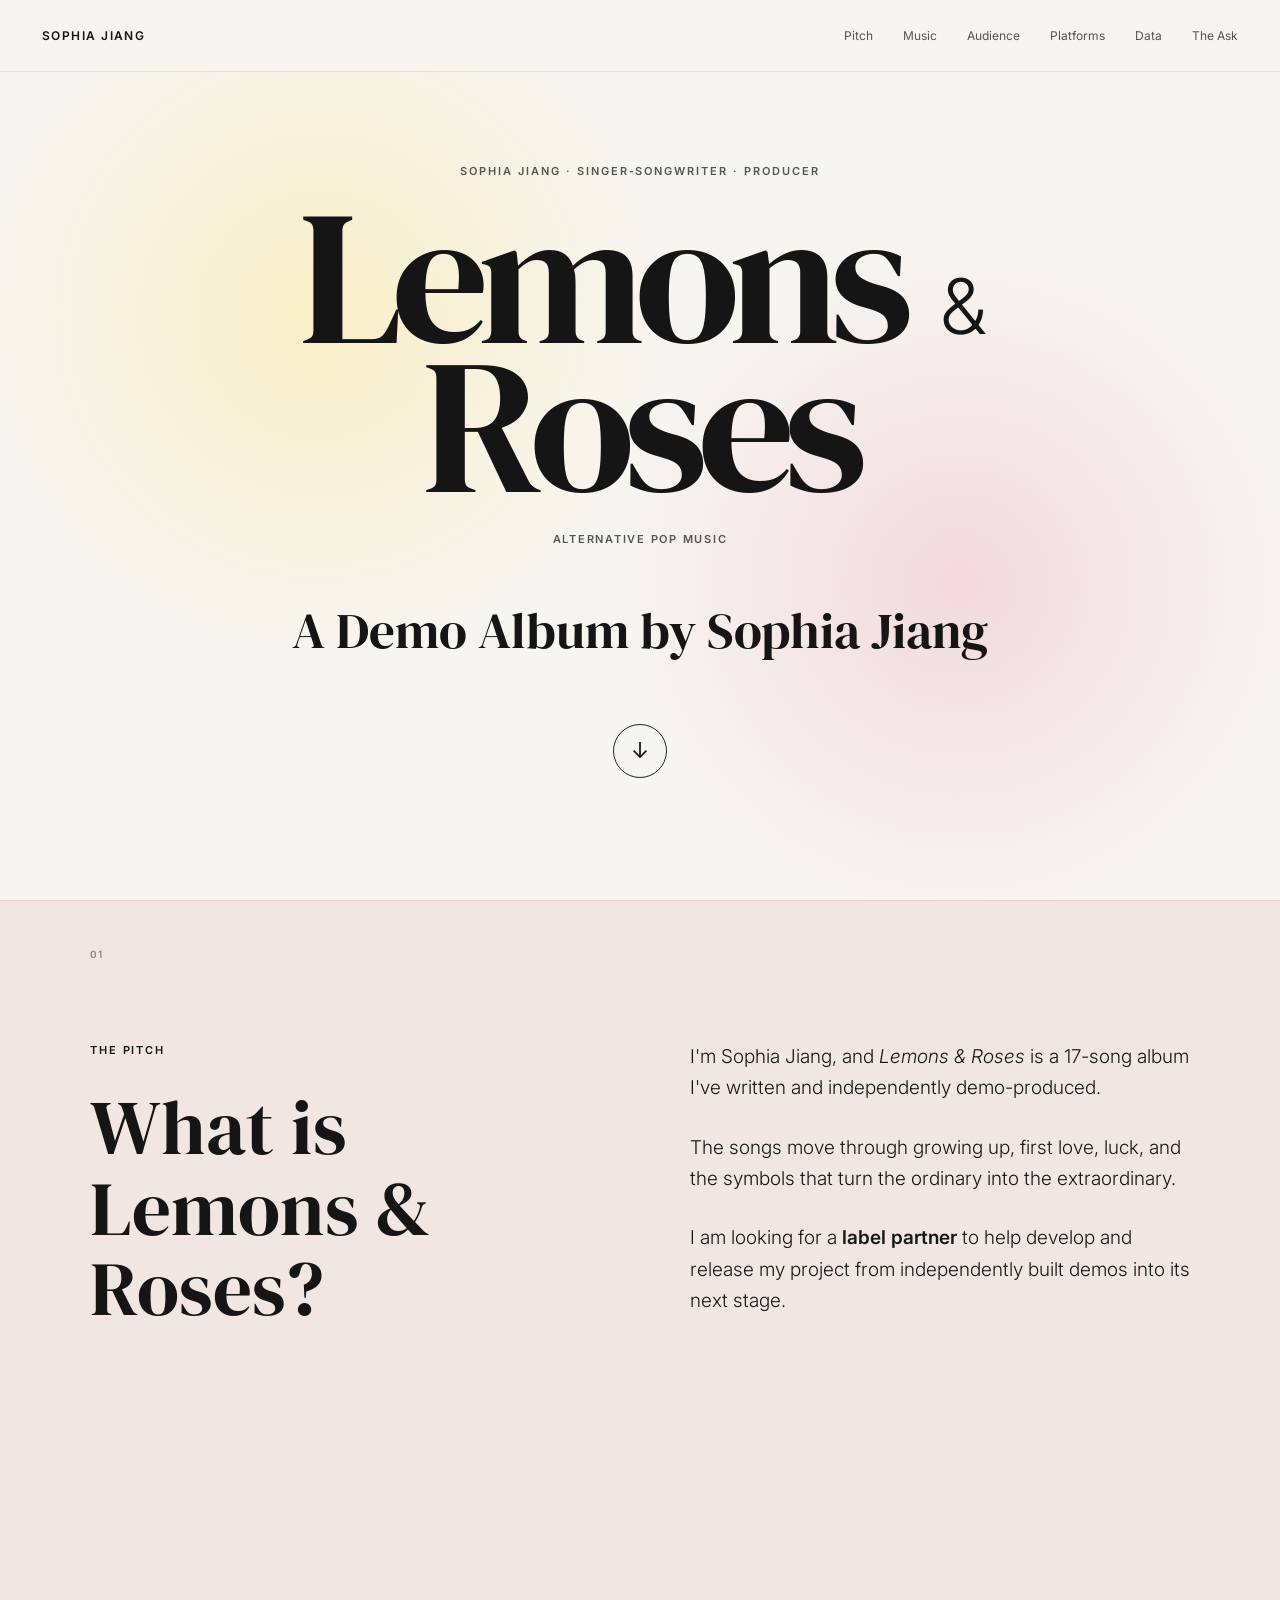
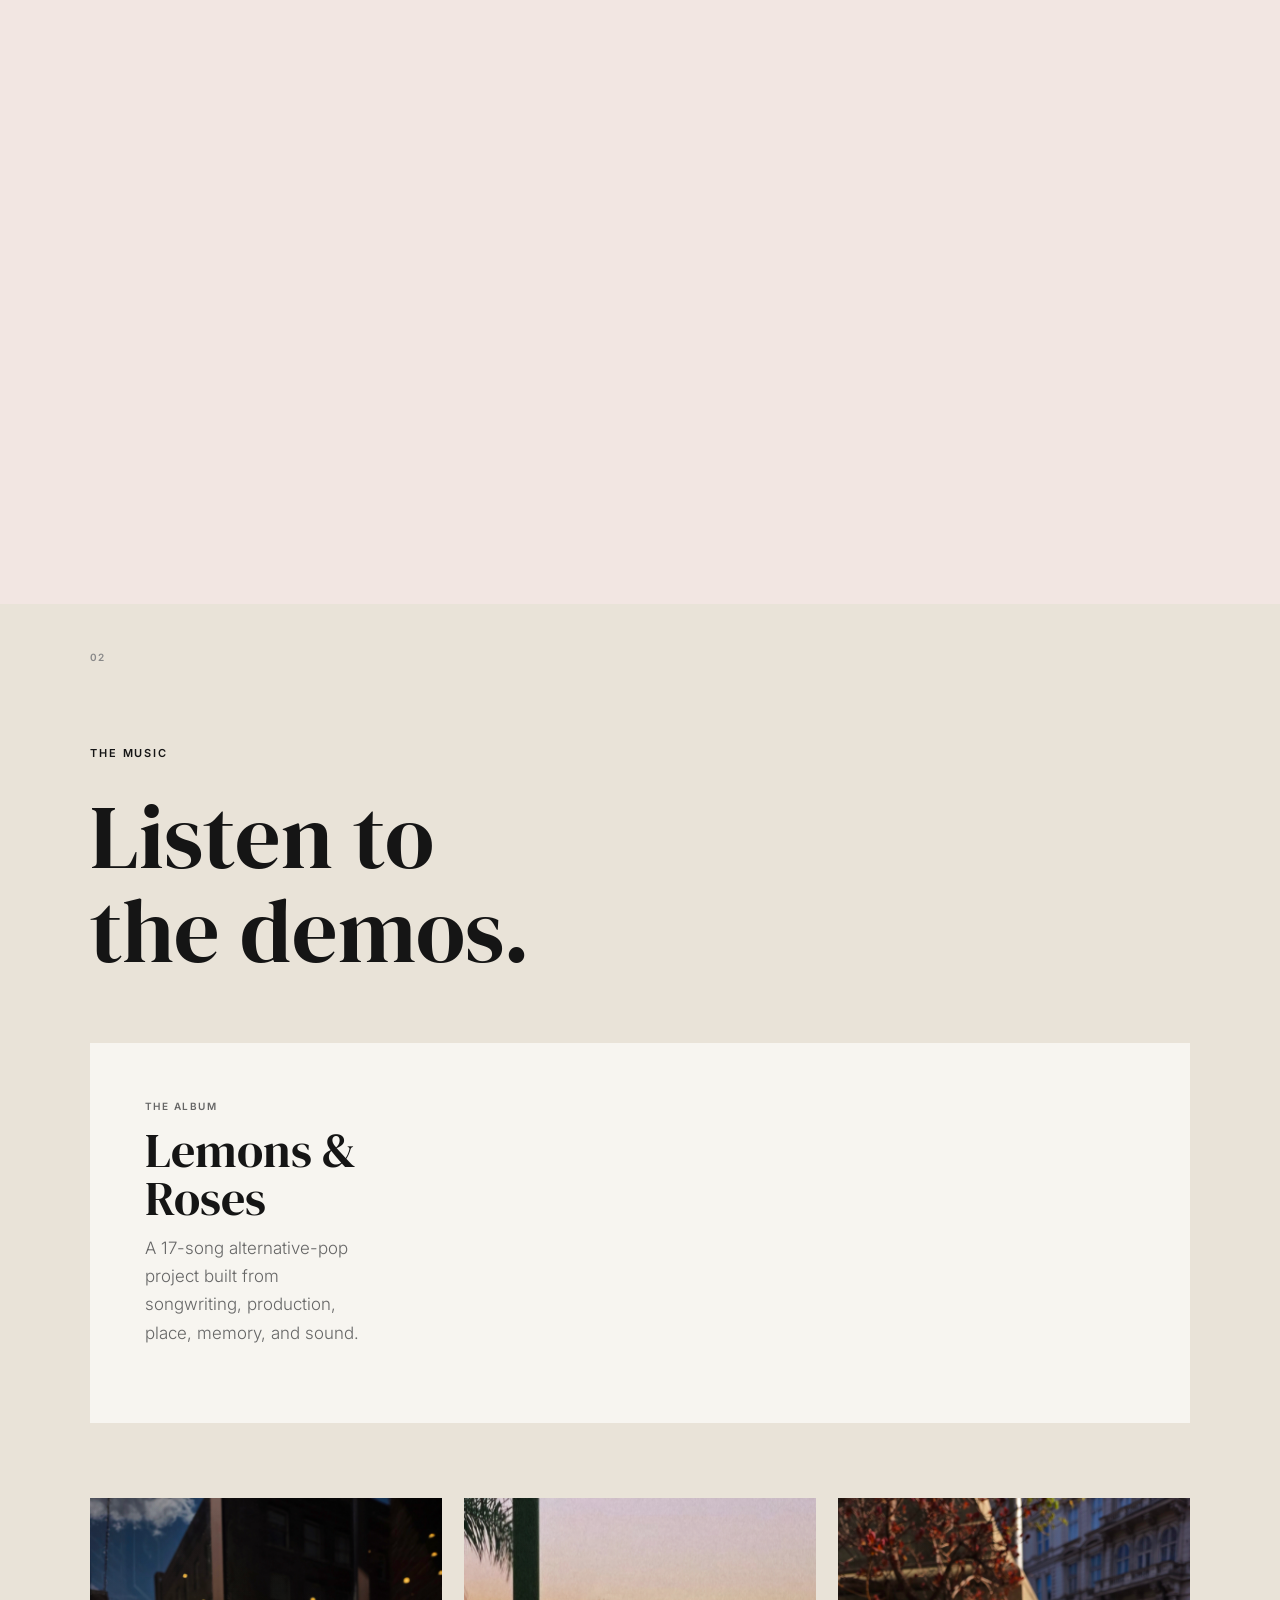
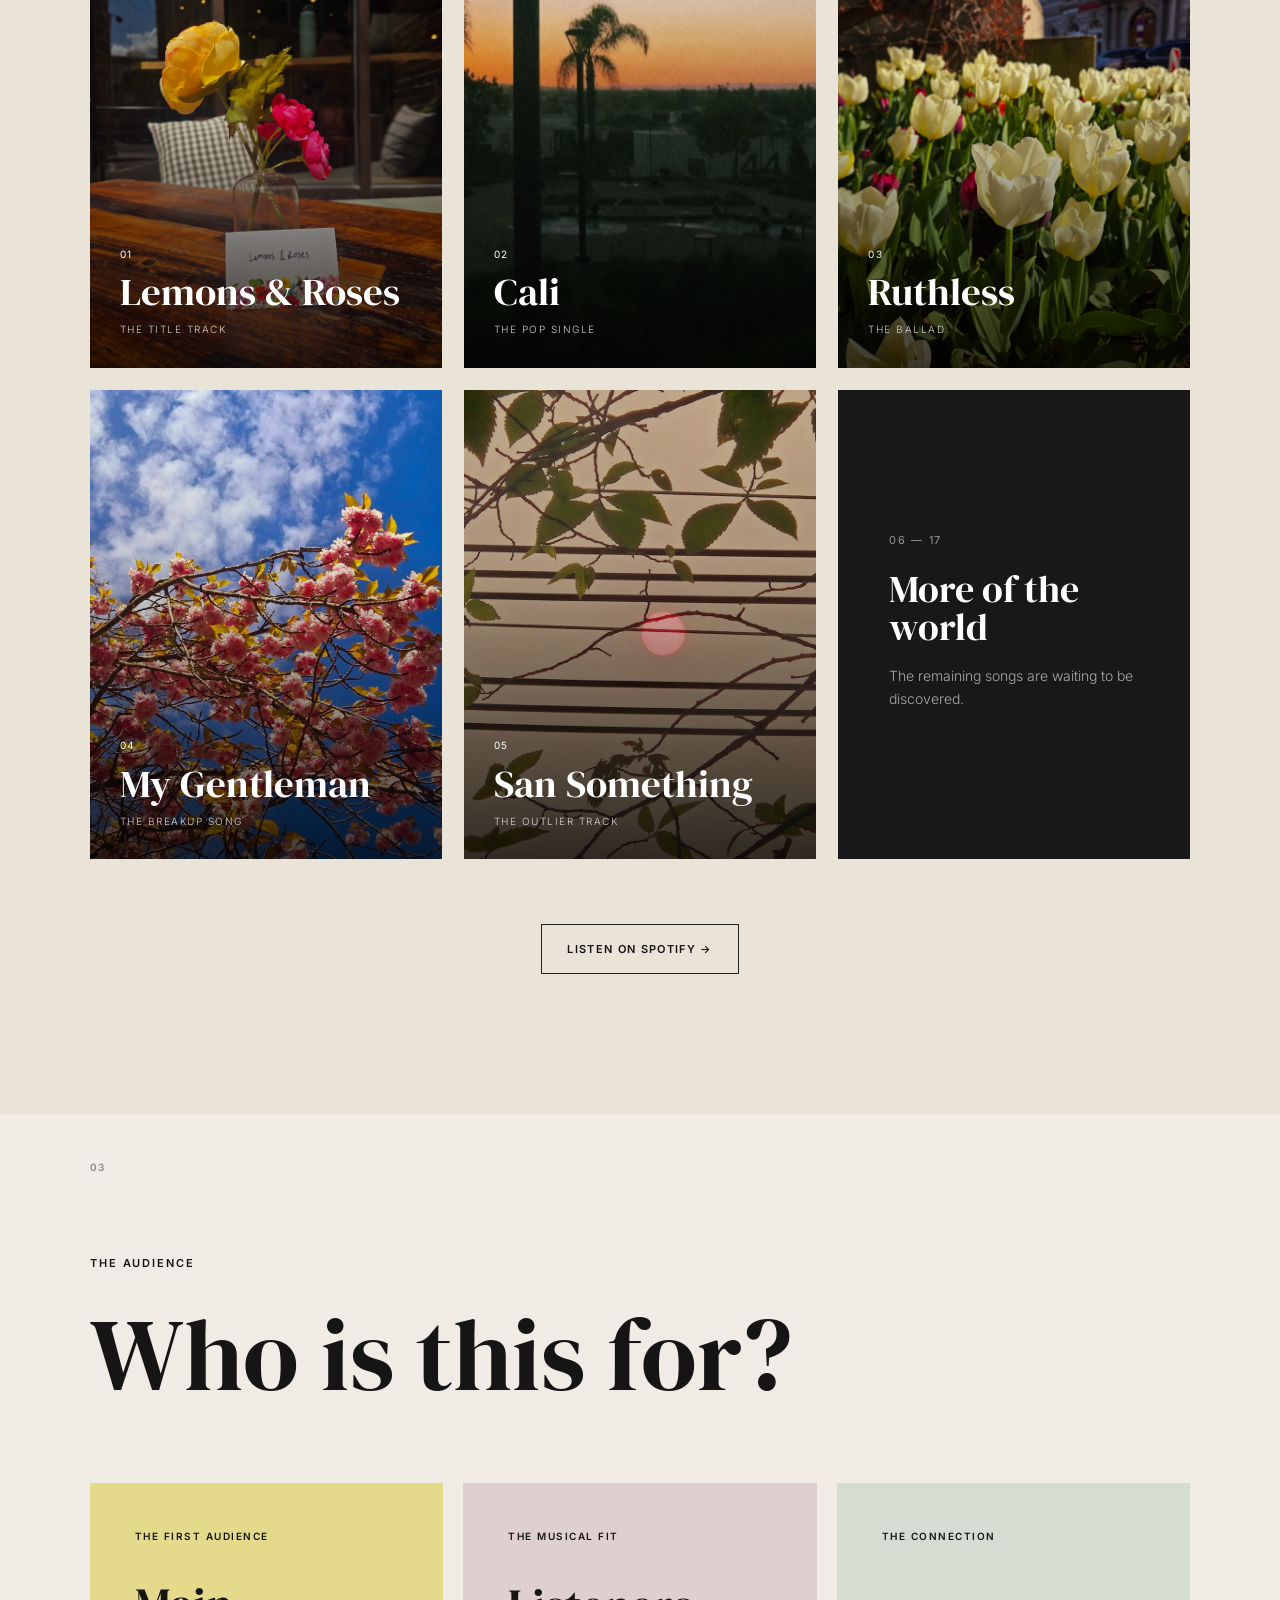
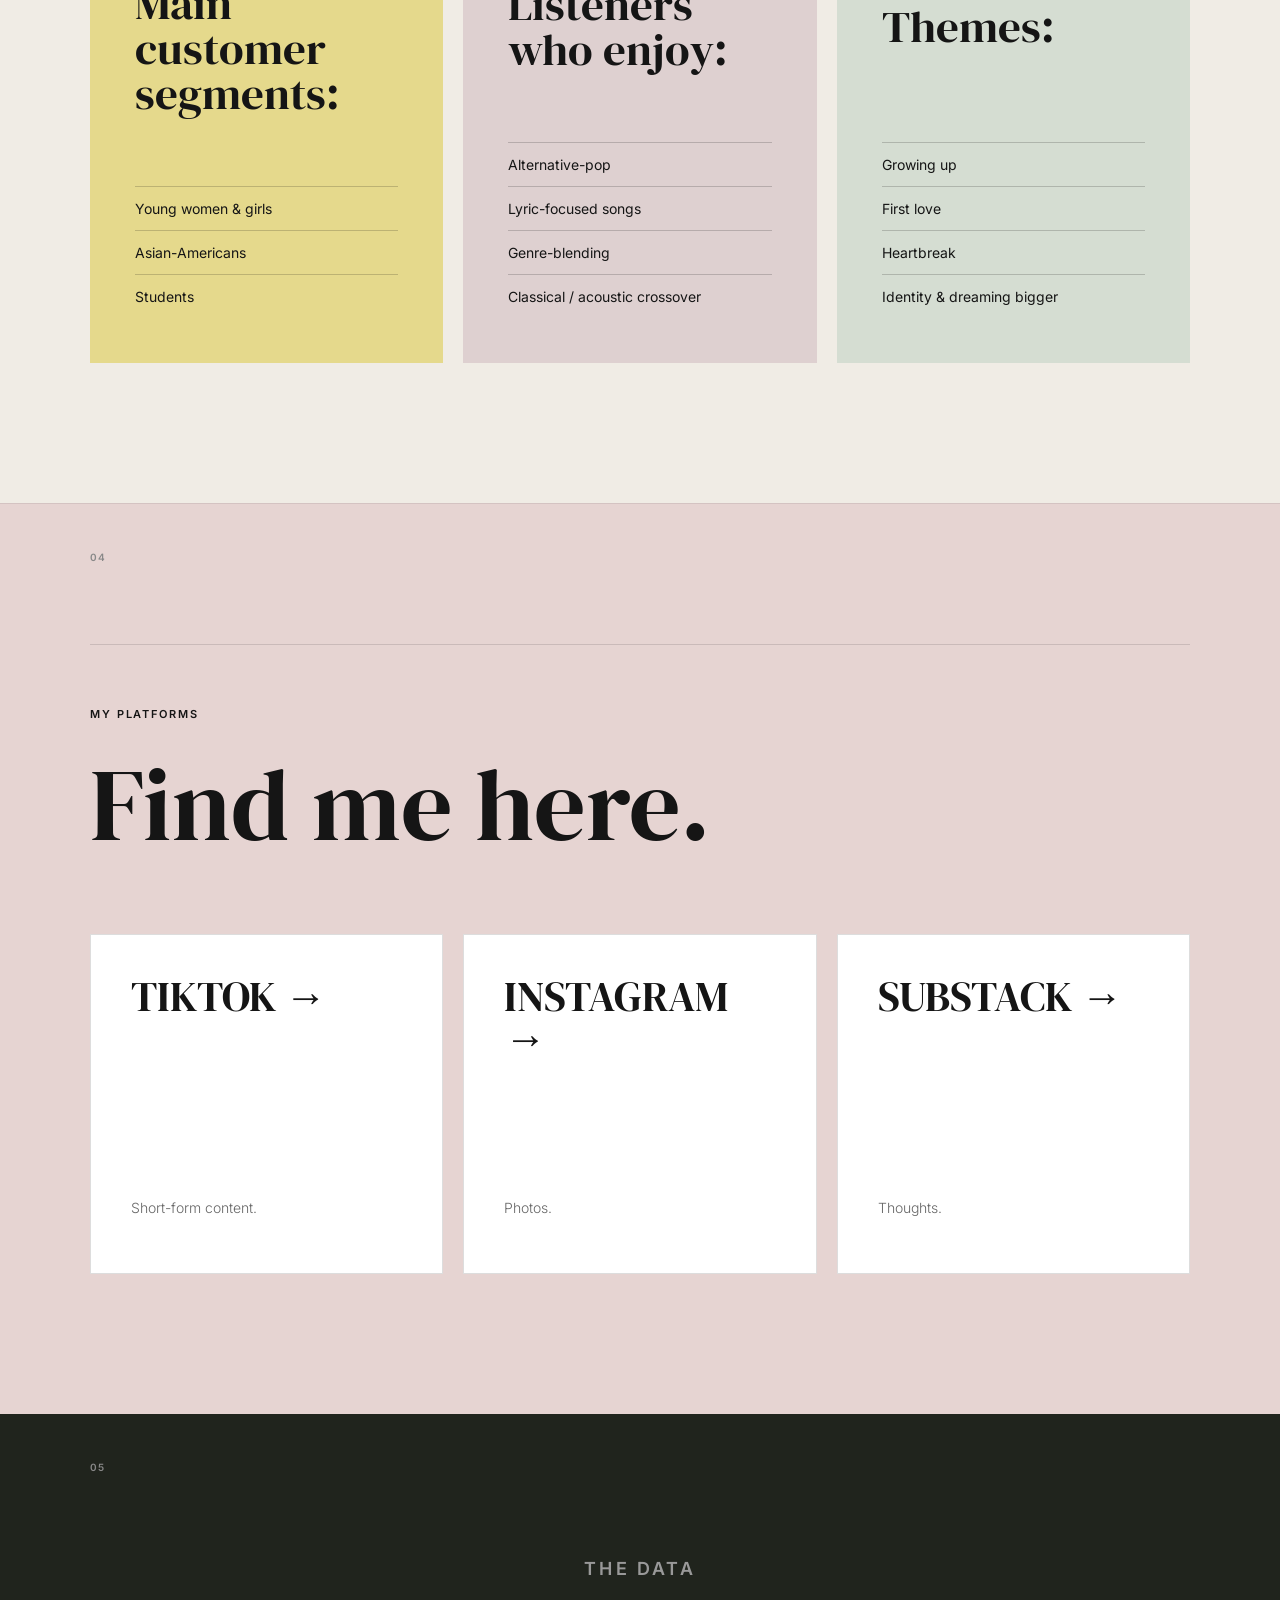
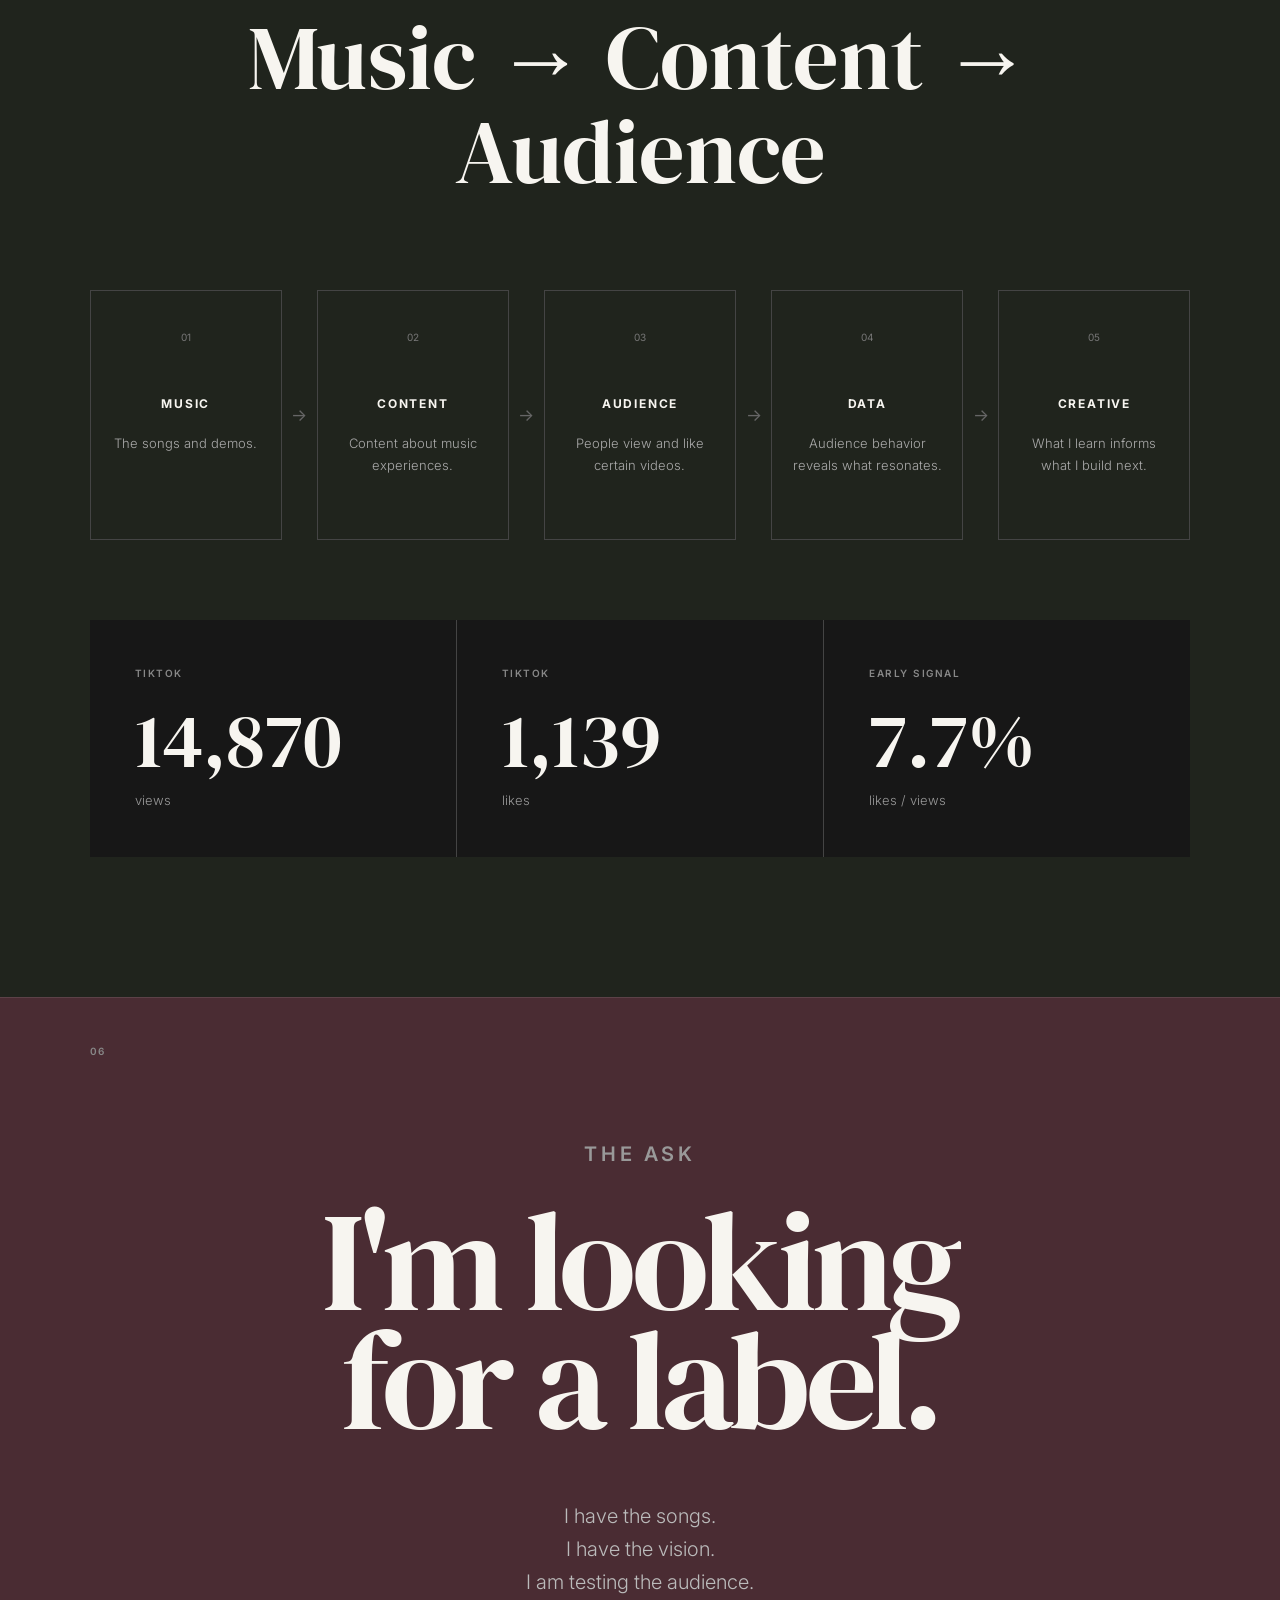
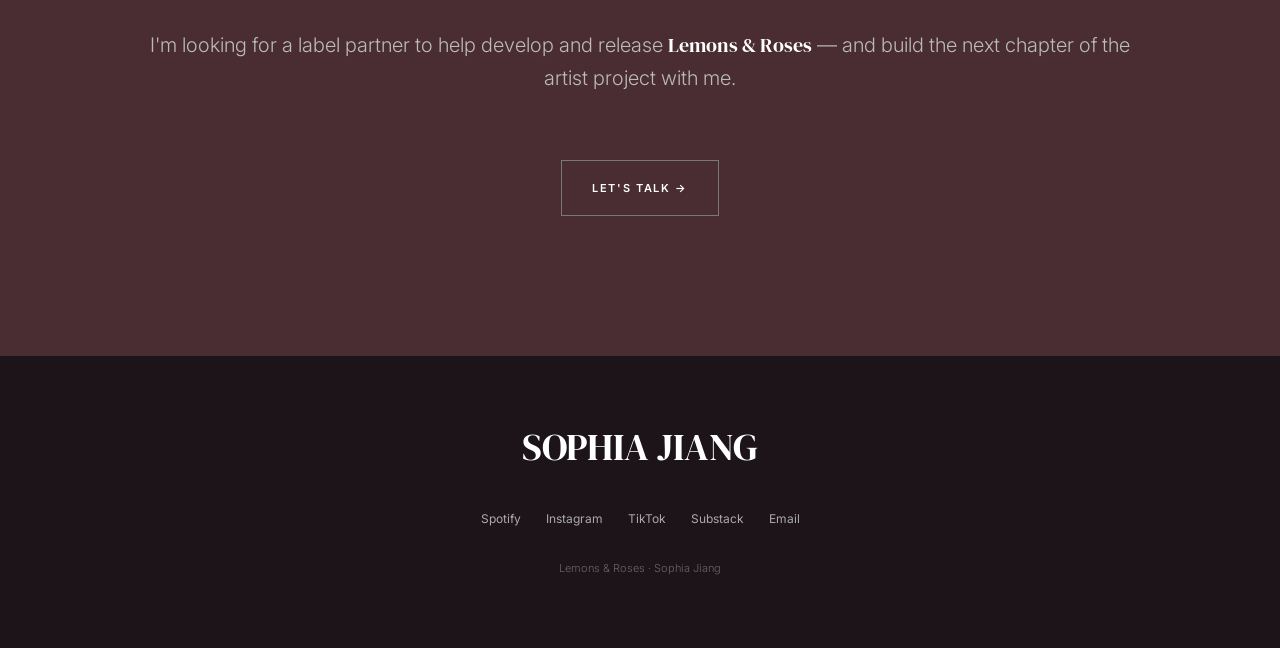
==== index.html @ eaee8425 "Update index.html" ====
<!DOCTYPE html> 
<html lang="en">

<head>

    <!-- Google tag (gtag.js) -->
    <script async src="https://www.googletagmanager.com/gtag/js?id=G-Z31W2Q1KDQ"></script>
    <script>
        window.dataLayer = window.dataLayer || [];
        function gtag(){dataLayer.push(arguments);}
        gtag('js', new Date());

        gtag('config', 'G-Z31W2Q1KDQ');
    </script>

    <meta charset="UTF-8">
    <meta name="viewport" content="width=device-width, initial-scale=1.0">

    <title>Sophia Jiang — Lemons & Roses</title>

    <meta name="description"
        content="Sophia Jiang is a singer-songwriter, producer, and musician building Lemons & Roses — a world of sound, story, and pop mythology.">

    <link rel="preconnect" href="https://fonts.googleapis.com">
    <link rel="preconnect" href="https://fonts.gstatic.com" crossorigin>

    <link href="https://fonts.googleapis.com/css2?family=DM+Serif+Display:ital@0;1&family=Inter:wght@300;400;500;600&display=swap"
        rel="stylesheet">

    <link rel="stylesheet" href="style.css">

</head>

<body>

<!-- =========================================================
     NAVIGATION
========================================================= -->

<nav class="nav">

    <a href="#top" class="nav-logo">
        SOPHIA JIANG
    </a>

    <div class="nav-links">

    <a href="#pitch">Pitch</a>
    <a href="#music">Music</a>
    <a href="#audience">Audience</a>
    <a href="#platforms">Platforms</a>
    <a href="#data">Data</a>
    <a href="#ask">The Ask</a>

    </div>

</nav>


<main id="top">


<!-- =========================================================
     HERO
========================================================= -->

<header class="hero" id="top">
    <div class="hero-content">

        <p class="eyebrow">
            SOPHIA JIANG · SINGER-SONGWRITER · PRODUCER
        </p>

        <h1>
            Lemons
            <span>&</span>
            Roses
        </h1>

        <p class="hero-genre">
            ALTERNATIVE POP MUSIC
        </p>

        <p class="hero-question">
            A Demo Album by Sophia Jiang
        </p>

        <a href="#pitch" class="hero-arrow" aria-label="Scroll to pitch">
            ↓
        </a>

    </div>
</header>


<!-- =========================================================
     PITCH
========================================================= -->

<section class="pitch section-light" id="pitch">

    <div class="section-number">01</div>

    <div class="pitch-grid">

        <div class="pitch-heading">

            <p class="eyebrow">THE PITCH</p>

            <h2>
                What is Lemons & Roses?
            </h2>

        </div>

        <div class="pitch-copy">

            <p>
                I'm Sophia Jiang, and <em>Lemons &amp; Roses</em> is a 17-song album I've
                written and independently demo-produced.
            </p>

            <p>
                The songs move through growing up, first love,
                luck, and the symbols that turn
                the ordinary into the extraordinary.
            </p>

            <p>
                I am looking for a <strong>label partner</strong>
                to help develop and release my project from independently
                built demos into its next stage.
            </p>

        </div>

    </div>

    <div class="video-container">

        <iframe
            src="https://www.youtube.com/embed/r6ajTL0fd9g"
            title="Lemons & Roses — Artist Pitch | Sophia Jiang"
            allowfullscreen>
        </iframe>

    </div>

</section>
<!-- =========================================================
     MUSIC
========================================================= -->

<section class="music-section" id="music">

    <div class="section-number">02</div>

<div class="section-header">
    <div>
        <p class="eyebrow">THE MUSIC</p>
        <h2>
            Listen to<br>
            the demos.
        </h2>
    </div>

</div>


    <!-- Spotify -->

    <div class="spotify-feature">

        <div class="spotify-heading">
    <p class="small-label">THE ALBUM</p>

    <h3>
        Lemons &amp;<br>
        Roses
    </h3>

    <p>
        A 17-song alternative-pop project built from
        songwriting, production, place, memory, and sound.
    </p>
</div>
        <iframe
            src="https://open.spotify.com/embed/artist/32SN13aFvNxRNreC6t4wWb"
            height="380"
            frameborder="0"
            allow="autoplay; clipboard-write; encrypted-media; fullscreen; picture-in-picture">
        </iframe>

    </div>


    <!-- Song Cards -->

<div class="song-gallery">

    <button class="song-card" type="button" data-song="lemons-and-roses">

        <img
            src="images/lemons-and-roses-cover-photo.jpg"
            alt="Lemons & Roses">

        <div class="song-card-info">

            <span>01</span>

            <h3>Lemons & Roses</h3>

            <p>THE TITLE TRACK</p>

        </div>

    </button>


    <button class="song-card" type="button" data-song="cali">

        <img
            src="images/cali-cover.jpg"
            alt="Cali">

        <div class="song-card-info">

            <span>02</span>

            <h3>Cali</h3>

            <p>THE POP SINGLE</p>

        </div>

    </button>


    <button class="song-card" type="button" data-song="ruthless">

        <img
            src="images/ruthless-cover.jpg"
            alt="Ruthless">

        <div class="song-card-info">

            <span>03</span>

            <h3>Ruthless</h3>

            <p>THE BALLAD</p>

        </div>

    </button>


    <button class="song-card" type="button" data-song="my-gentleman">

        <img
            src="images/my-gentleman-cover.jpg"
            alt="My Gentleman">

        <div class="song-card-info">

            <span>04</span>

            <h3>My Gentleman</h3>

            <p>THE BREAKUP SONG</p>

        </div>

    </button>


    <button class="song-card" type="button" data-song="san-something">

        <img
            src="images/san-something-cover.jpg"
            alt="San Something">

        <div class="song-card-info">

            <span>05</span>

            <h3>San Something</h3>

            <p>THE OUTLIER TRACK</p>

        </div>

    </button>


        <div class="song-card coming-soon-card">

            <div>

                <span>06 — 17</span>

                <h3>More of the world</h3>

                <p>
                    The remaining songs are waiting
                    to be discovered.
                </p>

            </div>

        </div>

    </div>


    <div class="center-button">

        <a
            href="https://open.spotify.com/artist/32SN13aFvNxRNreC6t4wWb"
            target="_blank"
            class="outline-button">

            LISTEN ON SPOTIFY →

        </a>

    </div>

</section>

<!-- =========================================================
     AUDIENCE
========================================================= -->

<section class="audience-section" id="audience">

    <div class="section-number">03</div>

    <div class="audience-header">

        <p class="eyebrow">THE AUDIENCE</p>

        <h2>
            Who is this for?
        </h2>

    </div>


    <div class="audience-grid">


        <div class="audience-block core">

            <span class="small-label">THE FIRST AUDIENCE</span>

            <h3>
                Main customer segments:
            </h3>

            <ul>
                <li>Young women &amp; girls</li>
                <li>Asian-Americans</li>
                <li>Students</li>
            </ul>

        </div>


        <div class="audience-block music">

            <span class="small-label">THE MUSICAL FIT</span>

            <h3>
                Listeners who enjoy:
            </h3>

            <ul>
                <li>Alternative-pop</li>
                <li>Lyric-focused songs</li>
                <li>Genre-blending</li>
                <li>Classical / acoustic crossover</li>
            </ul>

        </div>


        <div class="audience-block emotional">

            <span class="small-label">THE CONNECTION</span>

            <h3>
                Themes:
            </h3>

            <ul>
                <li>Growing up</li>
                <li>First love</li>
                <li>Heartbreak</li>
                <li>Identity &amp; dreaming bigger</li>
            </ul>

        </div>


    </section>


<!-- =========================================================
     PLATFORMS
========================================================= -->

<section class="social-section" id="platforms">

    <div class="section-number">04</div>

    <div class="social-header">

        <p class="eyebrow">MY PLATFORMS</p>

        <h2>Find me here.</h2>

    </div>


    <div class="social-grid">


        <a
            href="https://www.tiktok.com/@santasophia107"
            target="_blank"
            class="social-card">

            <h3>
                TIKTOK →
            </h3>

            <p>
               Short-form content.
            </p>

        </a>


        <a
            href="https://www.instagram.com/sophiajiang007/"
            target="_blank"
            class="social-card">

            <h3>
                INSTAGRAM →
            </h3>

            <p>
                Photos.
            </p>

        </a>


        <a
            href="https://substack.com/@sophiajiang7"
            target="_blank"
            class="social-card">

            <h3>
                SUBSTACK →
            </h3>

            <p>
                Thoughts.
            </p>

        </a>


    </div>

</section>


<!-- =========================================================
     GROWTH ENGINE
========================================================= -->

<section class="engine-section" id="data">

    <div class="section-number">05</div>

    <div class="engine-header">

        <p class="eyebrow">THE DATA</p>

        <h2>
            Music → Content → Audience
        </h2>

    </div>


    <div class="engine-flow">

        <div class="engine-step">
            <span>01</span>
            <h3>MUSIC</h3>
            <p>
                The songs and demos.
            </p>
        </div>

        <div class="engine-arrow">→</div>

        <div class="engine-step">
            <span>02</span>
            <h3>CONTENT</h3>
            <p>
                Content about music experiences.
            </p>
        </div>

        <div class="engine-arrow">→</div>

        <div class="engine-step">
            <span>03</span>
            <h3>AUDIENCE</h3>
            <p>
                People view and like certain videos.
            </p>
        </div>

        <div class="engine-arrow">→</div>

        <div class="engine-step">
            <span>04</span>
            <h3>DATA</h3>
            <p>
                Audience behavior reveals what resonates.
            </p>
        </div>

        <div class="engine-arrow">→</div>

        <div class="engine-step">
            <span>05</span>
            <h3>CREATIVE</h3>
            <p>
                What I learn informs what I build next.
            </p>
        </div>

    </div>


    <div class="traction-grid">

        <div class="traction-card">
            <span>TIKTOK</span>
            <strong>14,870</strong>
            <p>views</p>
        </div>

        <div class="traction-card">
            <span>TIKTOK</span>
            <strong>1,139</strong>
            <p>likes</p>
        </div>

        <div class="traction-card">
            <span>EARLY SIGNAL</span>
            <strong>7.7%</strong>
            <p>likes / views</p>
        </div>

    </div>

</section>


<!-- =========================================================
     PARTNERSHIP CTA
========================================================= -->

<section class="partner-section" id="ask">
    <div class="section-number">06</div>

    <div class="partner-content">

        <p class="eyebrow">
            THE ASK
        </p>

        <h2>
            I'm looking<br>
            for a label.
        </h2>

        <p>
            I have the songs.
            <br>
            I have the vision.
            <br>
            I am testing the audience.
        </p>

        <p>
            I'm looking for a label partner to help
            develop and release <em>Lemons &amp; Roses</em> —
            and build the next chapter of the artist project with me.
        </p>

        <a
            href="mailto:sophiajiangmusic@gmail.com?subject=Lemons%20%26%20Roses%20%E2%80%94%20Let's%20Talk"
            class="partner-button">

            LET'S TALK →

        </a>

    </div>

</section>

<!-- =========================================================
     FOOTER
========================================================= -->

<footer>

    <div class="footer-name">
        SOPHIA JIANG
    </div>

    <div class="footer-links">

        <a
            href="https://open.spotify.com/artist/32SN13aFvNxRNreC6t4wWb"
            target="_blank">
            Spotify
        </a>

        <a
            href="https://www.instagram.com/sophiajiang007/"
            target="_blank">
            Instagram
        </a>

        <a
            href="https://www.tiktok.com/@santasophia107"
            target="_blank">
            TikTok
        </a>

        <a
            href="https://substack.com/@sophiajiang7"
            target="_blank">
            Substack
        </a>

        <a
            href="mailto:sophiajiangmusic@gmail.com">
            Email
        </a>

    </div>

    <p class="footer-copy">
        Lemons & Roses · Sophia Jiang
    </p>

</footer>
<!-- Song Profile Modal -->

<div id="song-modal" class="song-modal" aria-hidden="true">

    <div class="song-modal-backdrop"></div>

    <div
        class="song-modal-panel"
        role="dialog"
        aria-modal="true"
        aria-labelledby="song-modal-title"
    >

        <button
            class="song-modal-close"
            type="button"
            aria-label="Close song profile"
        >
            ×
        </button>


        <div class="song-modal-inner">

            <!-- Header -->

            <div class="song-modal-header">

    <button
        class="song-modal-back"
        type="button"
    >
        ← BACK TO ALBUM
    </button>

    <button
        class="song-modal-home"
        type="button"
    >
        LEMONS &amp; ROSES
    </button>

</div>


            <!-- Song Title -->

            <div class="song-modal-title-section">

                <h1
                    id="song-modal-title"
                    class="song-modal-title"
                ></h1>

            </div>


            <!-- Hero -->

            <section class="song-modal-hero">

                <div>

                    <img
                        class="song-modal-cover"
                        src=""
                        alt=""
                    >

                </div>


                <div class="song-modal-meta">

                    <div class="song-modal-meta-item">

                        <span>GENRE</span>

                        <p class="song-modal-genre"></p>

                    </div>


                    <div class="song-modal-meta-item">

                        <span>WRITTEN</span>

                        <p class="song-modal-written"></p>

                    </div>


                    <div class="song-modal-meta-item">

                        <span>VIBE</span>

                        <p class="song-modal-vibe"></p>

                    </div>

                </div>

            </section>


            <!-- Listen -->

            <section class="song-modal-section">

                <div class="song-modal-section-heading">

                    <span>01</span>

                    <h3>Listen</h3>

                </div>


                <div class="song-modal-spotify">

                    <iframe
                        src="about:blank"
                        title="Spotify player"
                        allow="autoplay; clipboard-write; encrypted-media; fullscreen; picture-in-picture"
                        loading="lazy"
                    ></iframe>

                </div>

            </section>


            <!-- Lyrics -->

            <section class="song-modal-section">

                <div class="song-modal-section-heading">

                    <span>02</span>

                    <h3>Lyrics</h3>

                </div>


                <div class="song-modal-lyrics"></div>

            </section>


            <!-- Song Profile -->

            <section class="song-modal-section">

                <div class="song-modal-section-heading">

                    <span>03</span>

                    <h3>The Profile</h3>

                </div>


                <div class="song-modal-profile-grid">

                    <div class="song-modal-facts">

                        <div class="song-fact">

                            <span>WRITTEN</span>

                            <p class="song-fact-written"></p>

                        </div>


                        <div class="song-fact">

                            <span>GENRE</span>

                            <p class="song-fact-genre"></p>

                        </div>


                        <div class="song-fact">

                            <span>VIBE</span>

                            <p class="song-fact-vibe"></p>

                        </div>


                        <div class="song-fact">

                            <span>FAVORITE LINE</span>

                            <p class="song-fact-line"></p>

                        </div>

                    </div>


                    <div class="song-modal-daw">

                        <img
                            src=""
                            alt=""
                        >

                    </div>

                </div>

            </section>


            <!-- Making Of -->

            <section class="song-modal-section">

                <div class="song-modal-section-heading">

                    <span>04</span>

                    <h3>The Making Of</h3>

                </div>


                <div class="song-modal-story"></div>

            </section>


            <!-- End -->

            <div class="song-modal-next">
    <span class="song-modal-next-label">DIVE INTO THE NEXT</span>
    <button class="song-modal-next-button" type="button">
        <span class="song-modal-next-title"></span>
        <span class="song-modal-next-arrow">→</span>
    </button>
    <span class="song-modal-next-track"></span>
</div>

<div class="song-modal-end">
    <span>END OF SONG PROFILE</span>
    <span>×</span>
</div>

        </div>

    </div>

</div>


<script>

    const songs = {

    "ruthless": {

    track: "03 / 17",
    next: "my-gentleman",

    title: "Ruthless",

    cover: "images/ruthless-cover.jpg",

    genre: "Ballad",

    written: "March 16, 2025",

    vibe: "String quartet",

    favoriteLine: "It's abusive // Hidden under every smile // Is a world resigned // To a burning desire",

    daw: "images/ruthless-daw.png",

    spotify: "https://open.spotify.com/embed/track/0VJgO23IfwAiyLm0pyLmu4?utm_source=generator",

    lyrics: `I'll be your belle
If you'll be my beau
So whatever you invented
I'll let you invent it

Is that you?
Sitting under lemon trees
At 17
Heaven ain't
Heavenly
When it hasn't got you

Are you truly
Living in a real life scene
Or a still life dream
Intentionally
Like you wanted me too

You'll be my Jack
And I'll be your Rose 
And whatever your darkness is
I’ll let your darkest in

Is that you?
Who's
Sitting on the floor with the news 
In the corner of the room
At quarter of 2
Seeing all of me through 

It's elusive
Thought I saw a shadow of you
In the morning I knew of a
Criminal truth
And the horror of youth

Is it useless?
No philosopher of our
Generation or beyond
Could ever lay bare all their thoughts 

Is it useless?
No library of life
Nor all of them combined
Could ever compare to that mind

This love is ruthless
This love is ruthless

Oh whatever you call it
I'll let you call it

And whatever you wanted
I'll let you want it

Is that you?
Sitting in the back of my mind
In the middle of the night
Taking over my life
Beginning from the inside

It’s abusive
Hidden under every smile
Is a world resigned
To a burning desire
I'm reading every sign

Your love is ruthless
Your love is ruthless`,

    background: [

        `I was inspired to write this song when I was walking around my hometown mall. I remember seeing these rose and lemon patterns on the side of a JC Penney and immediately thinking about how the two symbols kept appearing together in my life. I also thought about Beauty and the Beast, and the idea of love being beautiful and dangerous at the same time. The line “Is that you? Sitting under lemon trees at 17 // Heaven ain’t heavenly // If it hasn’t got you” came to me first. I sat down at the piano and started building the song around it.`,

        `The song became an exploration of the different stages of falling for someone. I deliberately avoided repeating lines except for “Is that you?”, “Is it useless?”, and “This love is ruthless.” I wanted each section to feel like another layer of understanding. The bridge came to me around 4 AM while I was sitting at a basement keyboard. I remember going outside afterward and running around and sitting on park swings. By the time I came back, I had finished the lyrics.`,

        `I recorded most of the demo in a school practice room, using the room itself and the sounds around me as part of the process. Later in Vienna, I re-recorded the vocals and background vocals. My friend William played cello on the track, which helped bring the string-quartet feeling I was looking for. Once everything was recorded, I mixed the demo and sent it to Sunny to master.`
    ]

},    

    "my-gentleman": {

    track: "04 / 17",
    next: "san-something",

    title: "My Gentleman",

    cover: "images/my-gentleman-cover.jpg",

    genre: "Indie-Pop",

    written: "May 24, 2025",

    vibe: "Sad after a breakup",

    favoriteLine: "My Gentleman wouldn't look down on me // My Gentleman, he'd think I'm something that's worth it",

    daw: "images/my-gentleman-daw.jpg",

    spotify: "https://open.spotify.com/embed/track/0Iezv7ejyN9fE101MIJ5yF?utm_source=generator",

    lyrics: `You couldn't seem to find a minute
And you never seemed to like my vision
But I couldn't ever find
Any reason why
You didn't 

But my gentleman wouldn’t do that to me
My gentleman, he'd never think about leaving
And he wouldn't change like the seasons
Every week

And yeah my gentleman, he'd be dreaming of me
My gentleman, he’d always give me a reason
And he'd always give me his weekends
Wouldn't he?

Then you couldn't seem to mind your business
But what if you really took the time to listen
But I know that
You would never try
And I'd be living life
In wishes

But my gentleman wouldn’t do that to me
My gentleman, he'd never hurt me on purpose
And he wouldn't think I deserve it
What he means

And no my gentleman wouldn't look down on me
My gentleman, he’d think I'm something that's worth it
And he'd wanna dive through the surface 
Of the sea

So there you are 
A “gentleman” of great renown
Who uses all his power
Just to bring me down
And they all think you're right
But I don't know how
You could say that out loud
But you're saying it now

So there you are again 
Are you sorry yet?
Your words are worth a million don't you ever forget
And if you weren’t against me
Then I know you’d regret
What you did in the end
But you did it again

My gentleman wouldn't do that to me
My gentleman, he'd never break his own
promise
And he wouldn't make all those comments
You said it then

And no my gentleman wouldn't let go of me
My gentleman, he'll say I'm all that he wanted
And he'll say it like he was honest
Of a man

But I know you’d never do that
You wouldn't
You wouldn't
Like a man
No you couldn't
Be 
My everything
Like he’ll be to me
You couldn't be`,

    background: [

        `I wrote this song at a point when my self-esteem was pretty low. I wanted to write about heartbreak, but I also wanted the song to hold onto the idea that I deserved something better. I sat down at the piano after class and essentially spilled my feelings into the song.`,

        `Producing it later was surprisingly difficult because I kept finding the song embarrassing and cringey. Eventually, I forced myself to make the demo anyway. I used a drum loop and worked in practice rooms, improvising a microphone stand and experimenting with vocals and harmonies. I went through a lot of presets trying to find the right sound. I wanted a warm tone from the horn and flute sounds, while mallets, guitar, synth piano, and synth choir strings gave it a more orchestral feeling. I differentiated the background vocals in the choruses and used whisper-speaking toward the end. I also made my own reverb and delay presets and experimented with auto-pan, tremolo, and vibrato.`,

        `While I was waiting outside Musikverein in Vienna, I recorded the clock at St. Charles's Church. I ended up using it as the intro to the song. The footsteps represent running out of time, and I chopped the clock recording into percussion for the bridge. I reversed the recording for the outro, letting the song fade back into the sound it began with.`
    ]

},

    "san-something": {

    track: "05 / 17",
    next: "lemons-and-roses",

    title: "San Something",

    cover: "images/san-something-cover.jpg",

    genre: "Pop-Rock",

    written: "April 29, 2025",

    vibe: "Hot summer's day",

    favoriteLine: "Santa Sophia will never ever go back",

    daw: "images/san-something-daw.png",

    spotify: "https://open.spotify.com/embed/track/3r0jsVM2d4FUV5H6syMmr8?utm_source=generator",

    lyrics: `Say what you say babe 
The saints of the old days
Knew what they were doing when they saw your face

Say what you say babe
You've got it made in shade of the angel city where I pray

And I can't breathe
When he's in front of me
And I can't sleep
When he's lying next to me

He's telling me the history of the
History of San Something
I wasn't really listening
‘Cause I could hear the band thumping
Inside of the heart in me (yuh)

He's telling me the history
Oh
He's telling me the history

He's telling me the history of the 
History of San Something
The history of San Something

Say what you say babe 
The paintings of the old ways
Telling you the reason
Why I go insane 

But you could be a suitor if you wanna see me cuter and you got me going crazy when you
Say my name

And I can't see
When he's nodding to the beat (oh oh)
And I can't be (telling him about this)
When he's talking in his sleep

He's telling me the history of the
History of San Something
I wasn't really listening
‘Cause I could hear the band thumping
Inside of the heart in me (yuh)

He's telling me the history
Oh
He's telling me the history

He's telling me the history of the 
History of San Something
The history of San Something

Le encantó
You're the boy I like
Santa whatever could never ever do it like mine

Le dio risa
All the time
Santa whatever could never ever move it like mine

Stay put
Baby I’m sat
Santa whatever could never ever ever do it like that

Facts 
A fast 107 on the dash
Santa Sophia will never ever go back

He's telling me the history
Ohhhh
He's telling me the history 

He's telling me the history of the
History of San Something
I wasn't really listening
‘Cause I could hear the band thumping
Inside of the heart in me

He's telling me the history
Oh
He's telling me the history

He's telling me the history of the 
History of San Something
The history of San Something
His history of San Something
He's telling me
The history of San Something`,

    background: [

        `The idea for this song came from noticing how many cities in California, Texas, Spain, and elsewhere begin with “San.” San and Santa mean Saint in Spanish, so I started imagining all of these San and Santa cities as characters in a ridiculous party reality-TV drama. The mood is basically talking to someone attractive while not actually listening to anything they're saying because your mind is running at 107 miles per hour. At one point, someone was literally explaining the history of San [city] to me while I was imagining this song. I wrote “he's telling me the history of the history of San Something,” followed by “I wasn't really listening” and “band thumping inside of the heart in me.” Then I went to the practice rooms to work out the chords.`,

        `A few weeks later, the verses and bridge came to me while I was zoning out during orchestra rehearsal. I started using whatever words were around me for rhymes, including sheet music and socks. I also wanted a little Spanish influence, which is where “Le encantó” and “Le dio risa” came from. Those phrases were actually inspired by the message reactions on my Samsung phone. I eventually got scolded for not paying attention, wrote during the break, and raced to the piano to figure out the melody.`,

        `For the production, I was exhausted and honestly a little lazy, so I made much of it from bed with my MIDI keyboard. I picked sounds, experimented with an arpeggiator on the synth, and found dirty guitar-like sounds that fit the attitude of the song. I wanted a Latin influence in the rhythm, so I used congas and panned them into different patterns. The whole thing sits around 107 BPM, matching the energy of the song and the “107 on the dash” line.`
    ]

},

    "lemons-and-roses": {
    track: "01 / 17",
    next: "cali",

    title: "Lemons & Roses",

    cover: "images/lemons-and-roses-cover-photo.jpg",

    genre: "Ambient",

    written: "April 1, 2025",

    vibe: "Poem in the margins of your diary",

    favoriteLine: "But clementine lotuses don't exist // And you know I couldn’t find it // Anything else to rhyme with // Lemons and roses",

    daw: "images/lemons-and-roses-daw.png",

    spotify: "https://open.spotify.com/embed/track/6sJ6VtCAN7jbwqlxRq06W2?utm_source=generator",

    lyrics: `Lemon is my favorite flavor
Roses are my favorite flower
You could do me a favor
On this day, at this very hour

You should know our love is made of lemons and roses
I would hope your touch is like a clementine lotus
But clementine lotuses don't exist
And you know I couldn’t find it
Anything else to rhyme with
Lemons and roses

(“Lemon tree, very pretty
And the lemon flower is sweet
But the fruit of the poor lemon
Is impossible to eat”)

Seven is my favorite number
Yellow is my favorite color
Falling into my slumber
You are my favorite cover

You should know our love is made of lemons and roses
I believe in honesty and four leaf clovers
But I'd trade yellow for green and you see that
Seven is so unlucky
But you know you can trust me
On the lemons and roses`,

    background: [
        `I first came up with the symbolism of lemons and roses in my hometown JC Penney, where I started drafting Ruthless. But I didn’t consider having it be the name of the album or having it be the title track until later when I was sitting in my dorm’s common room, thinking, what should the name of the whole thing be? I kept trying to come up with unique names that might encompass what I was going for when suddenly I thought, “hey, why not just name it Lemons & Roses?” It was so obvious that it was hidden in plain sight. Then, I took out my phone and started to write a poem, just saying the first thing that came to my mind: “lemon is my favorite flavor, roses are my favorite flower. You could do me a favor on this day at this very hour.” It had such a ring to it and I kept repeating it like a mantra.`,
        
        `Later, I went to the piano and I was on a zoom session but my camera was off and I was doing my own thing, when I came up with this piano loop. I recorded it and sang over it with the poem I wrote and everything started to fall into place. I started to get really clever with the wording and wanted to think outside the box with it, kind of like how a child is a little bit sneaky but otherwise innocent. I was taking a class in the Spring called Sonic Arts, where my professor, Bethany, taught everyone how to listen carefully to audio. The assignment was to make a track only out of audio that we recorded, so I picked this one. I included a bird sound, pennies from my coin jar, my fork on the cup for a bright percussive sound, a line from “Lemon Tree” by Peter, Paul, and Mary (one of my favorite groups), and more. I was really just going for a pretty sound in the time constraint that I had.` 

    ]

},
        
    "cali": {

        track: "02 / 17",
        next: "ruthless",

        title: "Cali",

        cover: "images/cali-cover.jpg",

        genre: "Pop",

        written: "February 14, 2025",

        vibe: "Driving down the highway at sunset",

        favoriteLine: "I'll take your California name",

        daw: "images/cali-daw.png",

        spotify: "https://open.spotify.com/embed/track/14m9VfKQh3mEElySDSW53L?utm_source=generator",

        lyrics: `Hey
What’s your name?
I wanna know you for the rest of my days

Wait
Won't you stay?
I wanna go where you were born and were raised

I love my West Coast boy from the bay
I love my West Coast boy from LA
I wanna trace the edge of Cali with his California name

And if you love me baby won't you say
That you'll fly me out to Soho in a day
I wanna swim in the pacific and drown in your golden gaze

I want you to take me to Cali Cali babe
Won't you take me out to Cali Cali babe
Oh you're my Cali Cali babe
I'll take your California name

Oh Hey
I wanna play your game
‘Cause it's so cinematic
Hollywood camera face

Oh Hey
Dream away boy

Oh baby
Don't blame me
I know it sounds crazy
With the way I'm behaving
But I wanna just say

I love my West Coast boy from the bay
I love my West Coast boy from LA
I wanna trace the edge of Cali with his California name

And if you want me baby won't you say
That we’ll hit it up in Tahoe in a day
I wanna warm the city and ride on the ocean wave

I want you to take me to Cali Cali babe
Won't you take me out to Cali Cali babe
Oh you're my Cali Cali babe
I'll take your California name

Drown in the hazy wild
The roses were red
The violets were blue
And it seemed like a vision of you

Down bad in that dark room
You had me high
High as the moon
And it seemed you always knew

I love my West Coast boy from the bay
I love my West Coast boy from LA
I wanna trace the edge of Cali with his California name

And I hope you know it anyway
That I'd follow you to SoCal any day
Won't you take me dancing out in your Golden State

I want you to take me to Cali Cali babe
Won't you take me out to Cali Cali babe
Oh you're my Cali Cali babe
I want your California name

Take me to Cali babe
Oh take me to Cali babe
'Cause you're my Cali babe
It's your California name`,

        background: [

            `I wrote this on a snowy night after an online Gospel Choir rehearsal. My microphone was muted, so I was able to come up with melodies while everyone else was singing. It was very cold and I was feeling a bit blue so naturally, I was thinking about when I would feel the joy of warmer weather again. I wrote a fun hook earlier in class that day and connected the words and melody during the rehearsal. Then, I ran to the piano that night and started writing the chorus. Then came the bridge, and finally, the verses. I wanted the song to begin as if I was meeting someone for the first time, and “hey, what’s your name?” was the first thing that came to mind. The next morning, I tweaked some lines and the song was done. I was looking for a typical catchy pop vibe with a hint of nostalgia, like something you could play on the radio while cruising down the highway during a summer sunset. That’s why I went for a normal pop structure with lots of repetition. But of course, making sure to have some lyrical and mood nuances between the verses and the prechoruses.`,

            `A year later, when I had all the words written for the other songs, I started to produce demos in Ableton. I had practice with software through my classes but it was trial by fire when it came to making my own project. I made everything in my dorm room with a mini MIDI keyboard, a condenser mic, a small Scarlet interface, and mixing headphones—all equipment that I borrowed from my school. I spent a night clicking through all the presets and highlighting sounds that I thought were most fit for what I was looking for. Once I did that, I pretty much started with the first thing I knew how to do, which was play the chords in MIDI, then record my vocals. Then the basic drum pattern came to me when I played it all back, and I recorded it in. I wanted it to have a sense of movement as if the beat was running from side to side, so I panned it left to right with the automation. For my next sound, I chose a pluck guitar and changed the stiffness setting to add texture. Next, and probably my favorite part, was adding background vocals. I wanted them to be a lower under-hum that would lift up the lead vocal. Finally, my mixing professor, Sunny, who also kindly masters my demos for me, suggested I add another element, like a bass-line. This didn’t come intuitively to me and I was crunched for time so I explored another bright guitar and used EQ to cut out certain frequencies and bring out others in order to get some radiant sounds. This was also a good way to differentiate the sounds of the same guitar preset between different sections of the song. Once everything was recorded, I mixed it, which basically meant I had it on loop and kept adjusting the gain to even out the levels, as well as adding effects.`,

            `P.S. shout out to Leilani, the sweetest girl in the world, for taking this pic and letting me use it! Love you Lei.`

        ]

    }

};

const modal = document.getElementById("song-modal");
const modalPanel = modal.querySelector(".song-modal-panel");
const closeButton = modal.querySelector(".song-modal-close");
const backButton = modal.querySelector(".song-modal-back");
const homeButton = modal.querySelector(".song-modal-home");
const nextButton = modal.querySelector(".song-modal-next-button");
    
let previousScrollY = 0;
let previousFocus = null;


function openSong(songId, trigger) {

    const song = songs[songId];

    if (!song) {
        console.warn(`No song data found for "${songId}"`);
        return;
    }

    previousScrollY = window.scrollY;
    previousFocus = trigger;


    // Header
    modal.querySelector(".song-modal-title").textContent = song.title;

    const nextSong = songs[song.next];

if (nextSong) {
    modal.querySelector(".song-modal-next-title").textContent = nextSong.title;
    modal.querySelector(".song-modal-next-track").textContent = nextSong.track;
    nextButton.style.display = "flex";
} else {
    nextButton.style.display = "none";
}

    // Cover
    const cover = modal.querySelector(".song-modal-cover");

    cover.src = song.cover;
    cover.alt = `${song.title} cover art`;


    // Metadata
    modal.querySelector(".song-modal-genre").textContent = song.genre;

    modal.querySelector(".song-modal-written").textContent = song.written;

    modal.querySelector(".song-modal-vibe").textContent = song.vibe;


    // Spotify
    modal.querySelector(".song-modal-spotify iframe").src = song.spotify;


    // Lyrics
    modal.querySelector(".song-modal-lyrics").textContent = song.lyrics;


    // Profile facts
    modal.querySelector(".song-fact-written").textContent = song.written;

    modal.querySelector(".song-fact-genre").textContent = song.genre;

    modal.querySelector(".song-fact-vibe").textContent = song.vibe;

    modal.querySelector(".song-fact-line").textContent =
        `"${song.favoriteLine}"`;


    // DAW image
    const daw = modal.querySelector(".song-modal-daw img");

    daw.src = song.daw;
    daw.alt = `${song.title} Ableton session`;


    // Background story
    const story = modal.querySelector(".song-modal-story");

    story.innerHTML = "";

    song.background.forEach(paragraph => {

        const p = document.createElement("p");

        p.textContent = paragraph;

        story.appendChild(p);

    });


    // Start modal at the top
    modalPanel.scrollTop = 0;


    // Open
    modal.classList.add("is-open");

    modal.setAttribute("aria-hidden", "false");

    document.body.classList.add("song-modal-open");


    // Put keyboard focus on close button
    closeButton.focus();

}


function closeSong() {

    modal.classList.remove("is-open");

    modal.setAttribute("aria-hidden", "true");

    document.body.classList.remove("song-modal-open");


    // Stop Spotify when closing
    modal.querySelector(".song-modal-spotify iframe").src = "about:blank";


    // Return to exactly where we were
    window.scrollTo(0, previousScrollY);


    // Return focus to the song card
    if (previousFocus) {
        previousFocus.focus();
    }

}


// Open song when card is clicked
document.querySelectorAll(".song-card[data-song]").forEach(card => {

    card.addEventListener("click", () => {

        openSong(card.dataset.song, card);

    });

});


// Close button
closeButton.addEventListener("click", closeSong);

backButton.addEventListener("click", closeSong);
homeButton.addEventListener("click", closeSong);
nextButton.addEventListener("click", () => {
    const currentSong = Object.keys(songs).find(
        songId => songs[songId].title === modal.querySelector(".song-modal-title").textContent
    );

    const nextSongId = songs[currentSong]?.next;

    if (nextSongId) {
        openSong(nextSongId, nextButton);
    }
});

// Click outside the content
modal.querySelector(".song-modal-backdrop")
    .addEventListener("click", closeSong);


// Escape key
document.addEventListener("keydown", event => {

    if (
        event.key === "Escape" &&
        modal.classList.contains("is-open")
    ) {

        closeSong();

    }

});
</script>


</body>
</html>
---- style.css ----
/* =========================================================
   LEMONS & ROSES
   Sophia Jiang
========================================================= */


/* =========================================================
   RESET
========================================================= */

* {
    box-sizing: border-box;
}

html {
    scroll-behavior: smooth;
}

body {
    margin: 0;
    padding: 0;

    background: #f7f5f0;
    color: #151515;

    font-family: "Inter", sans-serif;

    font-size: 17px;
    line-height: 1.65;

    overflow-x: hidden;
}

a {
    color: inherit;
}

img {
    max-width: 100%;
    display: block;
}


/* =========================================================
   TYPOGRAPHY
========================================================= */

h1,
h2,
h3,
p {
    margin-top: 0;
}

h1,
h2 {
    font-family: "DM Serif Display", serif;
    font-weight: 400;
}

h1 {
    margin-bottom: 0;
}

h2 {
    line-height: 1.05;
}

p {
    font-weight: 300;
}

.eyebrow {
    font-size: 11px;
    font-weight: 600;
    letter-spacing: .18em;
    text-transform: uppercase;

    margin-bottom: 28px;
}

.small-label {
    display: block;

    font-size: 10px;
    font-weight: 600;
    letter-spacing: .15em;
    text-transform: uppercase;

    margin-bottom: 12px;
}


/* =========================================================
   NAVIGATION
========================================================= */

.nav {

    position: fixed;

    top: 0;
    left: 0;
    right: 0;

    z-index: 1000;

    height: 72px;

    padding: 0 42px;

    display: flex;

    justify-content: space-between;
    align-items: center;

    background: rgba(247,245,240,.92);

    backdrop-filter: blur(14px);

    border-bottom: 1px solid rgba(0,0,0,.08);
}

.nav-logo {

    font-size: 12px;

    font-weight: 600;

    letter-spacing: .12em;

    text-decoration: none;
}

.nav-links {

    display: flex;

    gap: 30px;
}

.nav-links a {

    font-size: 12px;

    text-decoration: none;

    color: #555;

    transition: color .2s ease;
}

.nav-links a:hover {

    color: #000;
}


/* =========================================================
   HERO
========================================================= */

.hero {

    min-height: 100vh;

    display: flex;

    justify-content: center;
    align-items: center;

    text-align: center;

    padding: 120px 30px 80px;

    background:

        radial-gradient(
            circle at 25% 35%,
            rgba(255,222,91,.28),
            transparent 30%
        ),

        radial-gradient(
            circle at 75% 65%,
            rgba(225,93,130,.18),
            transparent 30%
        ),

        #f7f5f0;
}

.hero-content {

    max-width: 1000px;

    animation: heroFade 1.2s ease both;
}

.hero .eyebrow {

    color: #555;

    margin-bottom: 20px;
}

.hero h1 {

    font-size: clamp(90px, 15vw, 220px);

    letter-spacing: -.055em;

    line-height: .78;

    margin-bottom: 70px;
}

.hero h1 span {

    font-family: "Inter", sans-serif;

    font-size: .4em;

    font-weight: 300;

    display: inline-block;

    transform: translateY(-.12em);

    margin: 0 .08em;
}

.hero-question {

    font-family: "DM Serif Display", serif;

    font-size: clamp(28px, 4vw, 52px);

    line-height: 1.08;

    margin-bottom: 65px;
}
.hero-genre {
    margin: -40px auto 55px;

    font-size: 11px;
    font-weight: 600;
    letter-spacing: .16em;

    color: #555;
}
.hero-arrow {

    display: inline-flex;

    width: 54px;
    height: 54px;

    align-items: center;
    justify-content: center;

    border: 1px solid #222;

    border-radius: 50%;

    text-decoration: none;

    font-size: 22px;

    transition:
        transform .25s ease,
        background .25s ease,
        color .25s ease;
}

.hero-arrow:hover {

    transform: translateY(5px);

    background: #111;

    color: white;
}


/* =========================================================
   SECTIONS
========================================================= */

section {

    position: relative;

    padding: 140px 7vw;
}

section[id],
.social-header[id] {

    scroll-margin-top: 90px;
}

.section-number {

    position: absolute;

    top: 45px;
    left: 7vw;

    font-size: 10px;

    font-weight: 600;

    letter-spacing: .15em;

    color: #888;
}


/* =========================================================
   MISSION
========================================================= */

.section-dark {

    background: #181818;

    color: #f7f5f0;
}

.mission {

    min-height: 90vh;

    display: flex;

    align-items: center;
}

.mission-content {

    max-width: 1050px;

    margin: auto;
}

.mission .eyebrow {

    color: #aaa;
}

.mission h2 {

    font-size: clamp(48px, 7vw, 105px);

    letter-spacing: -.03em;

    max-width: 1100px;

    margin-bottom: 65px;
}

.signature {

    font-family: "DM Serif Display", serif;

    font-size: 24px;

    line-height: 1.3;

    color: #ccc;
}

.signature strong {

    color: #fff;

    font-weight: 400;
}


/* =========================================================
   PITCH
========================================================= */

.pitch {

    background: #f2e6e2;
    border-top: 1px solid rgba(0,0,0,.08);
}

.pitch-grid {

    max-width: 1200px;

    margin: 0 auto 100px;

    display: grid;

    grid-template-columns: 1fr 1fr;

    gap: 100px;
}

.pitch-heading h2 {

    font-size: clamp(55px, 6vw, 90px);

    margin-bottom: 0;
}

.pitch-copy {

    max-width: 620px;
}

.pitch-copy p {

    font-size: 19px;

    margin-bottom: 28px;
}

.pitch-copy strong {

    font-weight: 600;
}


/* =========================================================
   VIDEO
========================================================= */

.video-container {

    max-width: 1200px;

    margin: 0 auto;
}

.video-placeholder {

    aspect-ratio: 16 / 9;

    background: #e5e0d7;

    display: flex;

    flex-direction: column;

    align-items: center;

    justify-content: center;

    text-align: center;

    border: 1px solid rgba(0,0,0,.08);
}

.play-circle {

    width: 82px;
    height: 82px;

    border-radius: 50%;

    display: flex;

    align-items: center;
    justify-content: center;

    background: #111;

    color: white;

    padding-left: 4px;

    margin-bottom: 25px;

    font-size: 20px;
}

.video-placeholder p {

    font-size: 12px;

    letter-spacing: .15em;

    font-weight: 600;

    margin-bottom: 8px;
}

.video-placeholder span {

    font-size: 13px;

    color: #777;
}


/* =========================================================
   MUSIC
========================================================= */

.music-section {

    background: #e9e3d8;
}

.section-header {

    max-width: 1200px;

    margin: 0 auto 65px;

    display: flex;

    justify-content: space-between;

    align-items: end;

    gap: 40px;
}

.section-header h2 {

    font-size: clamp(60px, 7vw, 105px);

    margin-bottom: 0;
}

.section-intro {

    max-width: 260px;

    font-size: 16px;

    color: #555;
}


/* =========================================================
   SPOTIFY
========================================================= */

.spotify-feature {

    max-width: 1200px;

    margin: 0 auto 75px;

    display: grid;

    grid-template-columns: .6fr 1.4fr;

    background: #f7f5f0;
}

.spotify-heading {

    padding: 55px;
}

.spotify-heading h3 {

    font-family: "DM Serif Display", serif;

    font-size: 48px;

    font-weight: 400;

    line-height: 1;

    margin-bottom: 12px;
}

.spotify-heading p {

    color: #666;
}

.spotify-feature iframe {

    display: block;

    width: 100%;

    min-height: 380px;

    border-radius: 0;
}


/* =========================================================
   SONG GALLERY
========================================================= */

.song-gallery {

    max-width: 1200px;

    margin: 0 auto;

    display: grid;

    grid-template-columns: repeat(3, 1fr);

    gap: 22px;
}

.song-card {

    position: relative;

    min-height: 420px;

    overflow: hidden;

    text-decoration: none;

    background: #111;
}

.song-card img {

    width: 100%;
    height: 100%;

    min-height: 420px;

    object-fit: cover;

    transition: transform .7s ease;
}

.song-card:hover img {

    transform: scale(1.06);
}

.song-card-info {

    position: absolute;

    inset: 0;

    display: flex;

    flex-direction: column;

    justify-content: flex-end;

    padding: 30px;

    color: white;

    background:
        linear-gradient(
            to top,
            rgba(0,0,0,.75),
            rgba(0,0,0,.08) 65%,
            transparent
        );
}

.song-card-info span {

    font-size: 10px;

    letter-spacing: .15em;

    margin-bottom: 10px;
}

.song-card-info h3 {

    font-family: "DM Serif Display", serif;

    font-size: 39px;

    font-weight: 400;

    line-height: 1;

    margin-bottom: 10px;
}

.song-card-info p {

    font-size: 10px;

    letter-spacing: .15em;

    margin: 0;

    color: rgba(255,255,255,.8);
}


/* =========================================================
   COMING SOON
========================================================= */

.coming-soon-card {

    min-height: 420px;

    padding: 40px;

    display: flex;

    align-items: center;

    justify-content: center;

    text-align: center;

    background: #181818;

    color: white;
}

.coming-soon-card div {

    max-width: 250px;
}

.coming-soon-card span {

    font-size: 11px;

    letter-spacing: .15em;

    color: #999;
}

.coming-soon-card h3 {

    font-family: "DM Serif Display", serif;

    font-size: 38px;

    font-weight: 400;

    line-height: 1;

    margin: 18px 0;
}

.coming-soon-card p {

    color: #aaa;

    font-size: 14px;
}

.center-button {

    text-align: center;

    margin-top: 65px;
}

.outline-button {

    display: inline-block;

    padding: 15px 25px;

    border: 1px solid #222;

    text-decoration: none;

    font-size: 11px;

    font-weight: 600;

    letter-spacing: .12em;

    transition:
        background .2s ease,
        color .2s ease;
}

.outline-button:hover {

    background: #111;

    color: white;
}


/* =========================================================
   WORLD
========================================================= */

.world-section {

    background: #f7f5f0;
}

.world-intro {

    max-width: 1000px;

    margin: 0 auto 100px;

    text-align: center;
}

.world-intro h2 {

    font-size: clamp(65px, 8vw, 125px);

    margin-bottom: 25px;
}

.world-intro > p:last-child {

    font-family: "DM Serif Display", serif;

    font-size: 28px;

    color: #666;
}

.symbols {

    max-width: 1200px;

    margin: auto;

    display: grid;

    grid-template-columns: repeat(3, 1fr);

    gap: 1px;

    background: #ccc;

    border: 1px solid #ccc;
}

.symbol {

    background: #f7f5f0;

    padding: 55px 40px;

    min-height: 300px;
}

.symbol-icon {

    font-size: 55px;

    margin-bottom: 25px;
}

.symbol h3 {

    font-size: 12px;

    letter-spacing: .15em;

    font-weight: 600;

    margin-bottom: 15px;
}

.symbol p {

    font-size: 15px;

    color: #666;

    max-width: 280px;
}

.world-statement {

    max-width: 850px;

    margin: 120px auto 0;

    text-align: center;
}

.world-statement p {

    font-family: "DM Serif Display", serif;

    font-size: clamp(32px, 4vw, 55px);

    line-height: 1.15;
}


/* =========================================================
   ARTIST
========================================================= */

.artist-section {

    background: #ddd4c6;
}

.artist-grid {

    max-width: 1200px;

    margin: auto;

    display: grid;

    grid-template-columns: 1fr 1fr;

    gap: 100px;

    margin-bottom: 100px;
}

.artist-title h2 {

    font-size: clamp(70px, 8vw, 125px);

    margin-bottom: 20px;
}

.artist-subtitle {

    font-size: 13px;

    letter-spacing: .08em;

    text-transform: uppercase;
}

.artist-copy {

    max-width: 550px;

    padding-top: 60px;
}

.artist-copy p {

    font-size: 19px;

    margin-bottom: 30px;
}

.artist-pillars {

    max-width: 1200px;

    margin: auto;

    display: grid;

    grid-template-columns: repeat(4, 1fr);

    border-top: 1px solid rgba(0,0,0,.2);
}

.pillar {

    padding: 35px 25px;

    border-right: 1px solid rgba(0,0,0,.2);
}

.pillar:last-child {

    border-right: none;
}

.pillar span {

    font-size: 10px;

    color: #777;
}

.pillar h3 {

    font-size: 12px;

    letter-spacing: .13em;

    margin: 30px 0 15px;
}

.pillar p {

    font-size: 13px;

    color: #555;
}


/* =========================================================
   AUDIENCE
========================================================= */

.audience-section {

    background: #f0ece5;
}

.audience-header {

    max-width: 1200px;

    margin: 0 auto 75px;
}

.audience-header h2 {

    font-size: clamp(70px, 8vw, 125px);

    margin-bottom: 0;
}

.audience-grid {

    max-width: 1200px;

    margin: auto;

    display: grid;

    grid-template-columns: repeat(3, 1fr);

    gap: 20px;
}

.audience-block {

    min-height: 480px;

    padding: 45px;

    display: flex;

    flex-direction: column;

    justify-content: space-between;
}

.audience-block.core {

    background: #e5d98c;
}

.audience-block.music {

    background: #ded0d0;
}

.audience-block.emotional {

    background: #d5ddd2;
}

.audience-block > span {

    font-size: 10px;

    letter-spacing: .15em;

    font-weight: 600;
}

.audience-block h3 {

    font-family: "DM Serif Display", serif;

    font-size: 45px;

    font-weight: 400;

    line-height: 1;

    max-width: 320px;
}

.audience-block ul {

    padding: 0;

    margin: 0;

    list-style: none;
}

.audience-block li {

    border-top: 1px solid rgba(0,0,0,.18);

    padding: 10px 0;

    font-size: 14px;
}


/* =========================================================
   ENGINE
========================================================= */

.engine-section {

    background: #20241d;

    color: #f7f5f0;

    text-align: center;
}

.engine-header {

    max-width: 850px;

    margin: 0 auto 90px;
}

.engine-header .eyebrow {

    color: #999;
}

.engine-header h2 {

    font-size: clamp(60px, 7vw, 105px);

    margin-bottom: 30px;
}

.engine-header p {

    color: #aaa;

    font-size: 18px;
}

.engine-flow {

    max-width: 1200px;

    margin: auto;

    display: flex;

    align-items: stretch;
}

.engine-step {

    flex: 1;

    padding: 30px 20px;

    border: 1px solid #444;

    min-height: 250px;
}

.engine-step span {

    font-size: 10px;

    color: #777;
}

.engine-step h3 {

    font-size: 12px;

    letter-spacing: .15em;

    margin: 45px 0 20px;
}

.engine-step p {

    font-size: 13px;

    color: #aaa;
}

.engine-arrow {

    display: flex;

    align-items: center;

    justify-content: center;

    width: 35px;

    color: #666;
}

/* ---------------------------------------------------------
   TRACTION
   --------------------------------------------------------- */

.traction-grid {

    max-width: 1200px;

    margin: 80px auto 0;

    display: grid;

    grid-template-columns: repeat(3, 1fr);

    gap: 1px;

    background: #444;
}

.traction-card {

    padding: 45px;

    background: #171717;

    text-align: left;
}

.traction-card span {

    display: block;

    font-size: 10px;

    font-weight: 600;

    letter-spacing: .15em;

    color: #888;

    margin-bottom: 25px;
}

.traction-card strong {

    display: block;

    font-family: "DM Serif Display", serif;

    font-size: clamp(48px, 6vw, 80px);

    font-weight: 400;

    line-height: .9;
}

.traction-card p {

    margin-top: 15px;

    margin-bottom: 0;

    color: #999;

    font-size: 13px;
}

/* =========================================================
   BUSINESS
========================================================= */

.business-section {

    background: #ebe7df;
}

.business-header {

    max-width: 1000px;

    margin: 0 auto 80px;

    text-align: center;
}

.business-header h2 {

    font-size: clamp(65px, 8vw, 115px);

    margin-bottom: 30px;
}

.business-header > p:last-child {

    max-width: 600px;

    margin: auto;

    color: #666;

    font-size: 17px;
}

.business-grid {

    max-width: 1200px;

    margin: auto;

    display: grid;

    grid-template-columns: repeat(2, 1fr);

    gap: 1px;

    background: #aaa;
}

.business-card {

    background: #ebe7df;

    padding: 55px;

    min-height: 280px;
}

.business-card > span {

    font-size: 10px;

    font-weight: 600;

    letter-spacing: .15em;

    color: #777;
}

.business-card h3 {

    font-family: "DM Serif Display", serif;

    font-size: 42px;

    font-weight: 400;

    margin: 35px 0 20px;

    line-height: 1;
}

.business-card p {

    max-width: 450px;

    font-size: 15px;

    color: #555;
}


/* =========================================================
   SOCIAL
========================================================= */

.social-section {

    background: #e6d4d2;

    border-top: 1px solid rgba(0,0,0,.08);
}

.social-header {

    max-width: 1200px;

    margin: 0 auto 75px;

    padding-top: 60px;

    border-top: 1px solid rgba(0,0,0,.12);

}

.social-header h2 {

    font-size: clamp(65px, 8vw, 115px);

    margin-bottom: 30px;
}

.social-header > p:last-child {

    color: #666;

    font-size: 18px;
}

.social-grid {

    max-width: 1200px;

    margin: auto;

    display: grid;

    grid-template-columns: repeat(3, 1fr);

    gap: 20px;
}

.social-card {

    min-height: 340px;

    padding: 40px;

    display: flex;

    flex-direction: column;

    justify-content: space-between;

    background: white;

    border: 1px solid #ddd;

    text-decoration: none;

    transition:
        transform .25s ease,
        background .25s ease;
}

.social-card:hover {

    transform: translateY(-6px);

    background: #eeeae2;
}

.social-card > span {

    font-size: 10px;

    letter-spacing: .15em;

    font-weight: 600;
}

.social-card h3 {

    font-family: "DM Serif Display", serif;

    font-size: 42px;

    font-weight: 400;

    line-height: 1;
}

.social-card p {

    color: #666;

    font-size: 14px;
}

/* =========================================================
   PARTNER
========================================================= */

.partner-section {

    min-height: 90vh;

    display: flex;

    align-items: center;

    justify-content: center;

    text-align: center;

    background: #4a2c33;

    color: #f7f5f0;
   
    border-top: 1px solid rgba(255,255,255,.1);
}

.partner-content {

    max-width: 1000px;
}

.partner-content .eyebrow {

    color: #999;
}

.partner-content h2 {

    font-size: clamp(80px, 11vw, 160px);

    line-height: .85;

    letter-spacing: -.04em;

    margin-bottom: 60px;
}

.partner-content p {

    font-size: 20px;

    color: #bbb;

    margin-bottom: 30px;
}

.partner-button {

    display: inline-block;

    margin-top: 35px;

    padding: 18px 30px;

    border: 1px solid #777;

    color: white;

    text-decoration: none;

    font-size: 11px;

    letter-spacing: .15em;

    font-weight: 600;

    transition:
        background .25s ease,
        color .25s ease;
}

.partner-button:hover {

    background: white;

    color: #111;
}


/* =========================================================
   FOOTER
========================================================= */

footer {

    padding: 60px 7vw;

    background: #1c1418;

    color: white;

    text-align: center;
}

.footer-name {

    font-family: "DM Serif Display", serif;

    font-size: 38px;

    margin-bottom: 30px;
}

.footer-links {

    display: flex;

    justify-content: center;

    flex-wrap: wrap;

    gap: 25px;

    margin-bottom: 30px;
}

.footer-links a {

    font-size: 12px;

    color: #aaa;

    text-decoration: none;
}

.footer-links a:hover {

    color: white;
}

.footer-copy {

    font-size: 11px;

    color: #666;
}


/* =========================================================
   ANIMATION
========================================================= */

@keyframes heroFade {

    from {

        opacity: 0;

        transform: translateY(20px);

    }

    to {

        opacity: 1;

        transform: translateY(0);

    }

}


/* =========================================================
   TABLET
========================================================= */

@media (max-width: 900px) {

    .nav {

        padding: 0 25px;
    }

    .nav-links {

        gap: 15px;
    }

    .pitch-grid,
    .artist-grid {

        grid-template-columns: 1fr;

        gap: 50px;
    }

    .artist-copy {

        padding-top: 0;
    }

    .symbols {

        grid-template-columns: repeat(2, 1fr);
    }

    .artist-pillars {

        grid-template-columns: repeat(2, 1fr);
    }

    .pillar:nth-child(2) {

        border-right: none;
    }

    .audience-grid,
    .social-grid {

        grid-template-columns: 1fr;
    }

    .audience-block {

        min-height: 400px;
    }

    .engine-flow {

        flex-direction: column;
    }

    .engine-step {

        min-height: auto;

        padding: 40px;
    }

    .engine-arrow {

        width: 100%;

        height: 30px;

        transform: rotate(90deg);
    }

}

/* ---------------------------------------------------------
   MODAL NAVIGATION
   --------------------------------------------------------- */

.song-modal-back,
.song-modal-home {
    border: 0;
    padding: 0;
    background: none;
    color: #151515;
    font-family: Inter, sans-serif;
    font-size: 10px;
    font-weight: 600;
    letter-spacing: 0.15em;
    cursor: pointer;
    transition: opacity 0.25s ease, transform 0.25s ease;
}

.song-modal-back {
    opacity: 0.6;
}

.song-modal-back:hover {
    opacity: 0.35;
    transform: translateX(-7px);
}

.song-modal-home:hover {
    opacity: 0.35;
    transform: translateX(7px);
}

.song-modal-home {
    text-decoration: none;
}
/* =========================================================
   MOBILE
========================================================= */

@media (max-width: 600px) {

    body {

        font-size: 16px;
    }

    .nav {

        height: 62px;

        padding: 0 18px;
    }

    .nav-links a {

        display: none;
    }

    section {

        padding: 110px 22px;
    }

    .section-number {

        top: 30px;

        left: 22px;
    }

    .hero {

        padding: 100px 20px 60px;
    }

    .hero h1 {

        font-size: 21vw;

        line-height: .82;

        margin-bottom: 50px;
    }

    .hero-question {

        font-size: 31px;
    }

    .mission {

        min-height: 75vh;
    }

    .mission h2 {

        font-size: 47px;
    }

    .pitch-copy p {

        font-size: 17px;
    }

    .spotify-feature {

        grid-template-columns: 1fr;
    }

    .spotify-heading {

        padding: 35px;
    }

    .spotify-heading h3 {

        font-size: 38px;
    }

    .song-gallery {

        grid-template-columns: 1fr;

        gap: 18px;
    }

    .song-card,
    .song-card img,
    .coming-soon-card {

        min-height: 380px;
    }

    .symbols {

        grid-template-columns: 1fr;
    }

    .symbol {

        min-height: auto;
    }

    .artist-pillars {

        grid-template-columns: 1fr;
    }

    .pillar {

        border-right: none;

        border-bottom: 1px solid rgba(0,0,0,.2);
    }

    .pillar:last-child {

        border-bottom: none;
    }

    .audience-block {

        min-height: 350px;

        padding: 32px;
    }

    .audience-block h3 {

        font-size: 38px;
    }

    .business-grid {

        grid-template-columns: 1fr;
    }

    .business-card {

        padding: 35px;
    }

    .social-card {

        min-height: 280px;
    }

    .future-map {

        flex-direction: column;
    }

    .future-map span {

        transform: rotate(90deg);
    }

    .partner-content h2 {

        font-size: 22vw;
    }

    .footer-links {

        gap: 18px;
    }

}

/* =========================================================
   SONG PROFILE MODAL
   ========================================================= */

body.song-modal-open {
    overflow: hidden;
}


/* Make song cards behave properly as buttons */

.song-card {
    border: 0;
    padding: 0;
    width: 100%;
    text-align: left;
    font: inherit;
    cursor: pointer;
}


/* ---------------------------------------------------------
   MODAL CONTAINER
   --------------------------------------------------------- */

.song-modal {
    position: fixed;
    inset: 0;
    z-index: 2000;

    background: #f7f5f0;

    opacity: 0;
    visibility: hidden;
    pointer-events: none;

    transition:
        opacity 0.35s ease,
        visibility 0.35s ease;
}

.song-modal.is-open {
    opacity: 1;
    visibility: visible;
    pointer-events: auto;
}


/* ---------------------------------------------------------
   SCROLLING PANEL
   --------------------------------------------------------- */

.song-modal-panel {
    position: relative;

    width: 100%;
    height: 100%;

    overflow-y: auto;
    overscroll-behavior: contain;

    scroll-behavior: smooth;
}


/* ---------------------------------------------------------
   BACKDROP
   --------------------------------------------------------- */

.song-modal-backdrop {
    position: fixed;
    inset: 0;

    background: #f7f5f0;
}


/* ---------------------------------------------------------
   CLOSE BUTTON
   --------------------------------------------------------- */

.song-modal-close {
    position: fixed;

    top: 24px;
    right: 32px;

    z-index: 20;

    width: 50px;
    height: 50px;

    border: 1px solid rgba(21, 21, 21, 0.25);
    border-radius: 50%;

    background: rgba(247, 245, 240, 0.92);
    color: #151515;

    font-family: Inter, sans-serif;
    font-size: 30px;
    font-weight: 300;
    line-height: 1;

    cursor: pointer;

    transition:
        background 0.25s ease,
        color 0.25s ease,
        transform 0.25s ease;
}

.song-modal-close:hover {
    background: #151515;
    color: #f7f5f0;
    transform: rotate(90deg);
}


/* ---------------------------------------------------------
   MAIN CONTENT
   --------------------------------------------------------- */

.song-modal-inner {
    position: relative;

    max-width: 1250px;
    margin: 0 auto;

    padding: 40px 7vw 90px;
}


/* ---------------------------------------------------------
   HEADER
   --------------------------------------------------------- */

.song-modal-header {
    display: flex;
    justify-content: space-between;
    align-items: center;

    padding-bottom: 25px;

    border-bottom: 1px solid rgba(21, 21, 21, 0.18);

    font-size: 10px;
    font-weight: 600;
    letter-spacing: 0.15em;
}

.song-modal-track {
    opacity: 0.55;
}


/* ---------------------------------------------------------
   SONG TITLE
   --------------------------------------------------------- */

.song-modal-title-section {
    padding: 45px 0 55px;
}

.song-modal-title {
    margin: 0;

    max-width: 1100px;

    font-family: "DM Serif Display", serif;
    font-size: clamp(72px, 12vw, 175px);
    font-weight: 400;
    line-height: 0.84;
    letter-spacing: -0.045em;
}


/* ---------------------------------------------------------
   HERO
   --------------------------------------------------------- */

.song-modal-hero {
    display: grid;

    grid-template-columns:
        minmax(0, 1.2fr)
        minmax(280px, 0.8fr);

    gap: 55px;

    align-items: end;
}


/* Cover */

.song-modal-cover {
    display: block;

    width: 100%;
    aspect-ratio: 1 / 1;

    object-fit: cover;
}


/* Metadata */

.song-modal-meta {
    display: flex;
    flex-direction: column;

    gap: 28px;

    padding-bottom: 5px;
}

.song-modal-meta-item span,
.song-fact span {
    display: block;

    margin-bottom: 10px;

    font-size: 10px;
    font-weight: 600;
    letter-spacing: 0.15em;
}

.song-modal-meta-item p {
    margin: 0;

    font-family: "DM Serif Display", serif;
    font-size: clamp(27px, 3vw, 42px);
    line-height: 1.05;
}


/* ---------------------------------------------------------
   SECTIONS
   --------------------------------------------------------- */

.song-modal-section {
    margin-top: 75px;

    padding-top: 32px;

    border-top: 1px solid rgba(21, 21, 21, 0.18);
}

.song-modal-section-heading {
    display: flex;
    align-items: baseline;

    gap: 22px;

    margin-bottom: 30px;
}

.song-modal-section-heading > span {
    font-size: 10px;
    font-weight: 600;
    letter-spacing: 0.15em;

    opacity: 0.55;
}

.song-modal-section-heading h3 {
    margin: 0;

    font-family: "DM Serif Display", serif;
    font-size: clamp(38px, 5vw, 64px);
    font-weight: 400;

    line-height: 1;
}


/* ---------------------------------------------------------
   SPOTIFY
   --------------------------------------------------------- */

.song-modal-spotify iframe {
    display: block;

    width: 100%;
    min-height: 352px;

    border: 0;
    border-radius: 12px;
}


/* ---------------------------------------------------------
   LYRICS
   --------------------------------------------------------- */

.song-modal-lyrics {
    max-width: 900px;

    white-space: pre-line;

    font-family: "DM Serif Display", serif;
    font-size: clamp(21px, 2.1vw, 31px);

    line-height: 1.55;
}


/* ---------------------------------------------------------
   PROFILE
   --------------------------------------------------------- */

.song-modal-profile-grid {
    display: grid;

    grid-template-columns: 1fr 1fr;

    gap: 40px;
}


/* Facts */

.song-modal-facts {
    display: flex;
    flex-direction: column;
    justify-content: space-between;

    padding: 48px;

    background: #ebe7df;
}

.song-fact {
    padding-bottom: 30px;
    margin-bottom: 30px;

    border-bottom: 1px solid rgba(21, 21, 21, 0.16);
}

.song-fact:last-child {
    padding-bottom: 0;
    margin-bottom: 0;

    border-bottom: 0;
}

.song-fact p {
    margin: 0;

    font-family: "DM Serif Display", serif;
    font-size: 25px;

    line-height: 1.2;
}


/* DAW */

.song-modal-daw {
    overflow: hidden;
}

.song-modal-daw img {
    display: block;

    width: 100%;

    border: 1px solid rgba(21, 21, 21, 0.12);
}


/* ---------------------------------------------------------
   MAKING OF
   --------------------------------------------------------- */

.song-modal-story {
    max-width: 900px;
}

.song-modal-story p {
    margin: 0 0 38px;

    font-size: 18px;
    line-height: 1.8;
}

.song-modal-story p:last-child {
    margin-bottom: 0;
}


/* ---------------------------------------------------------
   NEXT SONG
   --------------------------------------------------------- */

.song-modal-next {
    margin-top: 110px;
    padding: 55px 0 0;
    border-top: 1px solid rgba(21, 21, 21, 0.18);
}

.song-modal-next-label {
    display: block;
    margin-bottom: 22px;

    font-size: 10px;
    font-weight: 600;
    letter-spacing: 0.15em;
    opacity: 0.55;
}

.song-modal-next-button {
    display: flex;
    align-items: baseline;
    justify-content: space-between;

    width: 100%;
    padding: 0;

    border: 0;
    background: none;

    color: #151515;

    font-family: "DM Serif Display", serif;
    font-size: clamp(60px, 10vw, 140px);
    font-weight: 400;
    line-height: 0.9;
    letter-spacing: -0.04em;

    text-align: left;
    cursor: pointer;
}

.song-modal-next-title {
    transition: transform 0.35s ease;
}

.song-modal-next-arrow {
    font-family: Inter, sans-serif;
    font-size: clamp(35px, 5vw, 70px);
    font-weight: 300;

    transition: transform 0.35s ease;
}

.song-modal-next-button:hover .song-modal-next-title {
    transform: translateX(18px);
}

.song-modal-next-button:hover .song-modal-next-arrow {
    transform: translateX(12px);
}

.song-modal-next-track {
    display: block;

    margin-top: 22px;

    font-size: 10px;
    font-weight: 600;
    letter-spacing: 0.15em;
    opacity: 0.55;
}


/* ---------------------------------------------------------
   END
   --------------------------------------------------------- */

.song-modal-end {
    display: flex;
    flex-direction: column;
    align-items: center;

    gap: 25px;

    padding-top: 55px;

    font-size: 10px;
    font-weight: 600;
    letter-spacing: 0.15em;
}

.song-modal-end span:last-child {
    font-size: 24px;
    font-weight: 300;
}

/* =========================================================
   MOBILE
   ========================================================= */

@media (max-width: 800px) {

    .song-modal-inner {
        padding: 35px 6vw 90px;
    }

    .song-modal-close {
        top: 16px;
        right: 16px;

        width: 44px;
        height: 44px;

        font-size: 26px;
    }

    .song-modal-header {
        padding-right: 60px;
    }

    .song-modal-title-section {
        padding: 55px 0 60px;
    }

    .song-modal-title {
        font-size: clamp(58px, 17vw, 100px);
        line-height: 0.88;
    }

    .song-modal-hero {
        grid-template-columns: 1fr;
        gap: 45px;
    }

    .song-modal-meta {
        gap: 28px;
    }

    .song-modal-meta-item p {
        font-size: 32px;
    }

    .song-modal-section {
        margin-top: 80px;
        padding-top: 32px;
    }

    .song-modal-section-heading {
        gap: 14px;
        margin-bottom: 30px;
    }

    .song-modal-section-heading h3 {
        font-size: 42px;
    }

    .song-modal-spotify iframe {
        min-height: 352px;
    }

    .song-modal-profile-grid {
        grid-template-columns: 1fr;
        gap: 25px;
    }

    .song-modal-facts {
        padding: 32px;
    }

    .song-modal-story p {
        font-size: 17px;
        line-height: 1.7;
    }

    .song-modal-end {
        padding-top: 75px;
    }
         .song-modal-next {
        margin-top: 90px;
        padding-top: 40px;
    }

    .song-modal-next-button {
        font-size: 18vw;
    }

    .song-modal-next-arrow {
        font-size: 40px;
    }
}   


/* ---------------------------------------------------------
   SMALL PHONES
   --------------------------------------------------------- */

@media (max-width: 500px) {

    .song-modal-inner {
        padding-left: 5vw;
        padding-right: 5vw;
    }

    .song-modal-title {
        font-size: 17vw;
    }

    .song-modal-lyrics {
        font-size: 21px;
    }

    .song-modal-facts {
        padding: 25px;
    }
}
.video-container iframe {
    width: 100%;
    aspect-ratio: 16 / 9;
    border: none;
    display: block;
}
.artist-subtitle {
    margin-bottom: 30px;
}

.artist-copy {
    padding-top: 0;
}
.partner-content p em {

    color: #fff;

    font-family: "DM Serif Display", serif;

    font-style: normal;
}
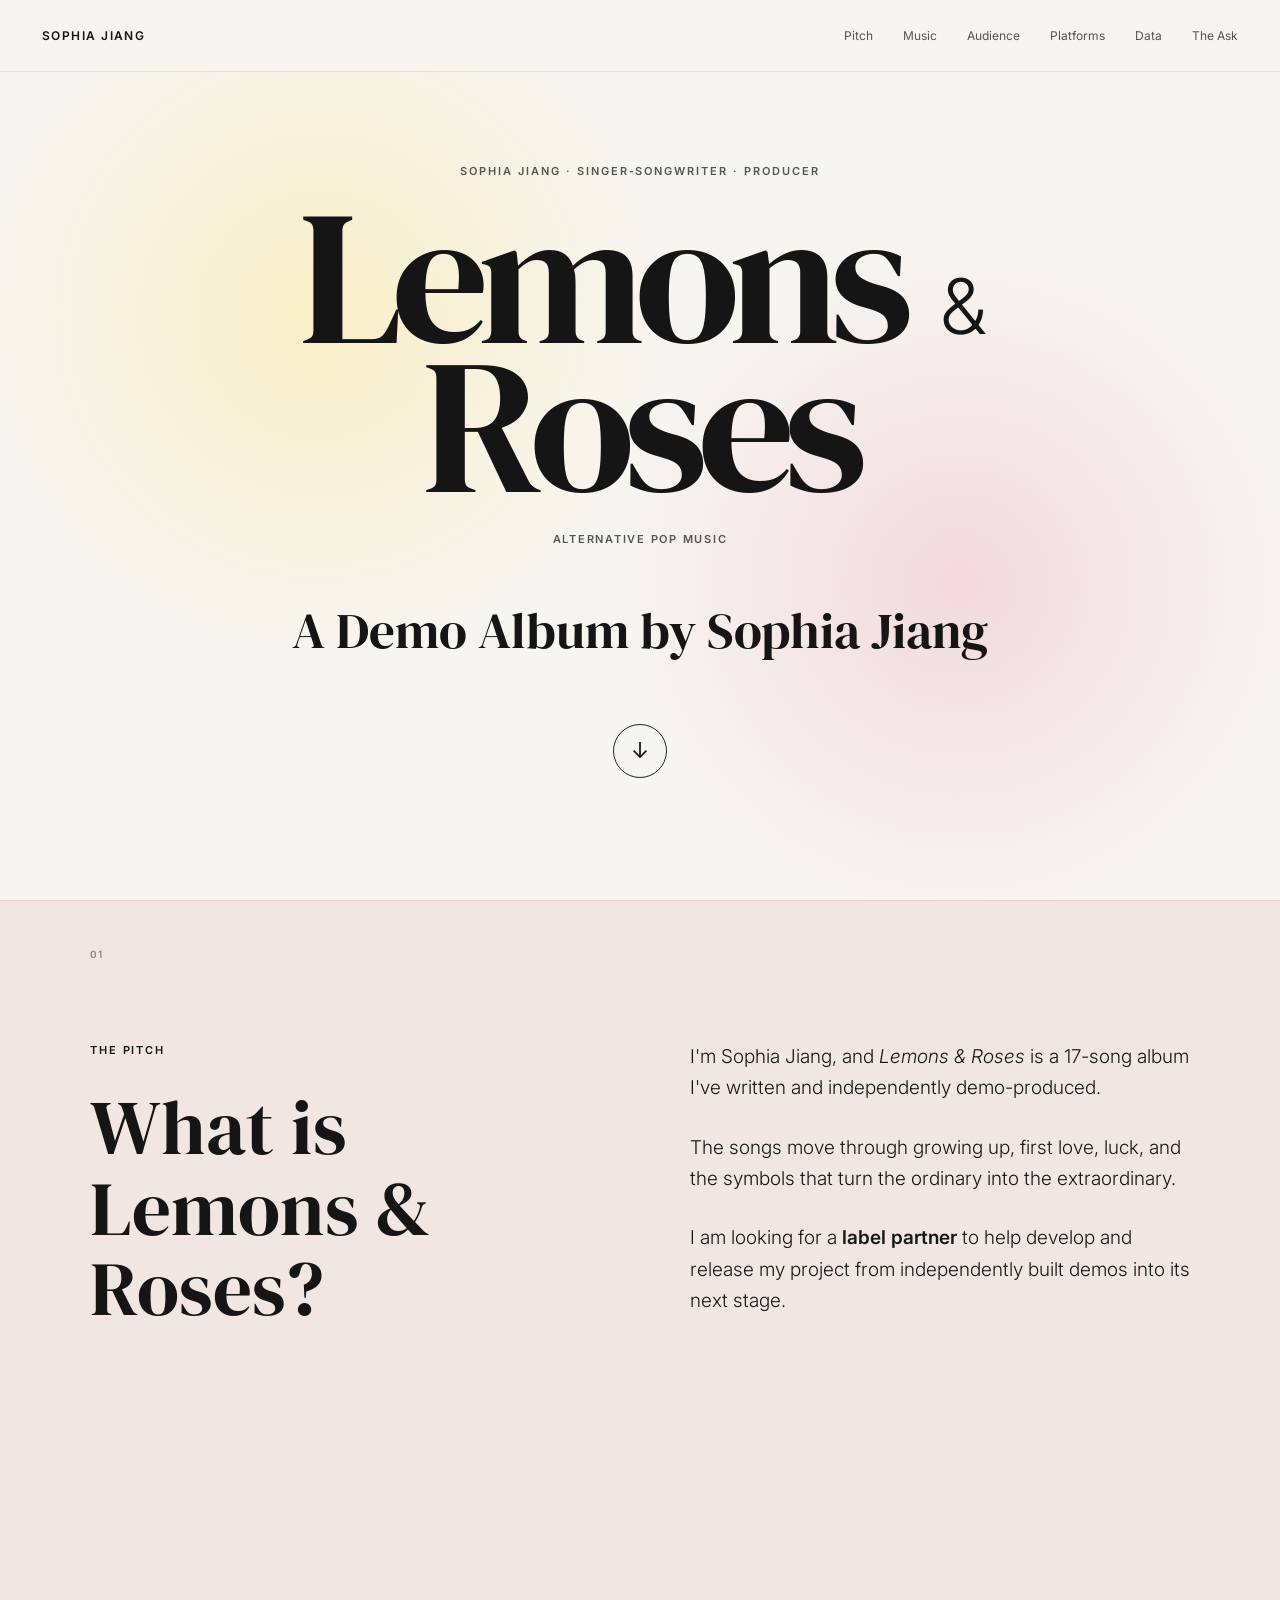
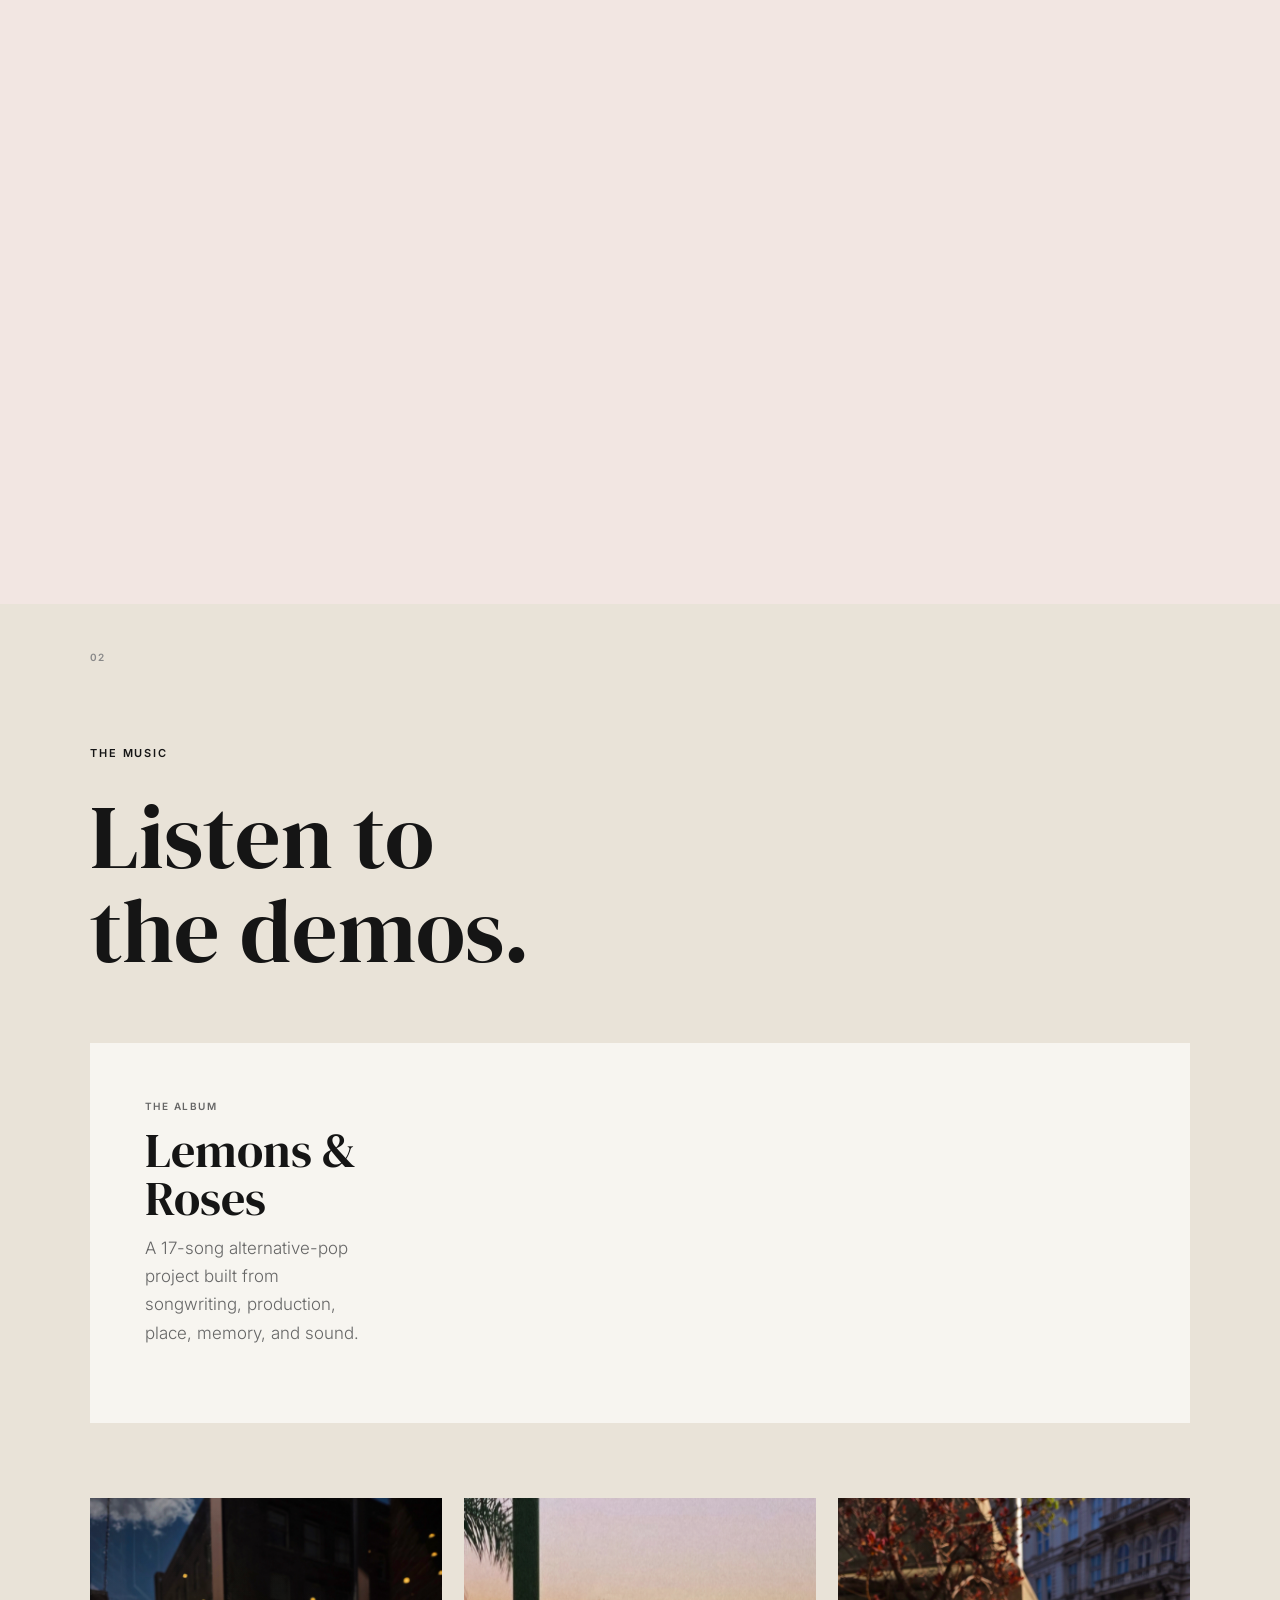
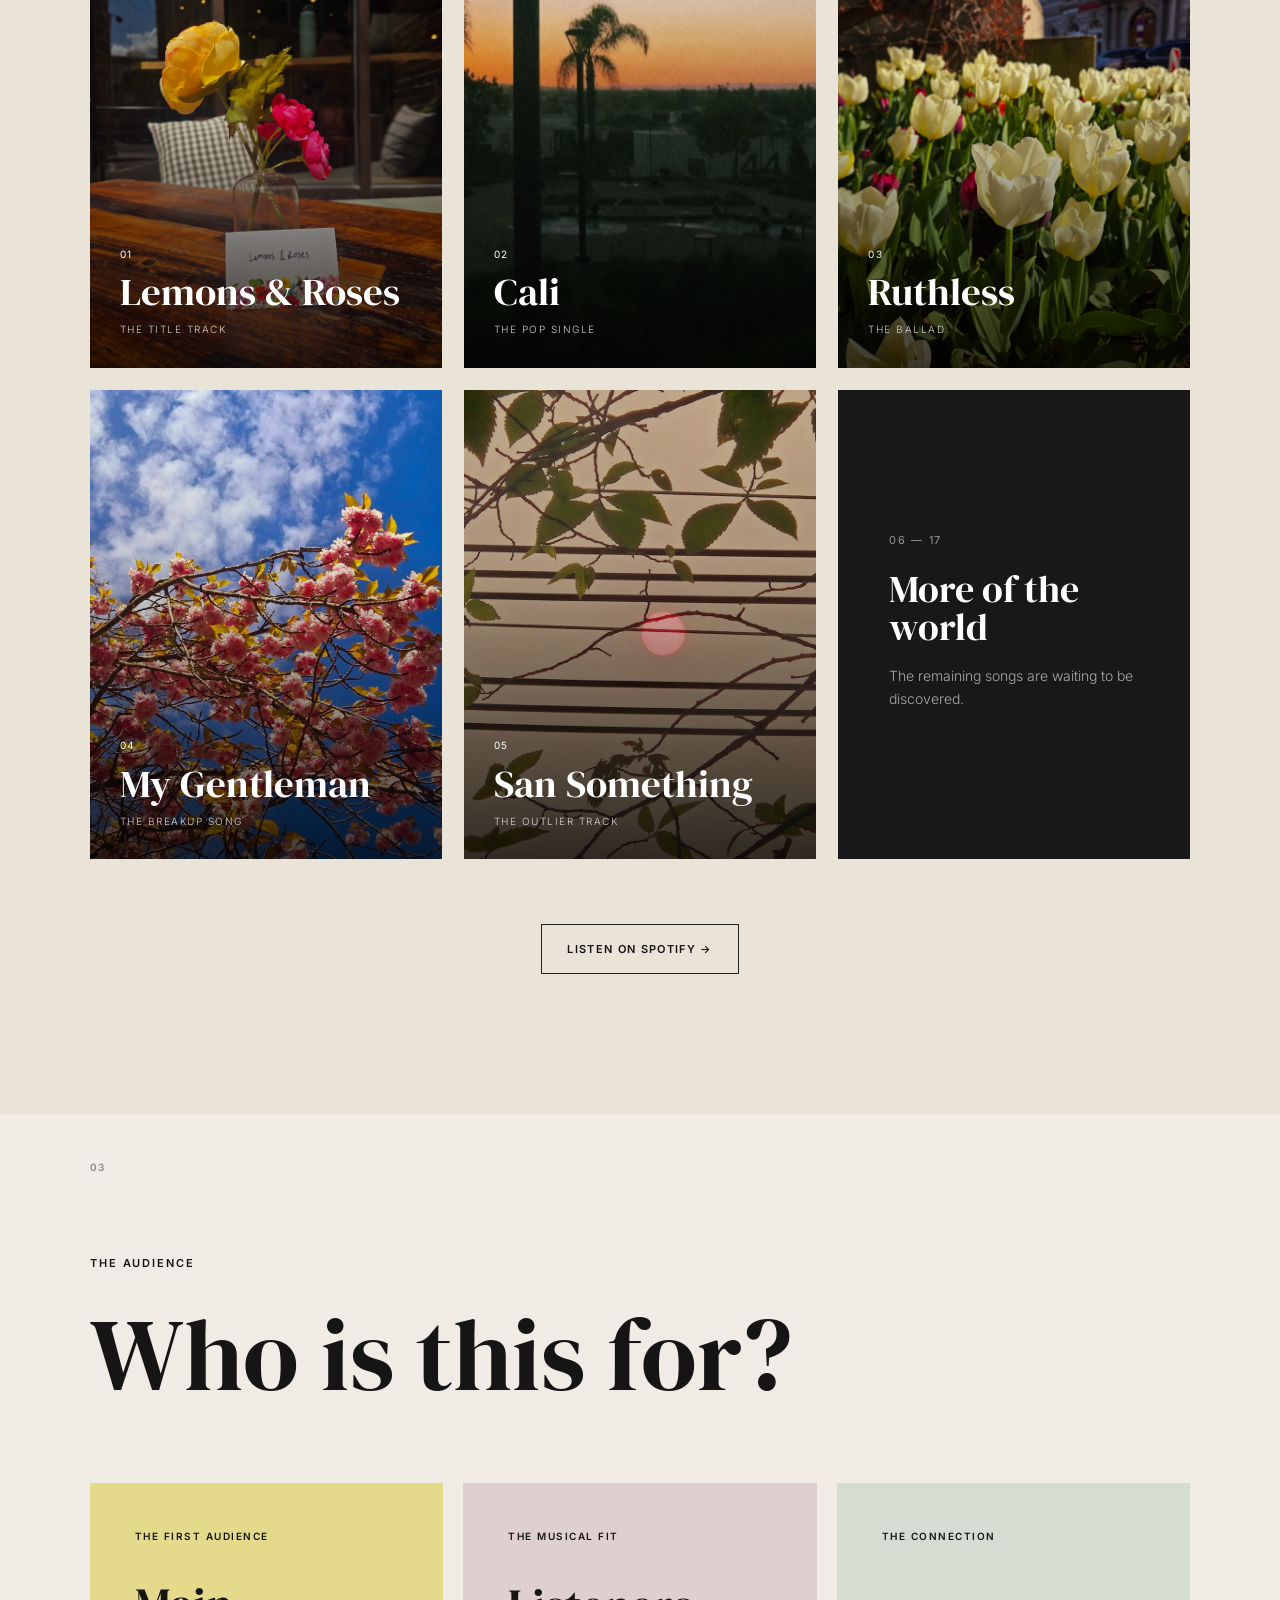
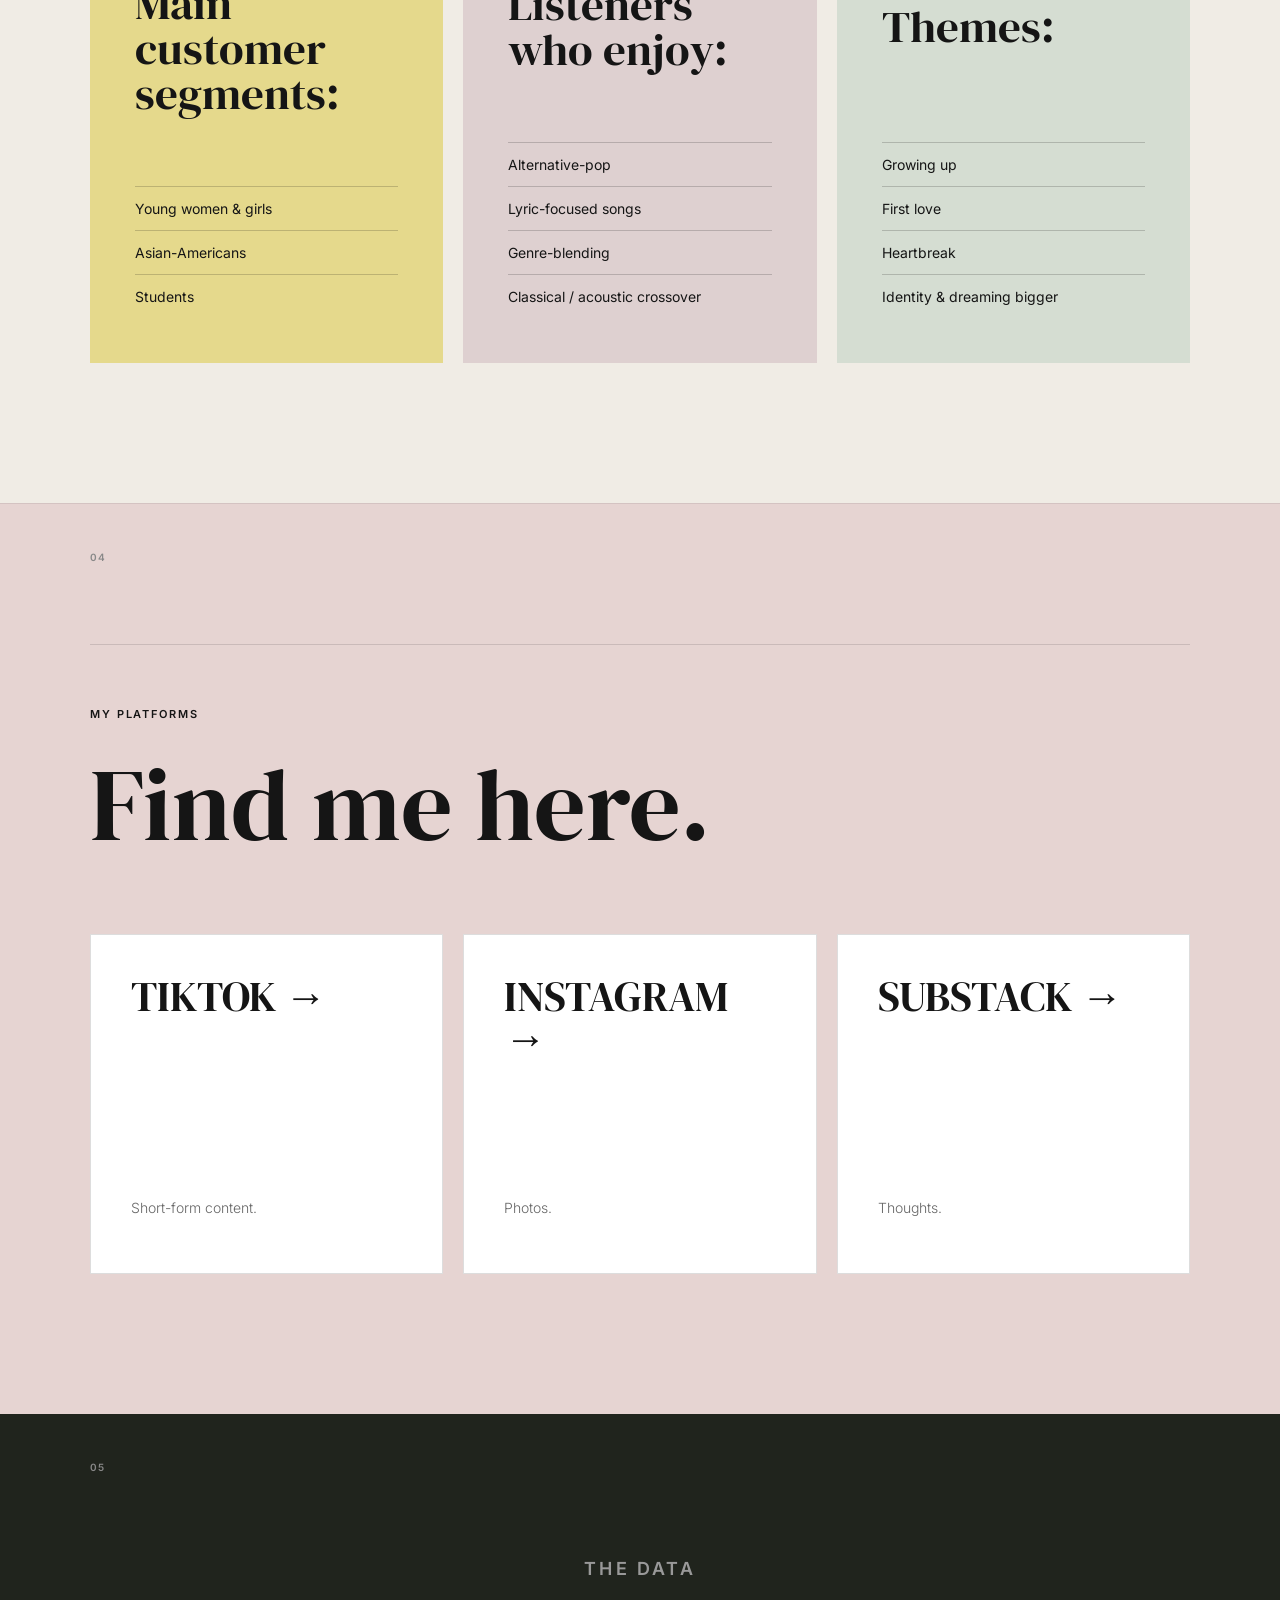
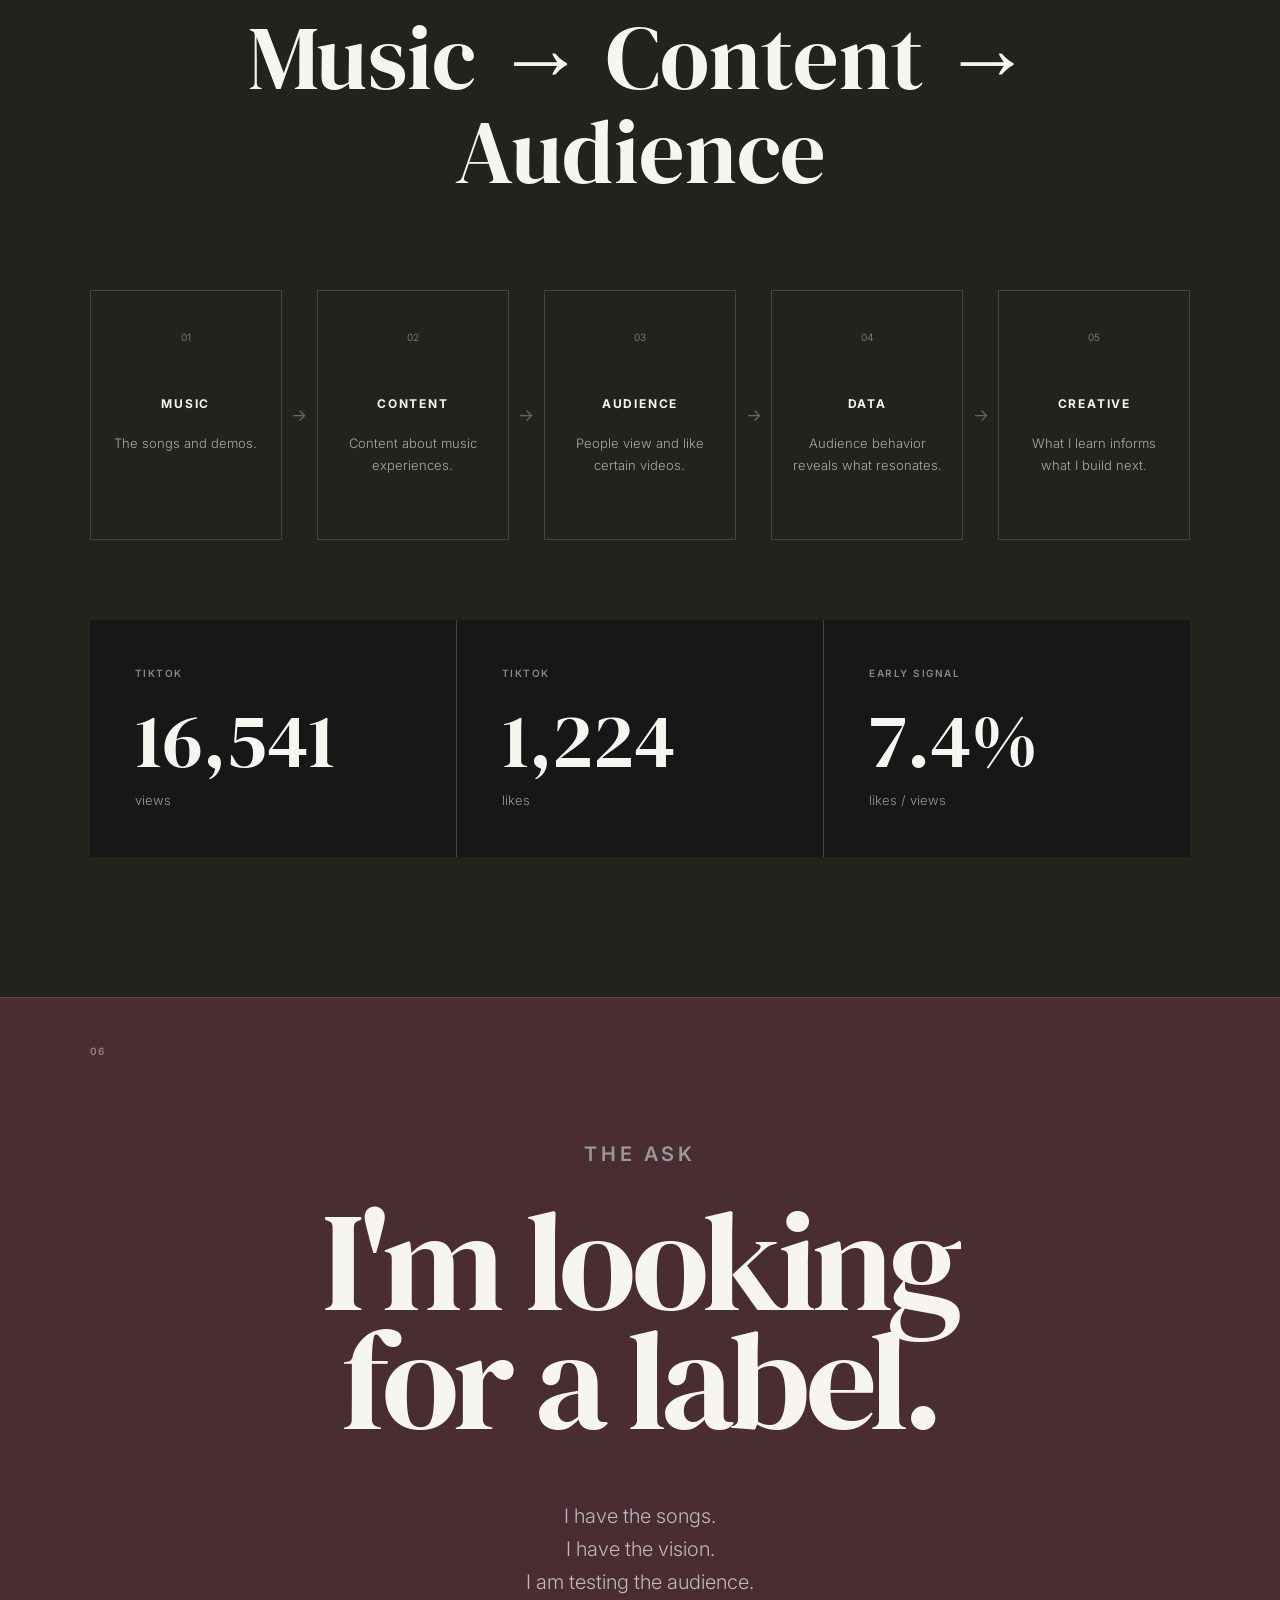
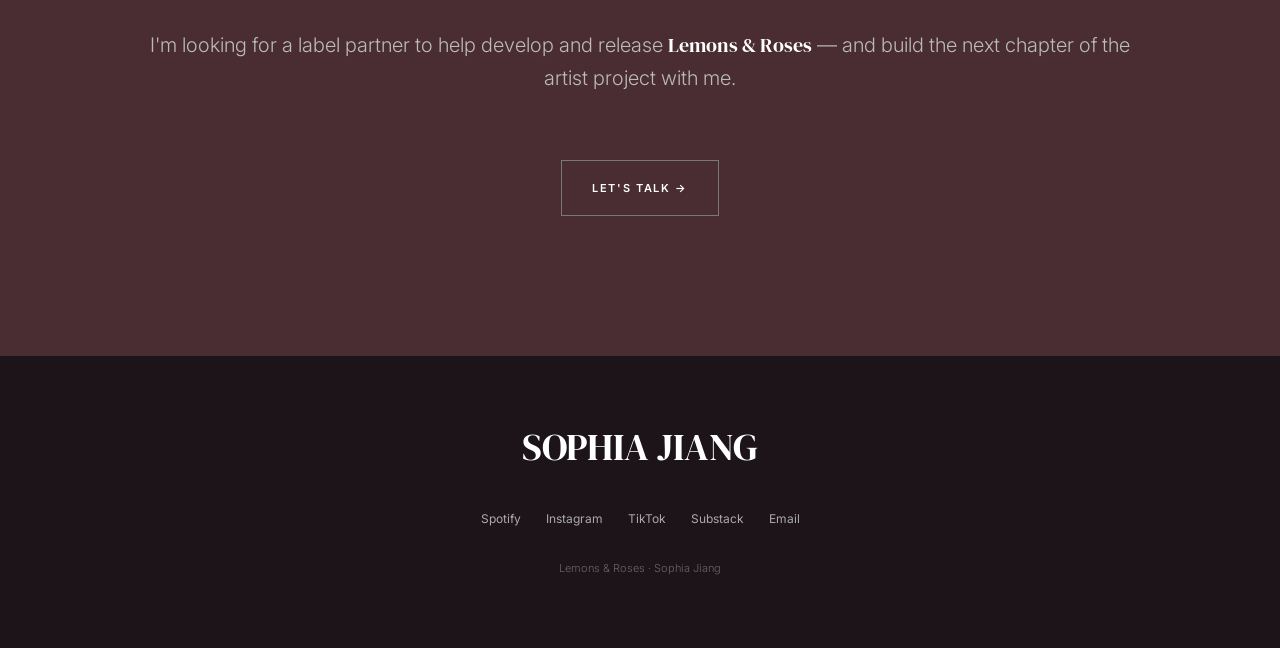
==== commit c2f92416: "Update index.html" ====
--- a/index.html
+++ b/index.html
@@ -555,19 +555,19 @@
 
         <div class="traction-card">
             <span>TIKTOK</span>
-            <strong>14,870</strong>
+            <strong>16,541</strong>
             <p>views</p>
         </div>
 
         <div class="traction-card">
             <span>TIKTOK</span>
-            <strong>1,139</strong>
+            <strong>1,224</strong>
             <p>likes</p>
         </div>
 
         <div class="traction-card">
             <span>EARLY SIGNAL</span>
-            <strong>7.7%</strong>
+            <strong>7.4%</strong>
             <p>likes / views</p>
         </div>
 
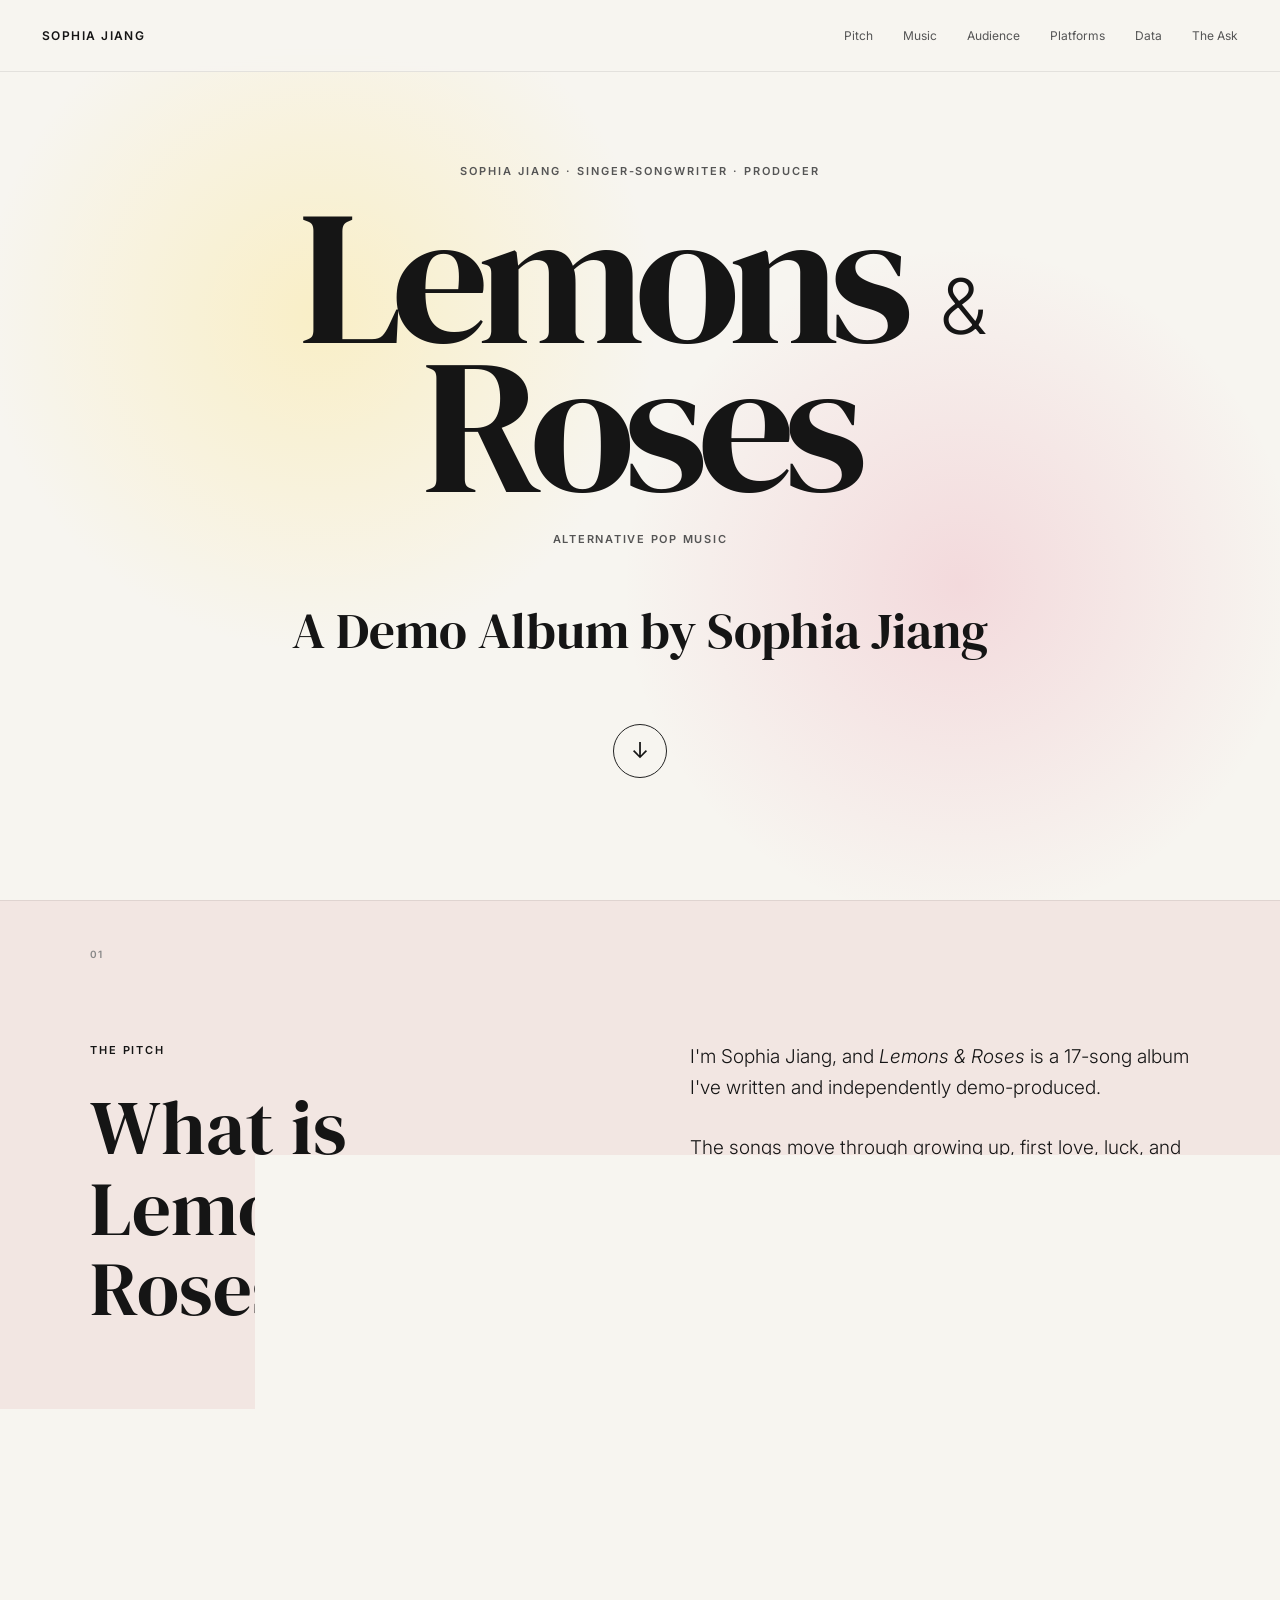
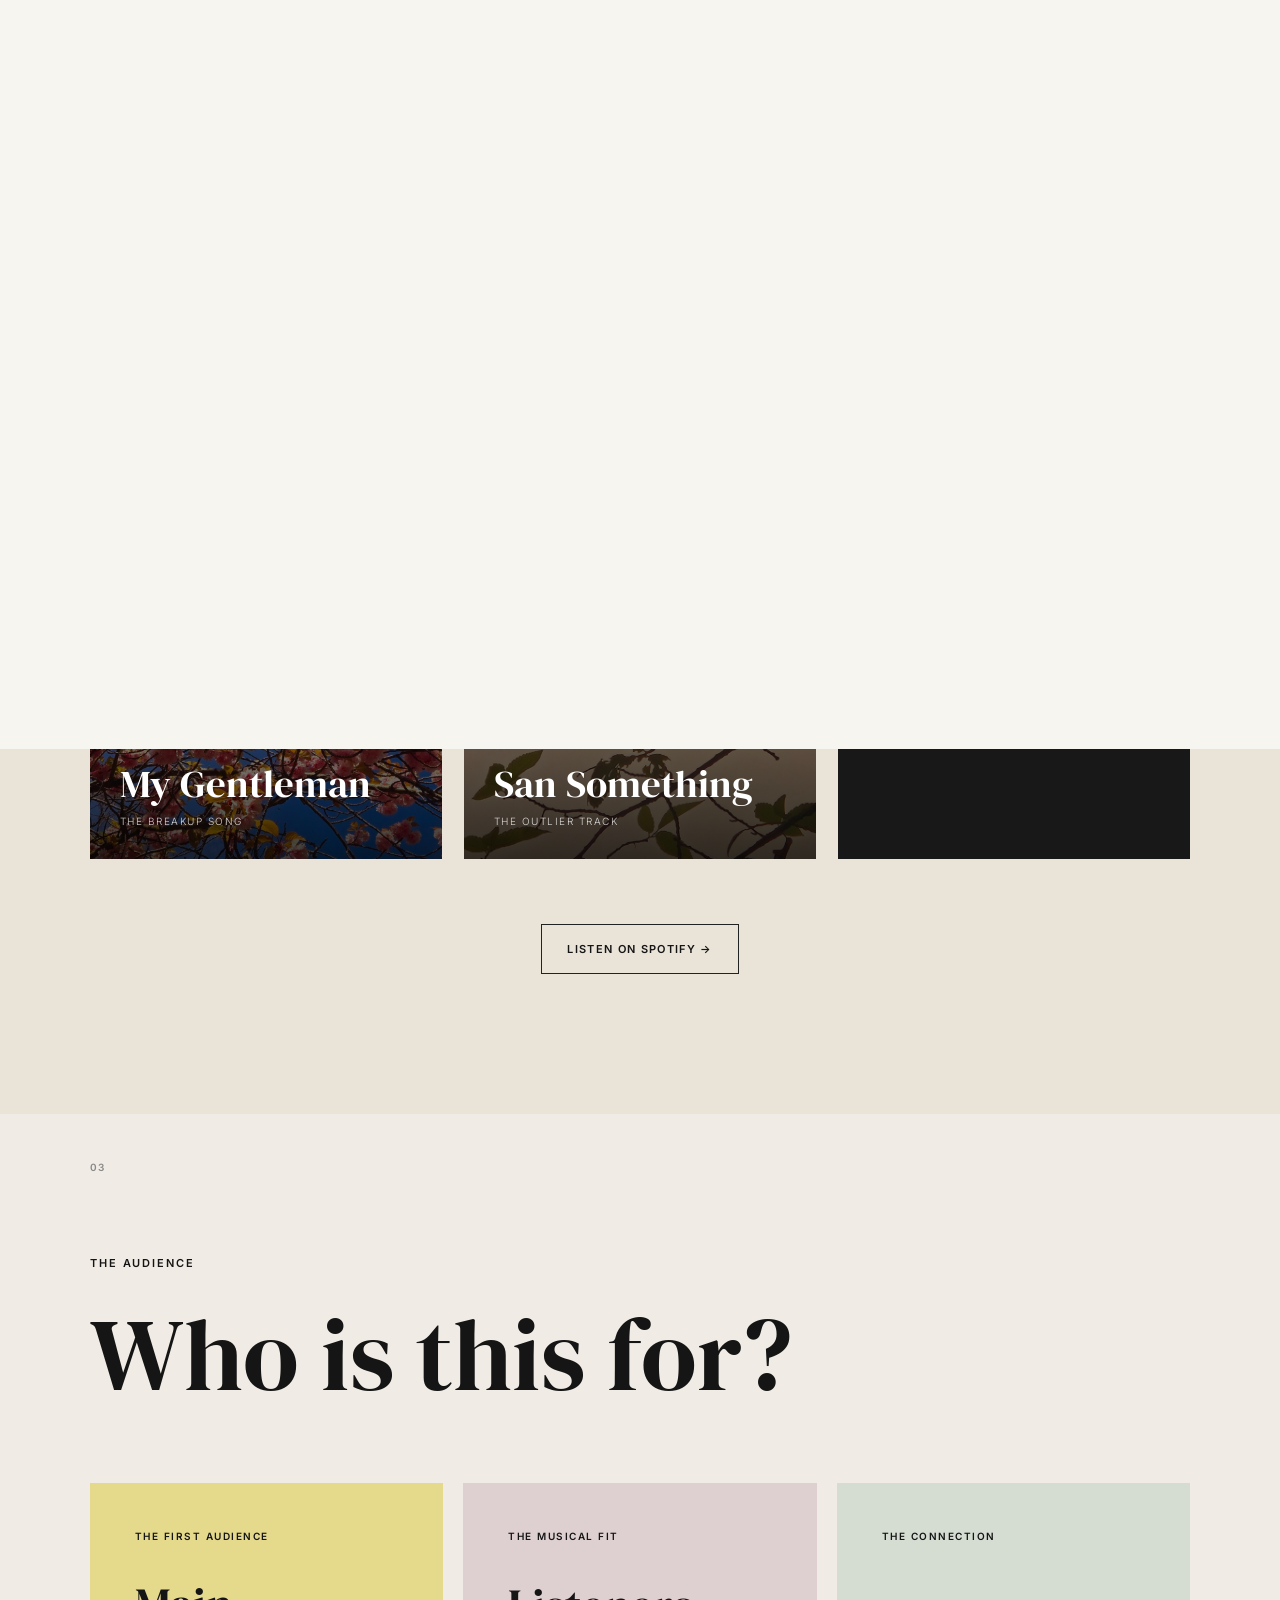
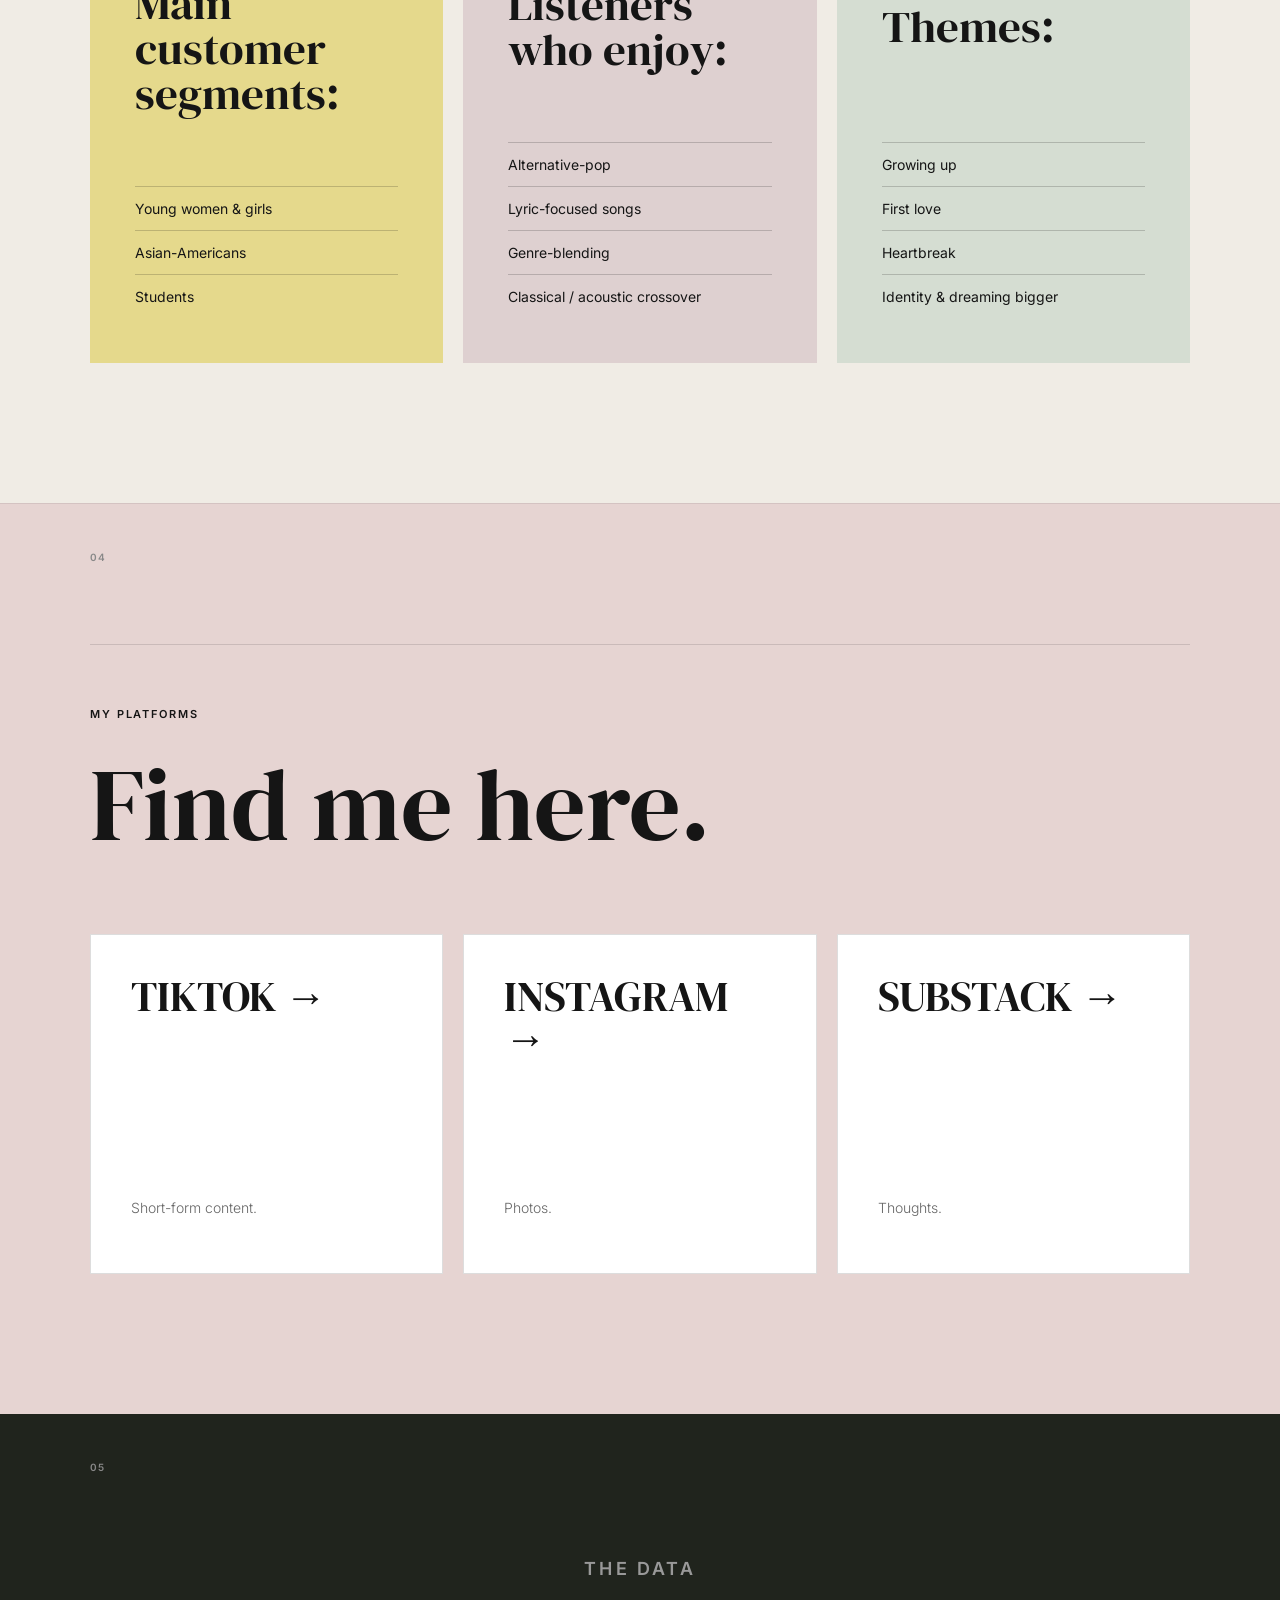
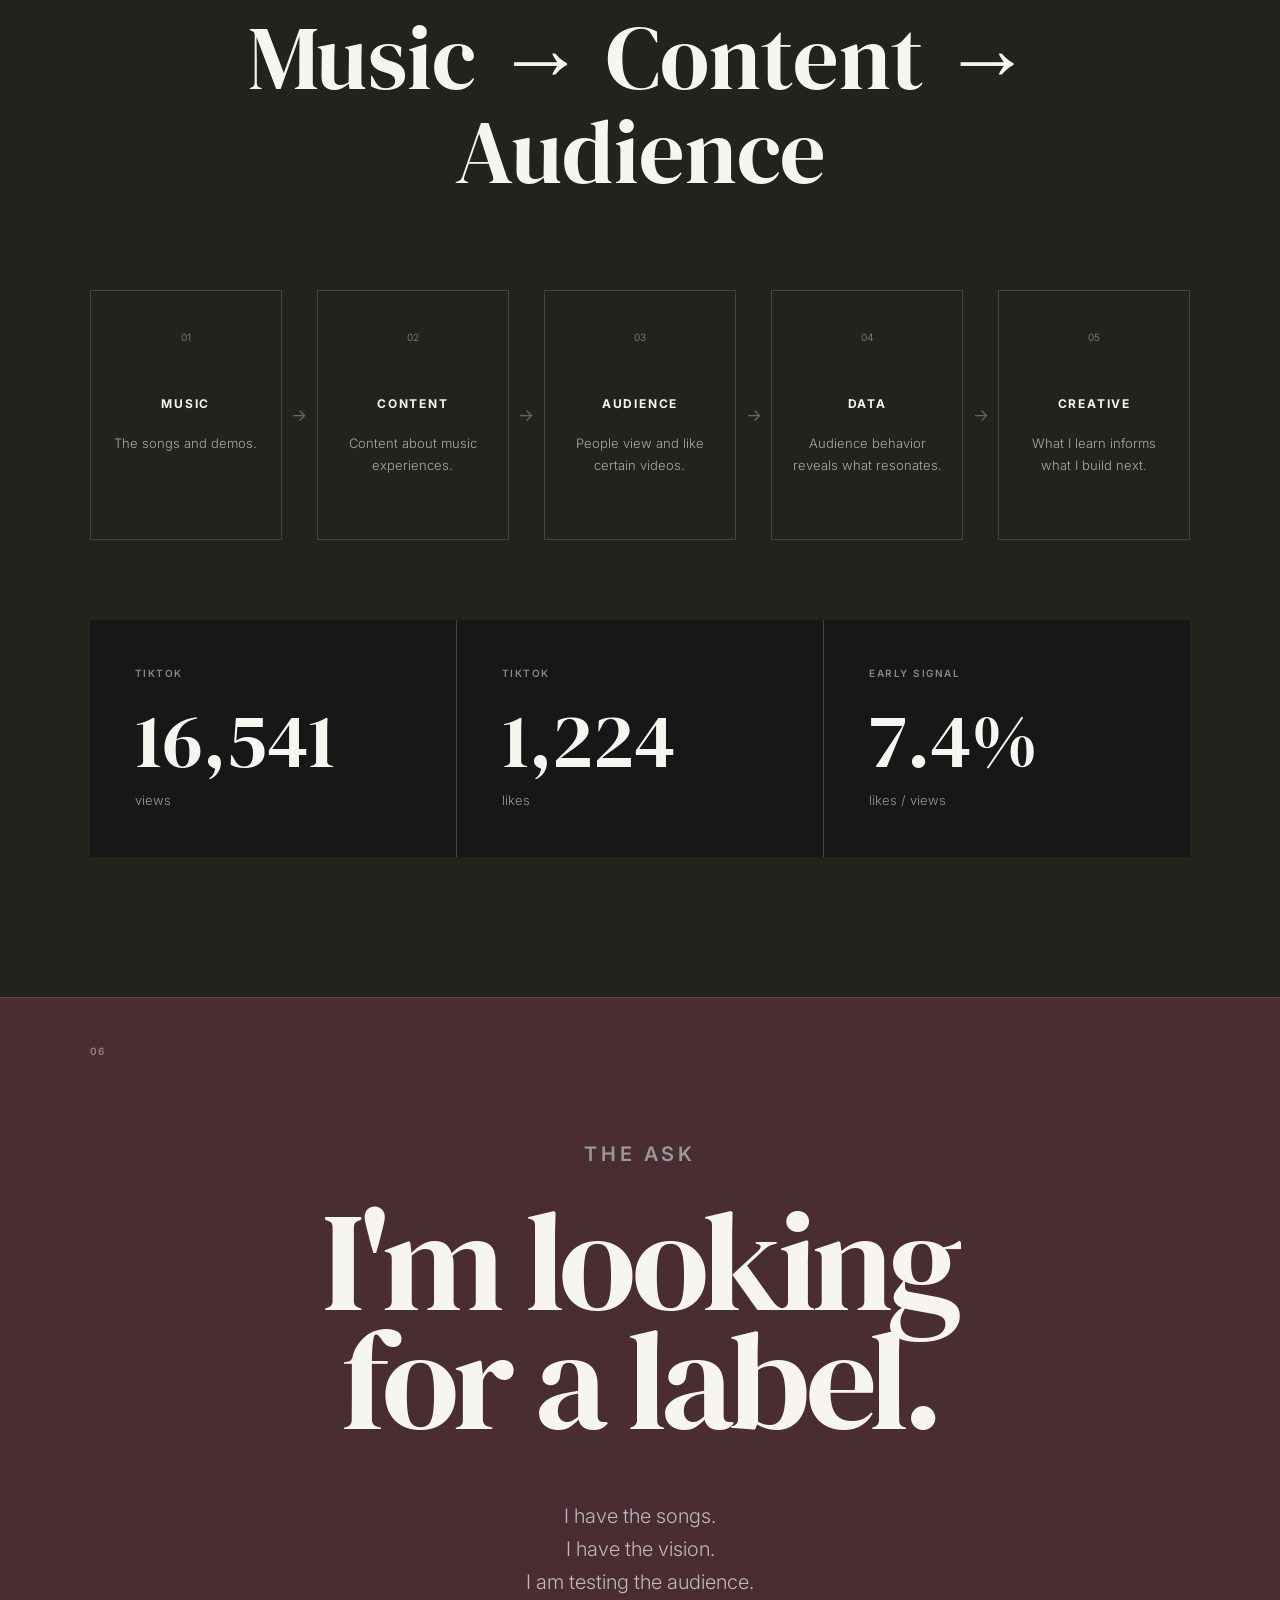
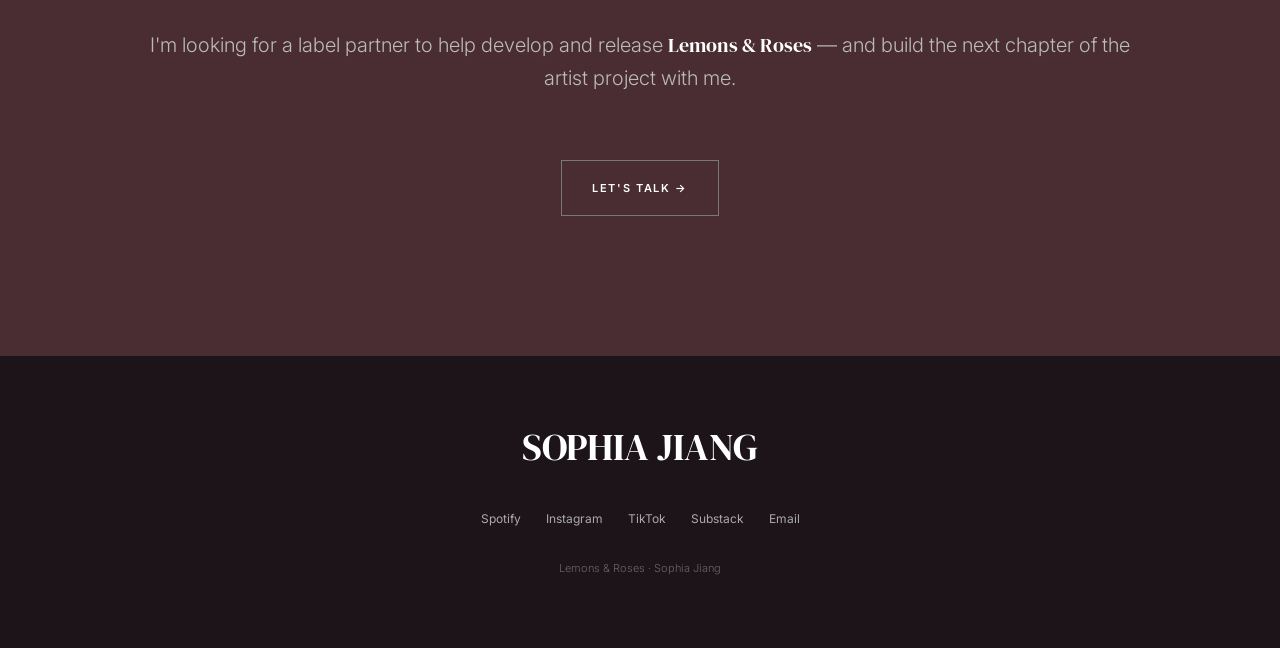
==== commit 6287cecc: "Update index.html" ====
--- a/index.html
+++ b/index.html
@@ -16,7 +16,7 @@
     <meta charset="UTF-8">
     <meta name="viewport" content="width=device-width, initial-scale=1.0">
 
-    <title>Sophia Jiang — Lemons & Roses</title>
+    <title>Sophia Jiang — Songwriter, Producer & Musician | Lemons & Roses</title>
 
     <meta name="description"
         content="Sophia Jiang is a singer-songwriter, producer, and musician building Lemons & Roses — a world of sound, story, and pop mythology.">
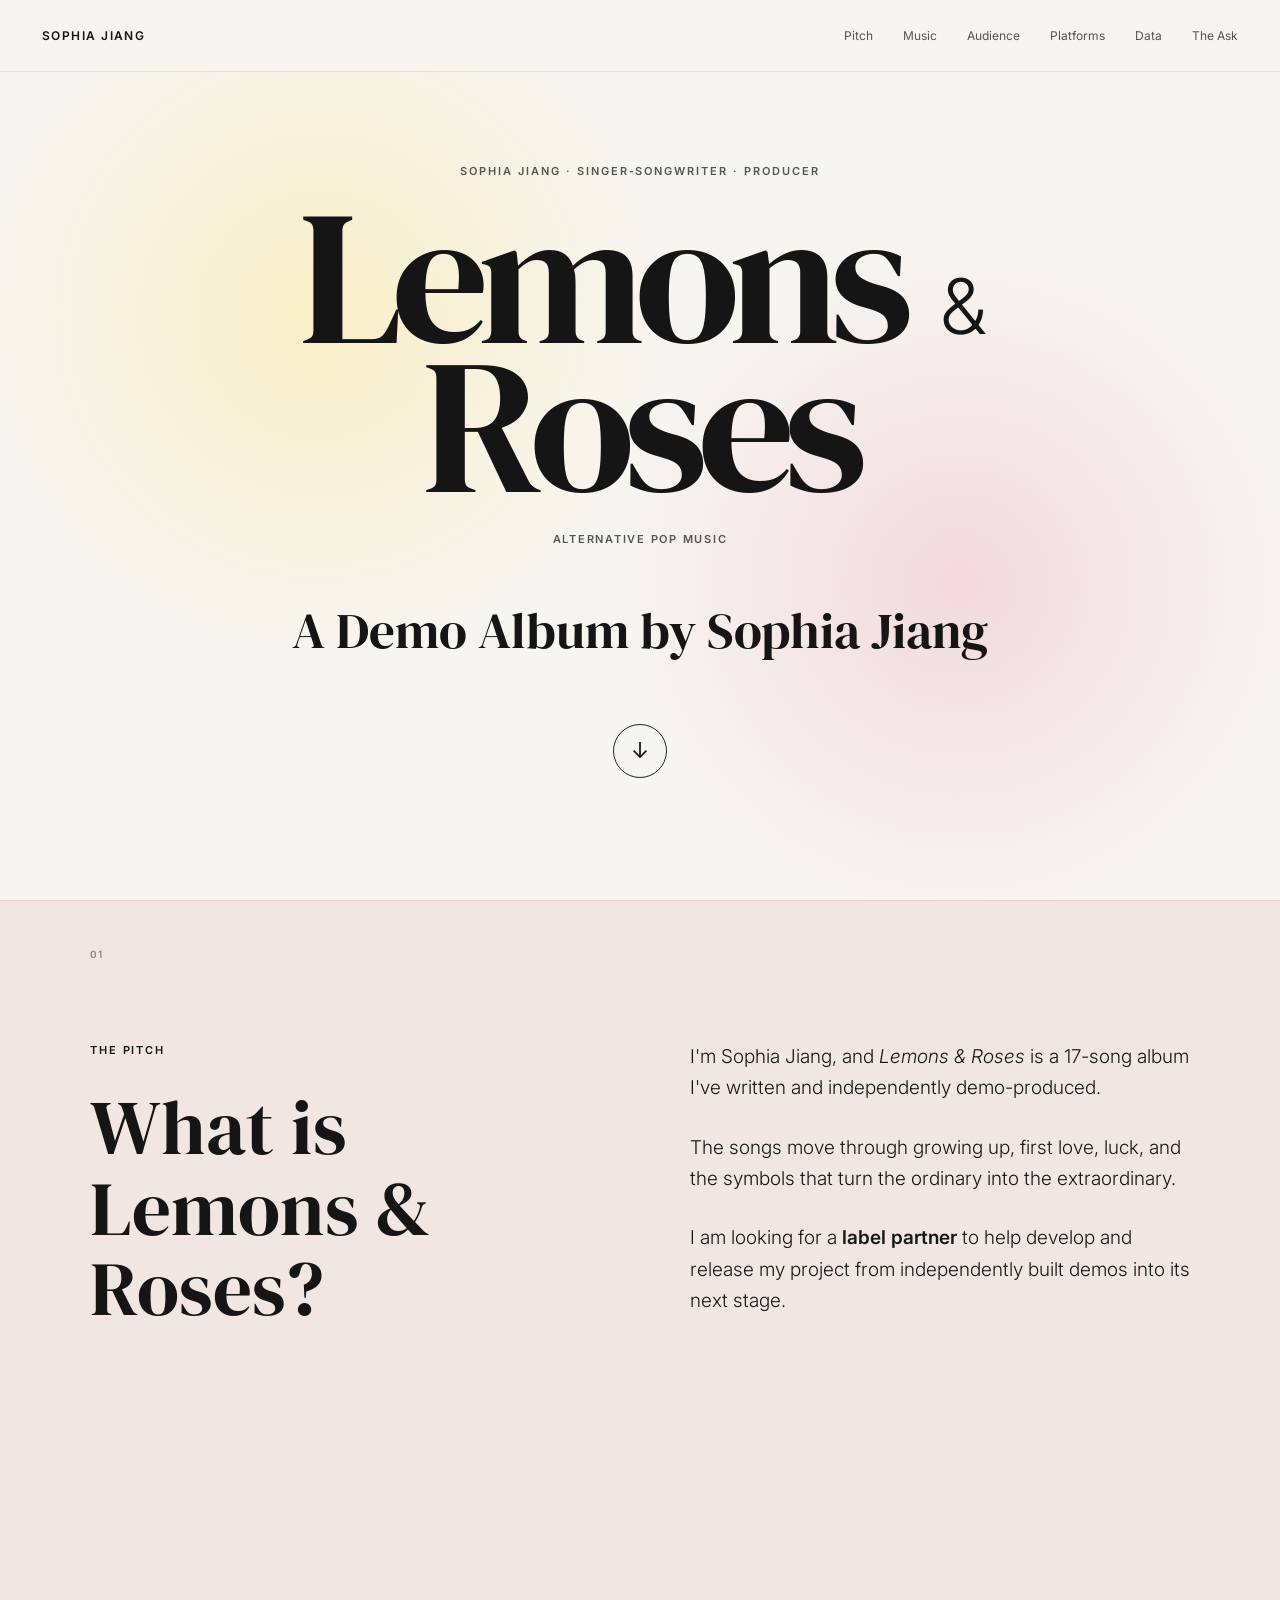
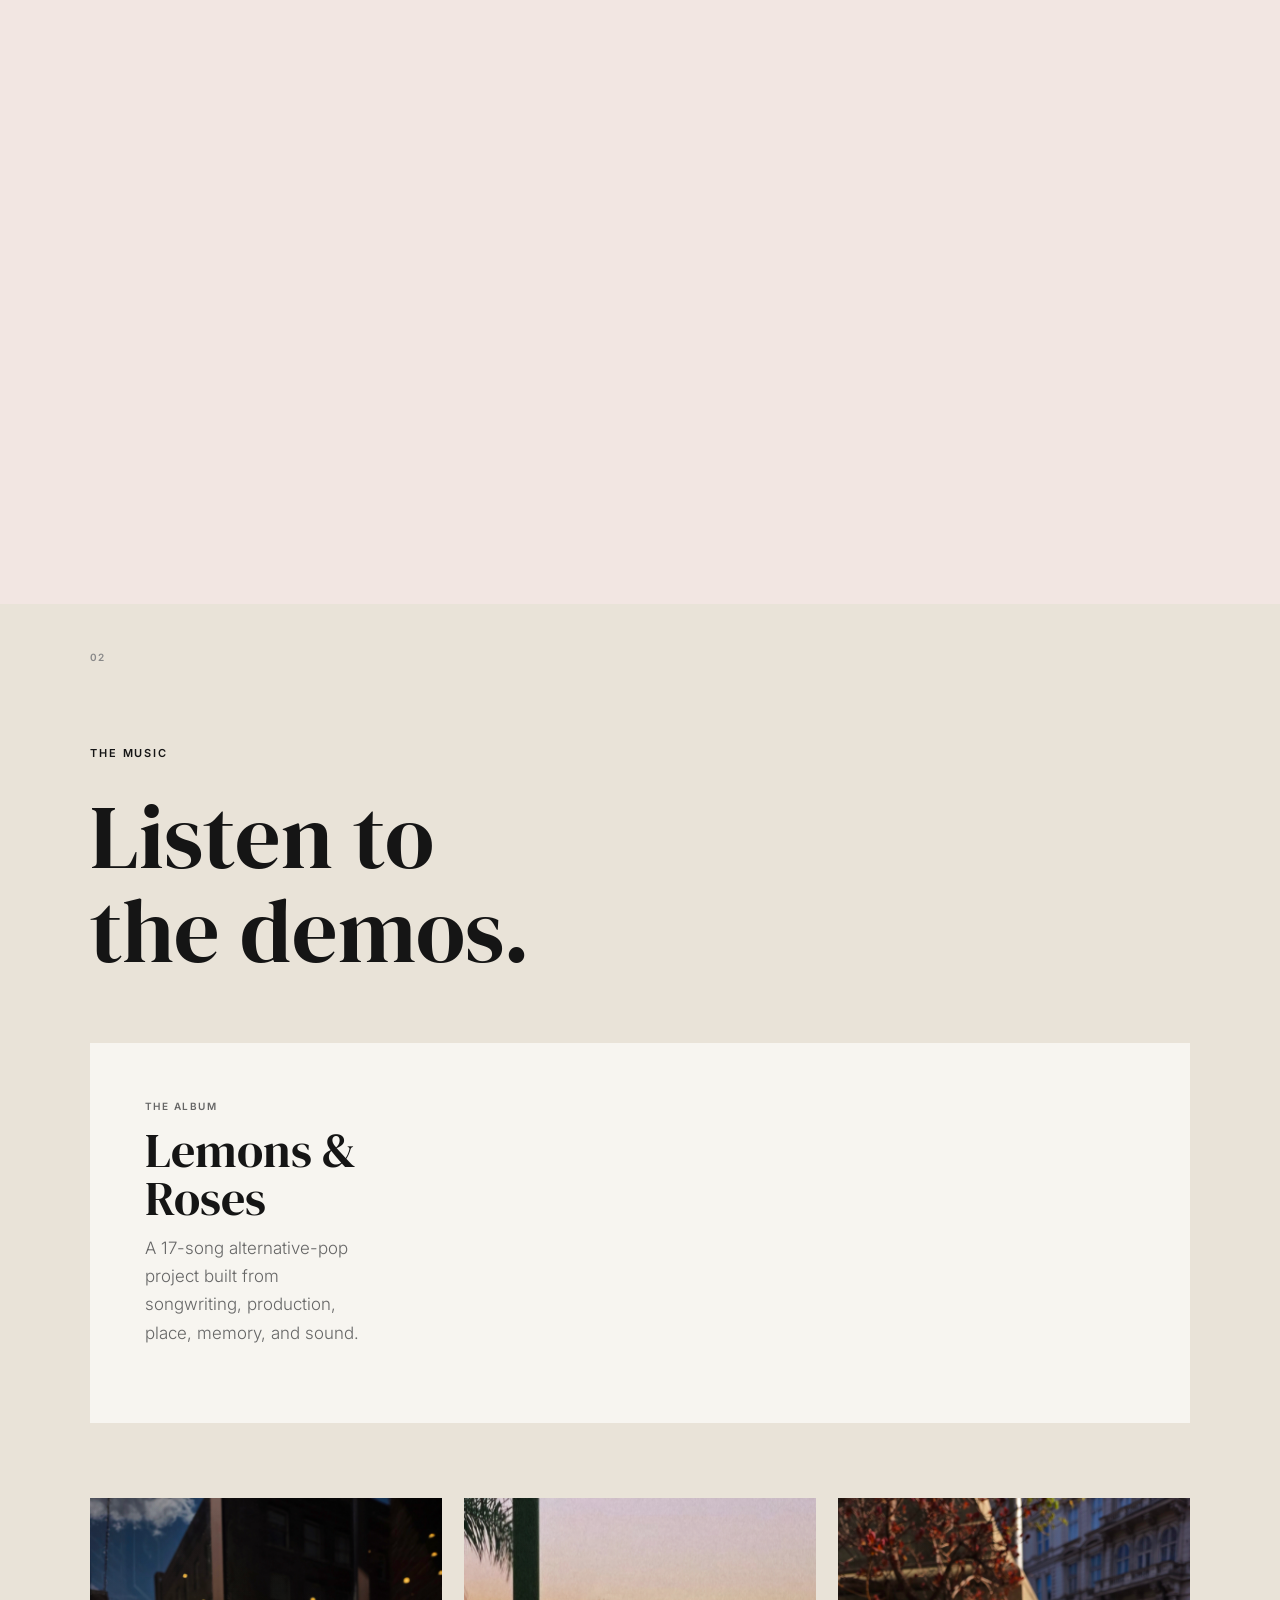
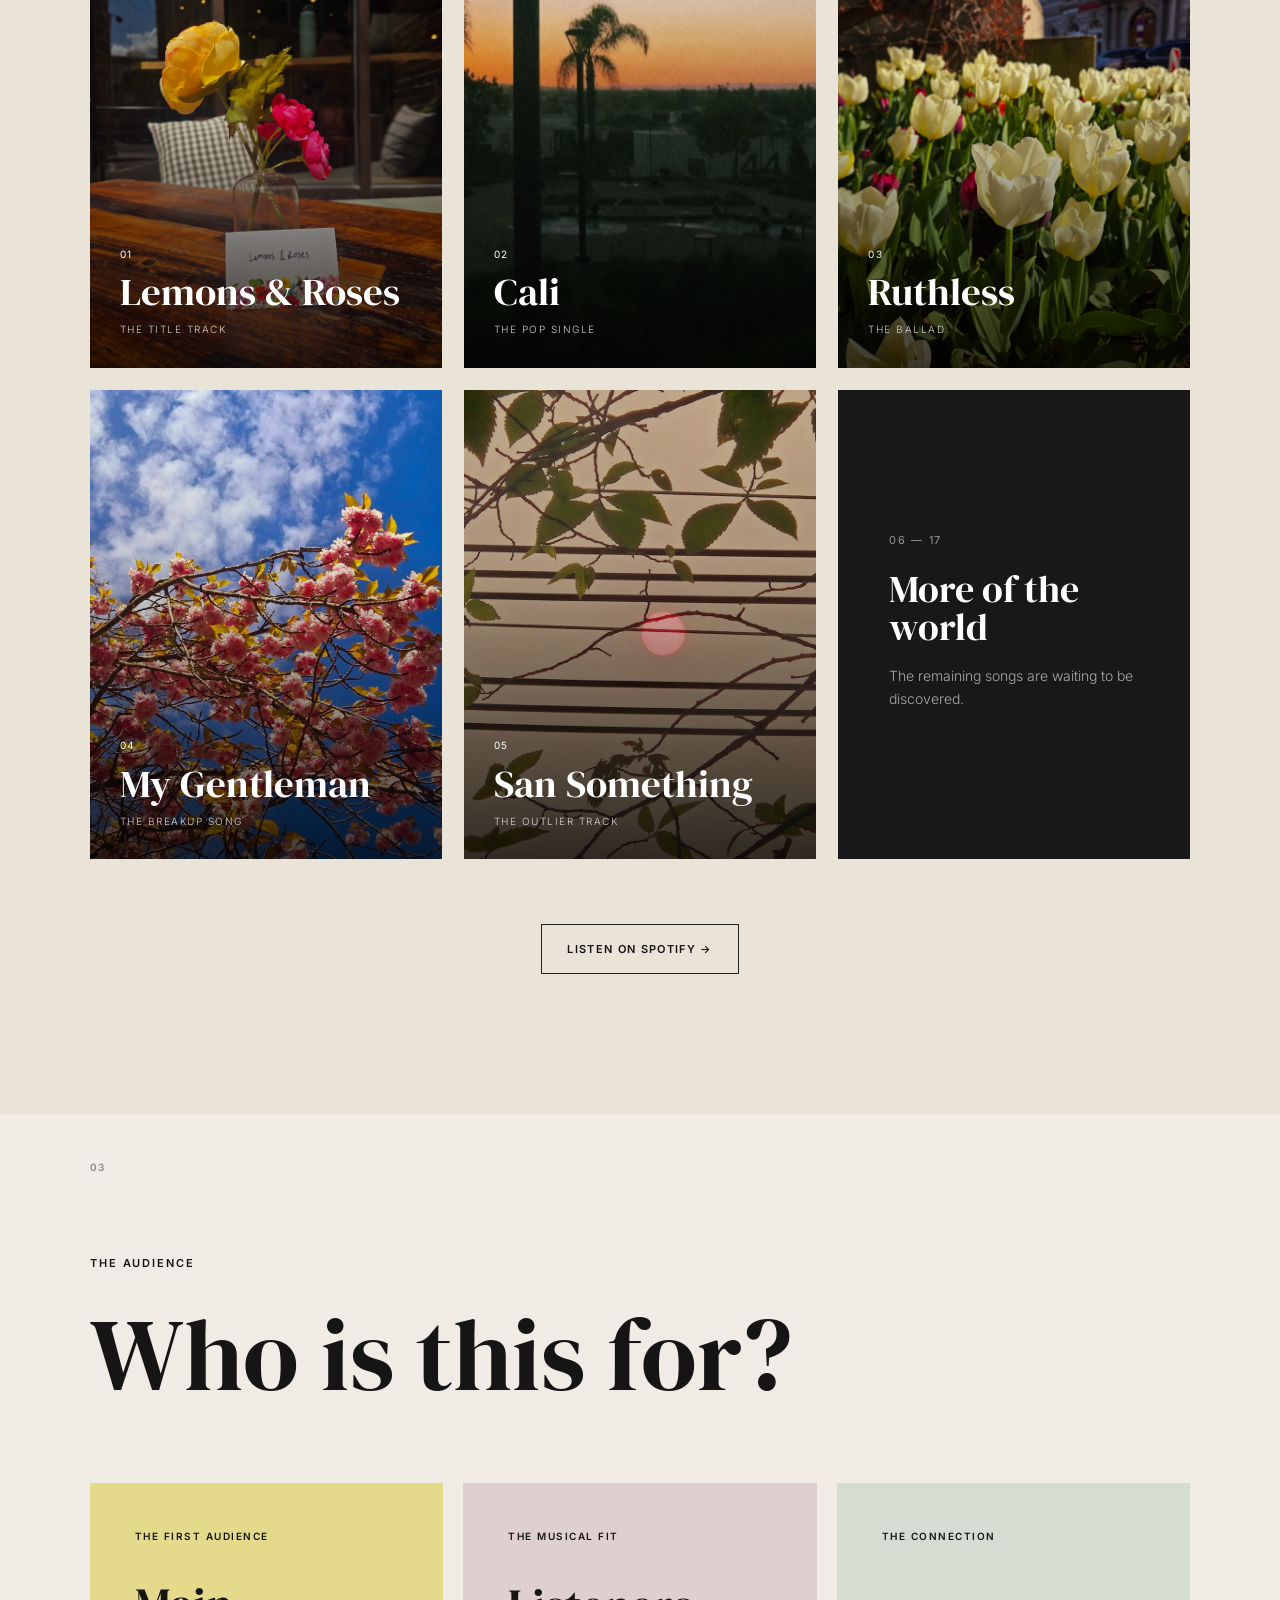
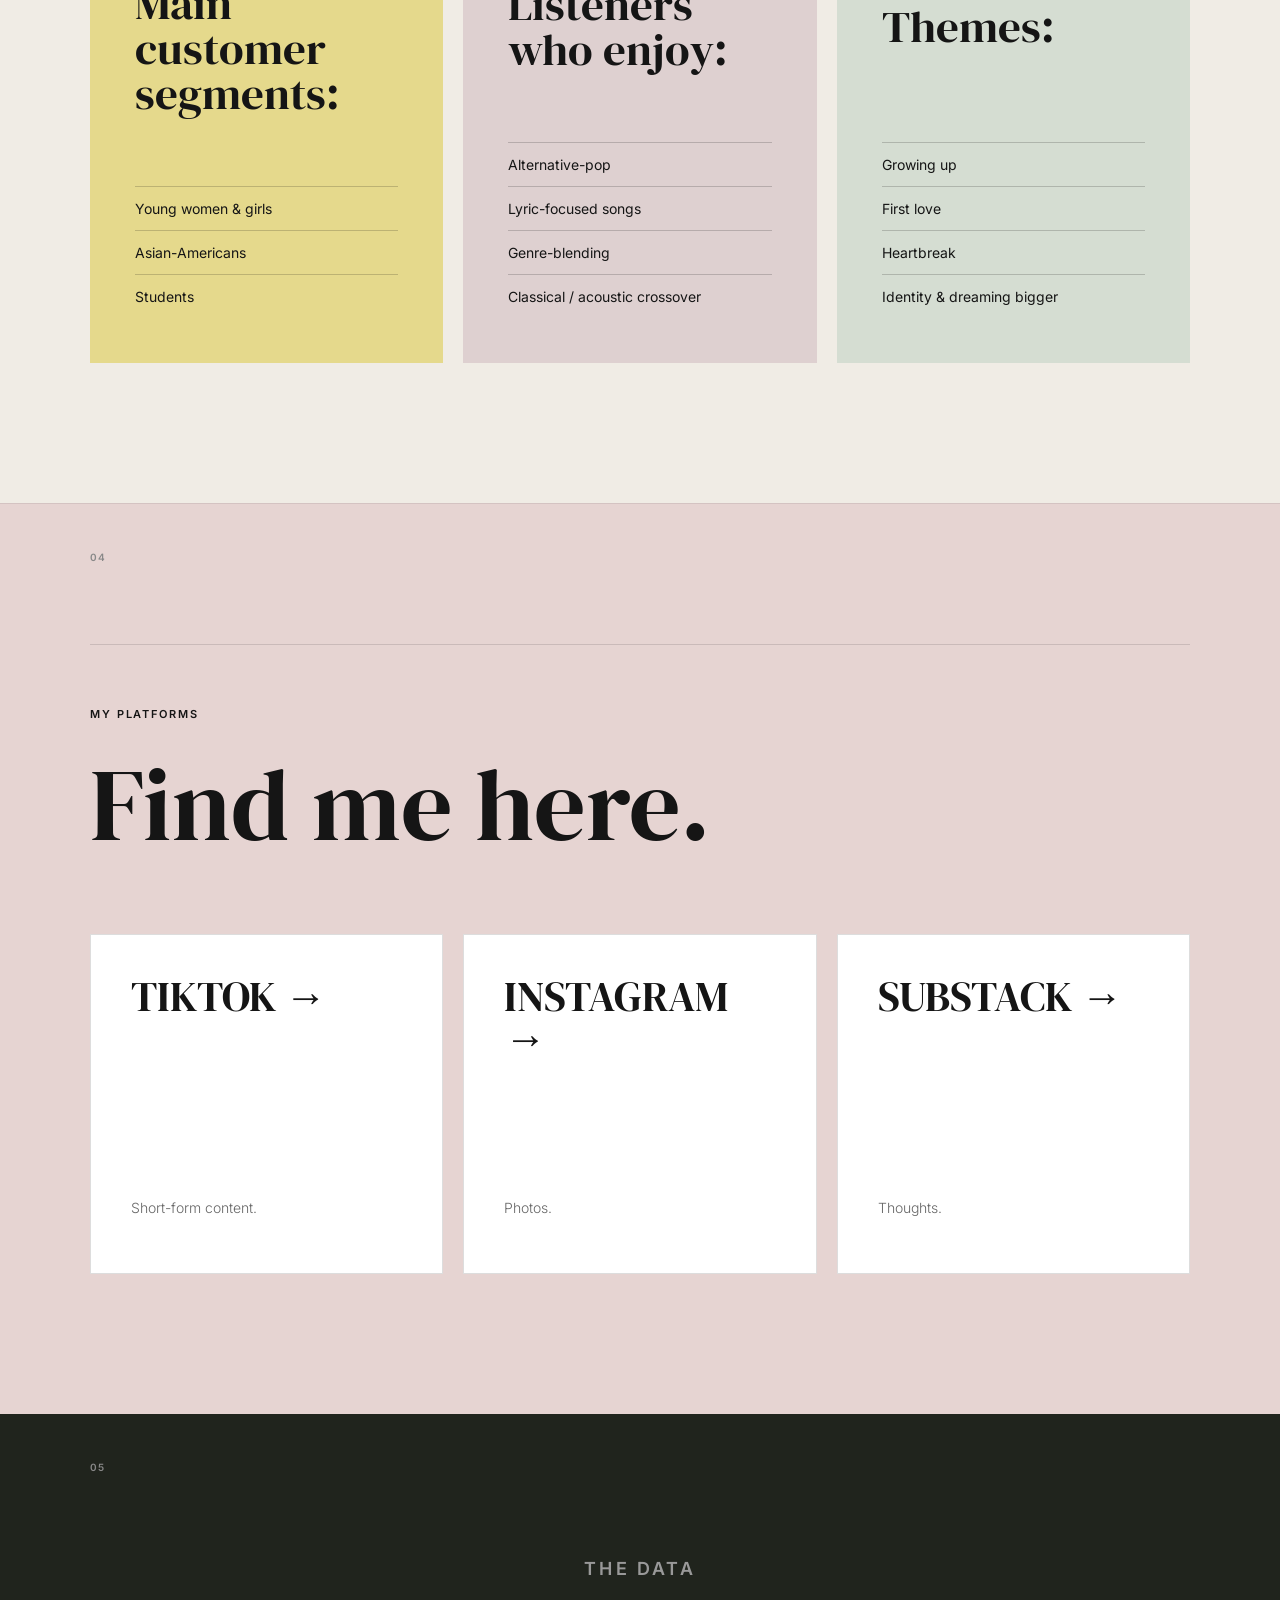
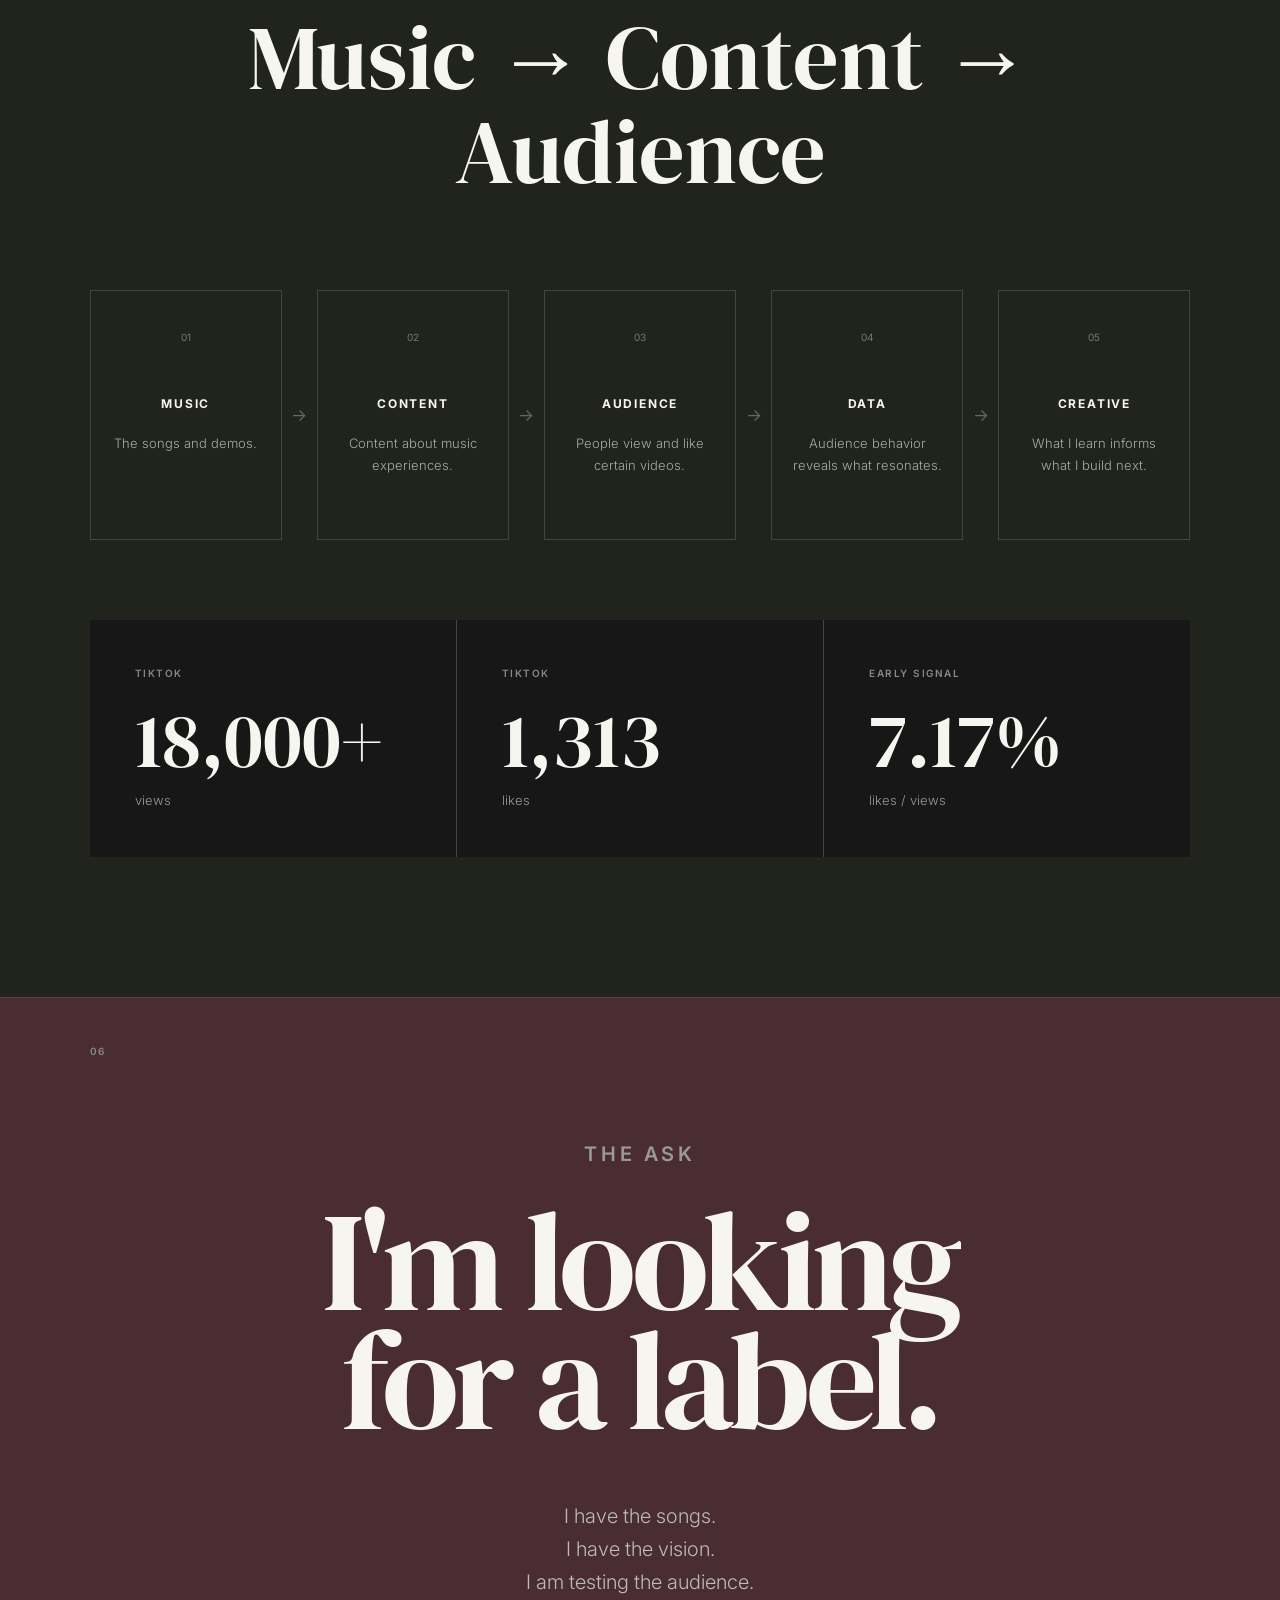
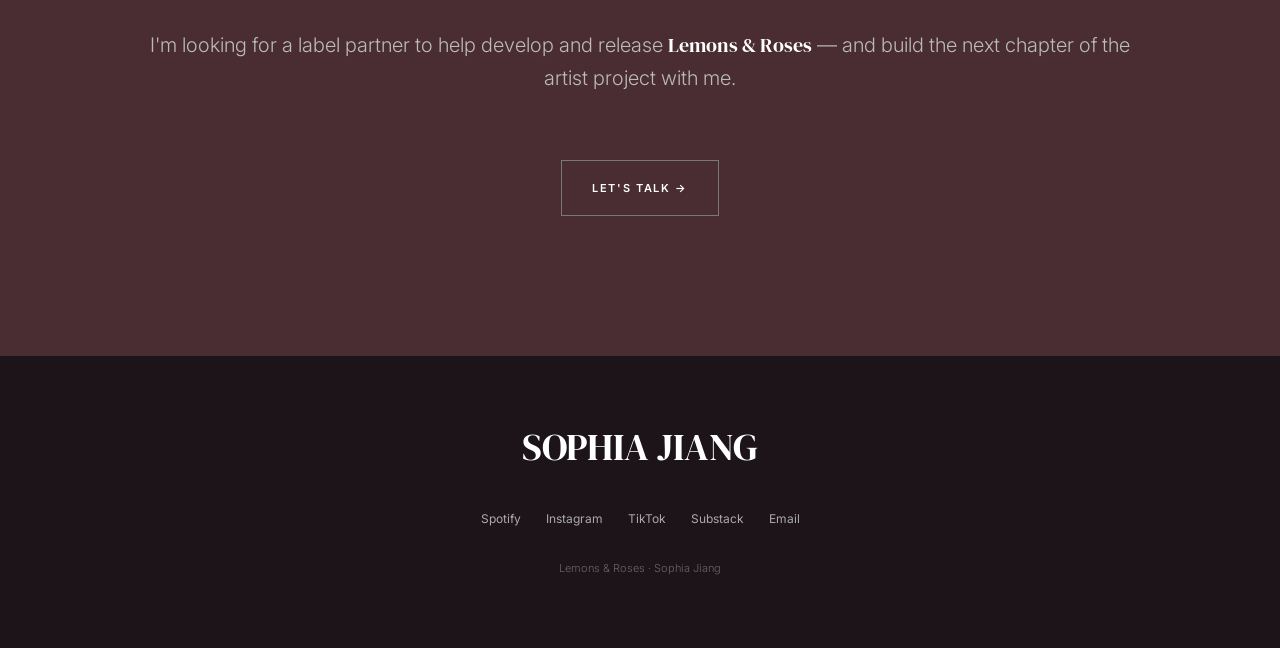
==== commit 9db63412: "Update index.html" ====
--- a/index.html
+++ b/index.html
@@ -555,19 +555,19 @@
 
         <div class="traction-card">
             <span>TIKTOK</span>
-            <strong>16,541</strong>
+            <strong>18,000+</strong>
             <p>views</p>
         </div>
 
         <div class="traction-card">
             <span>TIKTOK</span>
-            <strong>1,224</strong>
+            <strong>1,313</strong>
             <p>likes</p>
         </div>
 
         <div class="traction-card">
             <span>EARLY SIGNAL</span>
-            <strong>7.4%</strong>
+            <strong>7.17%</strong>
             <p>likes / views</p>
         </div>
 
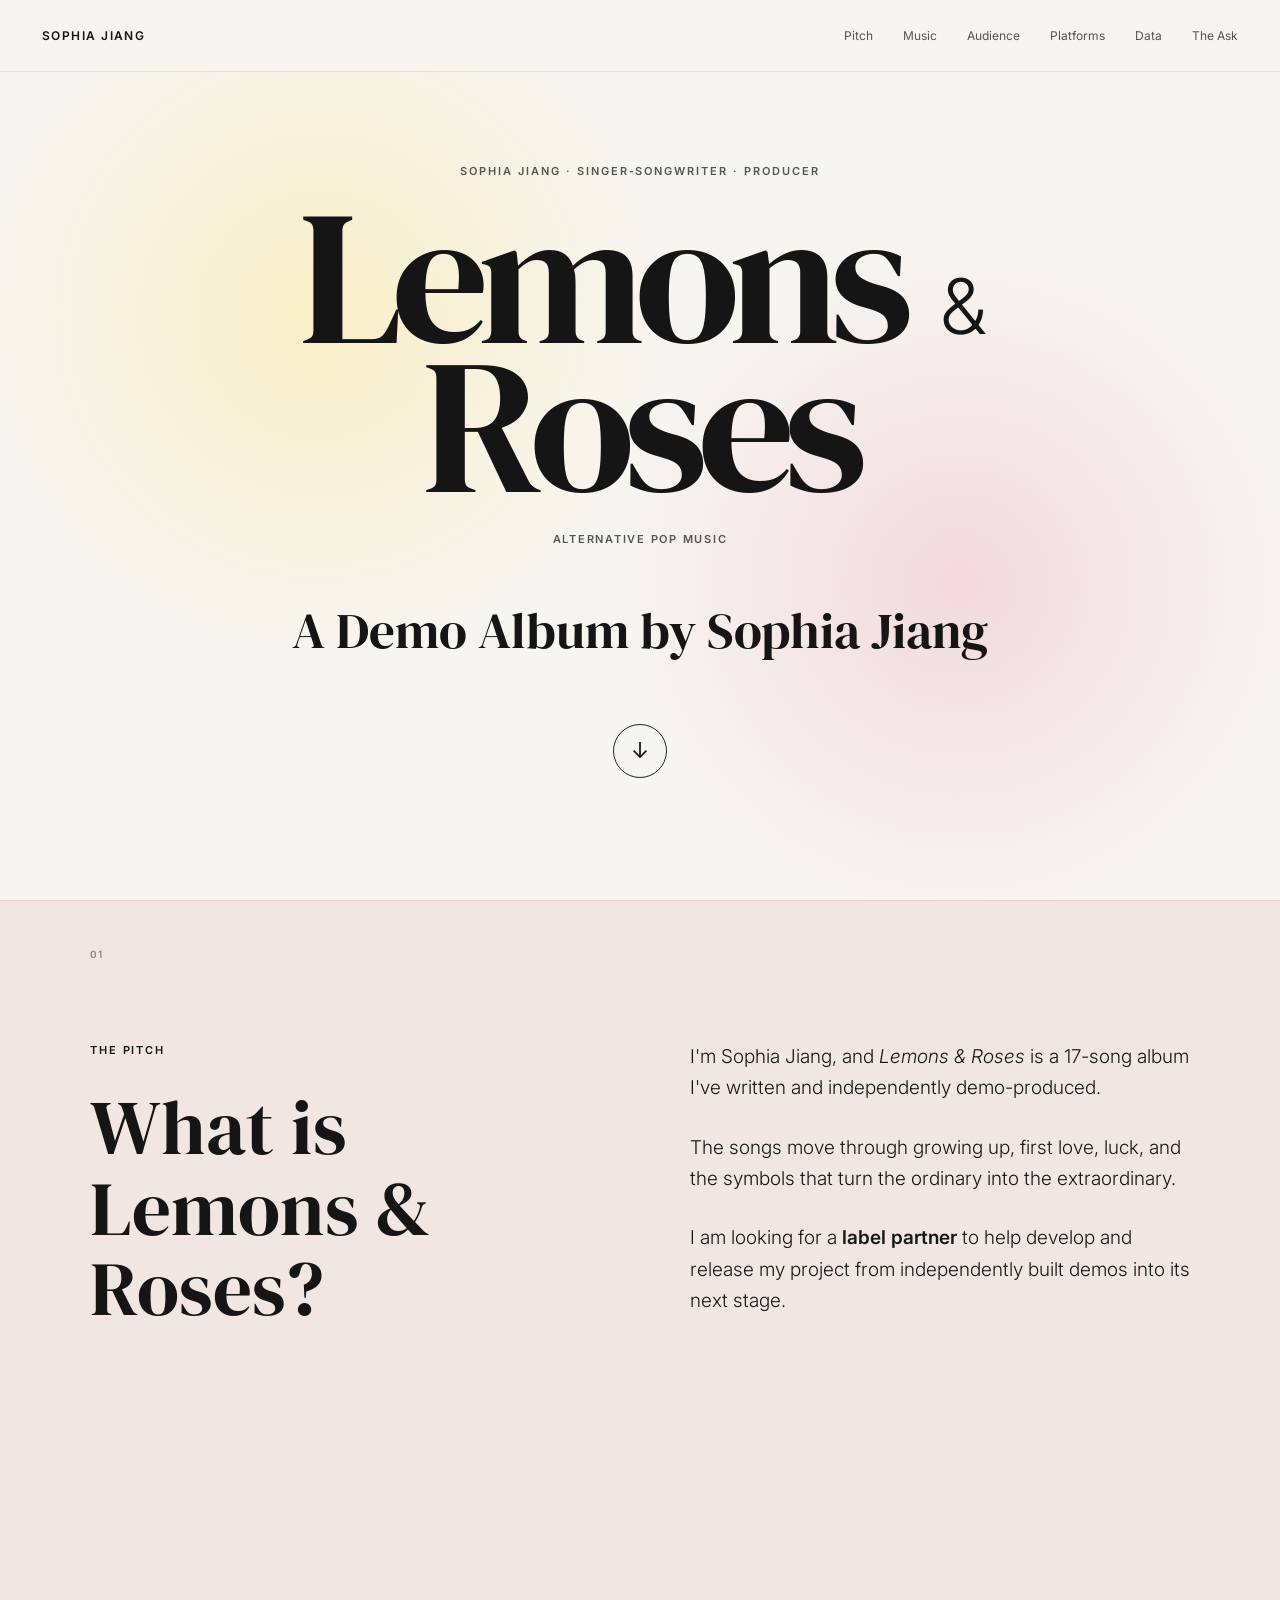
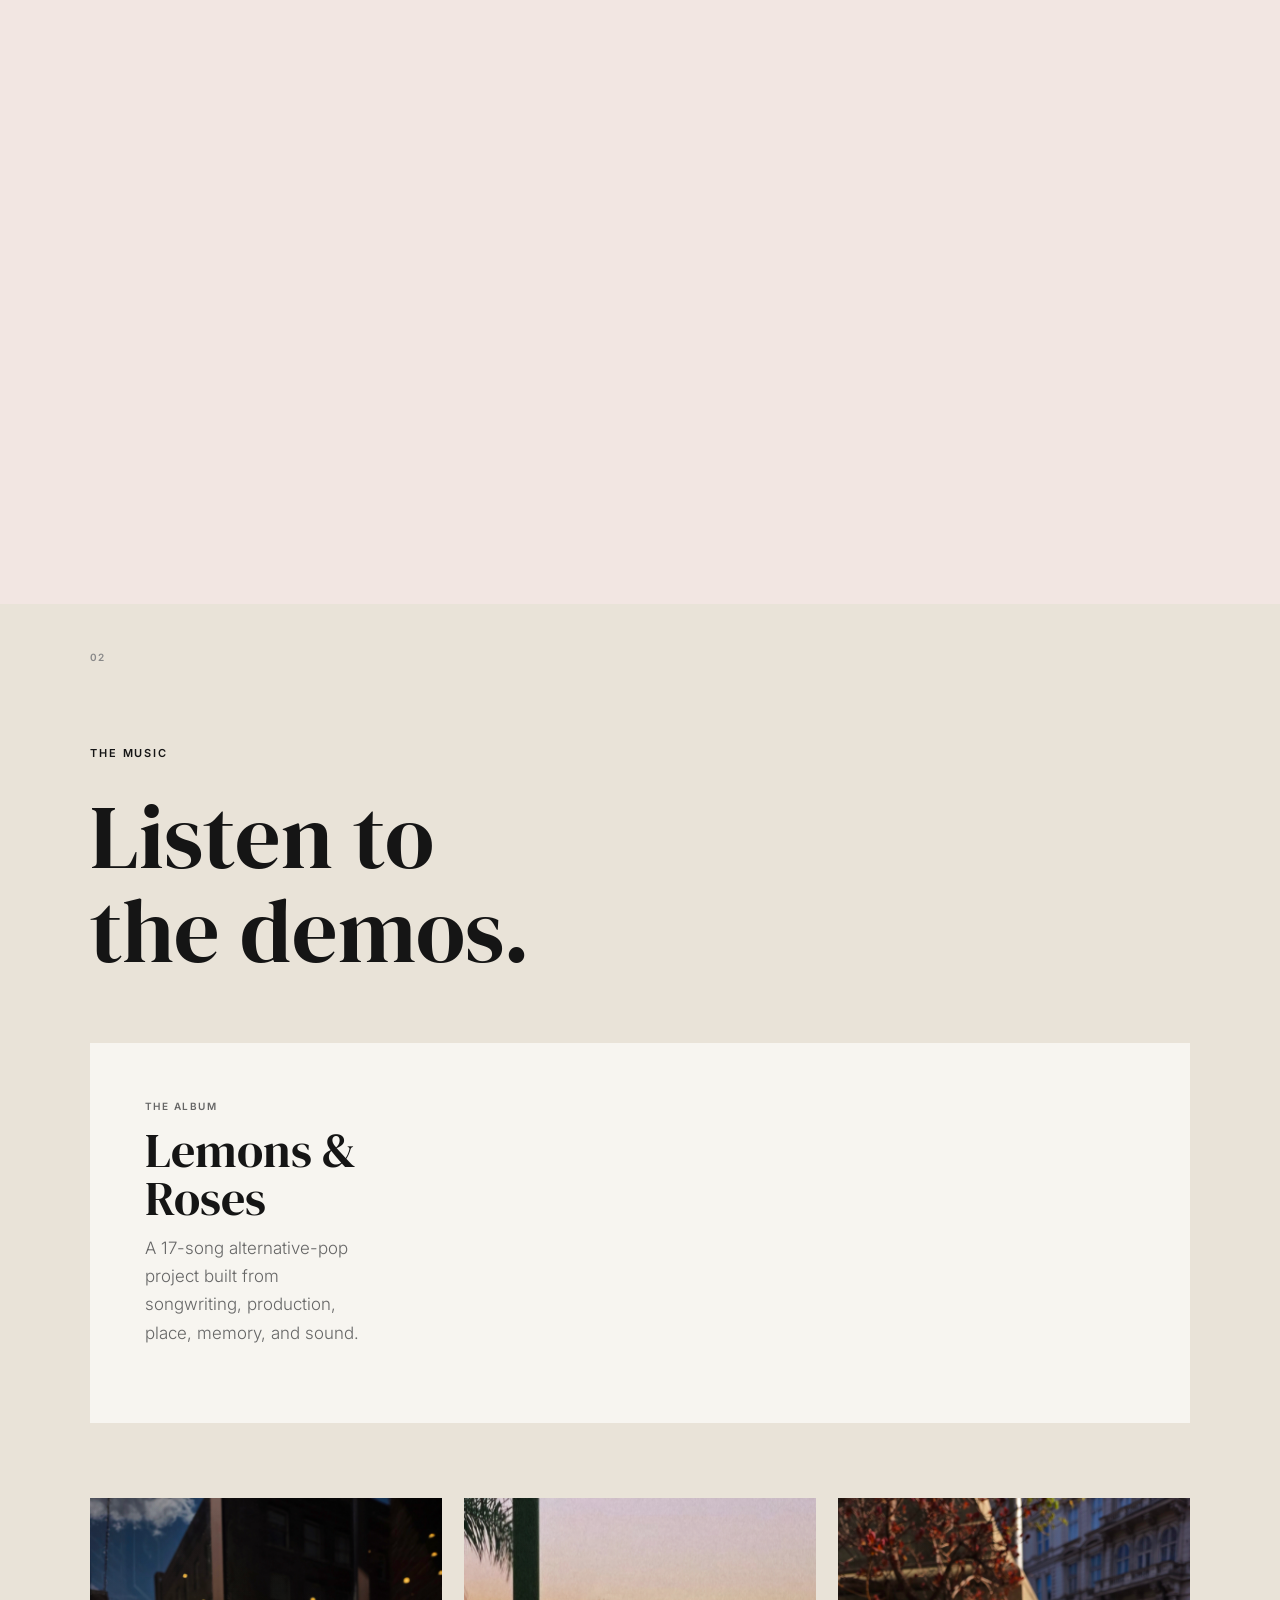
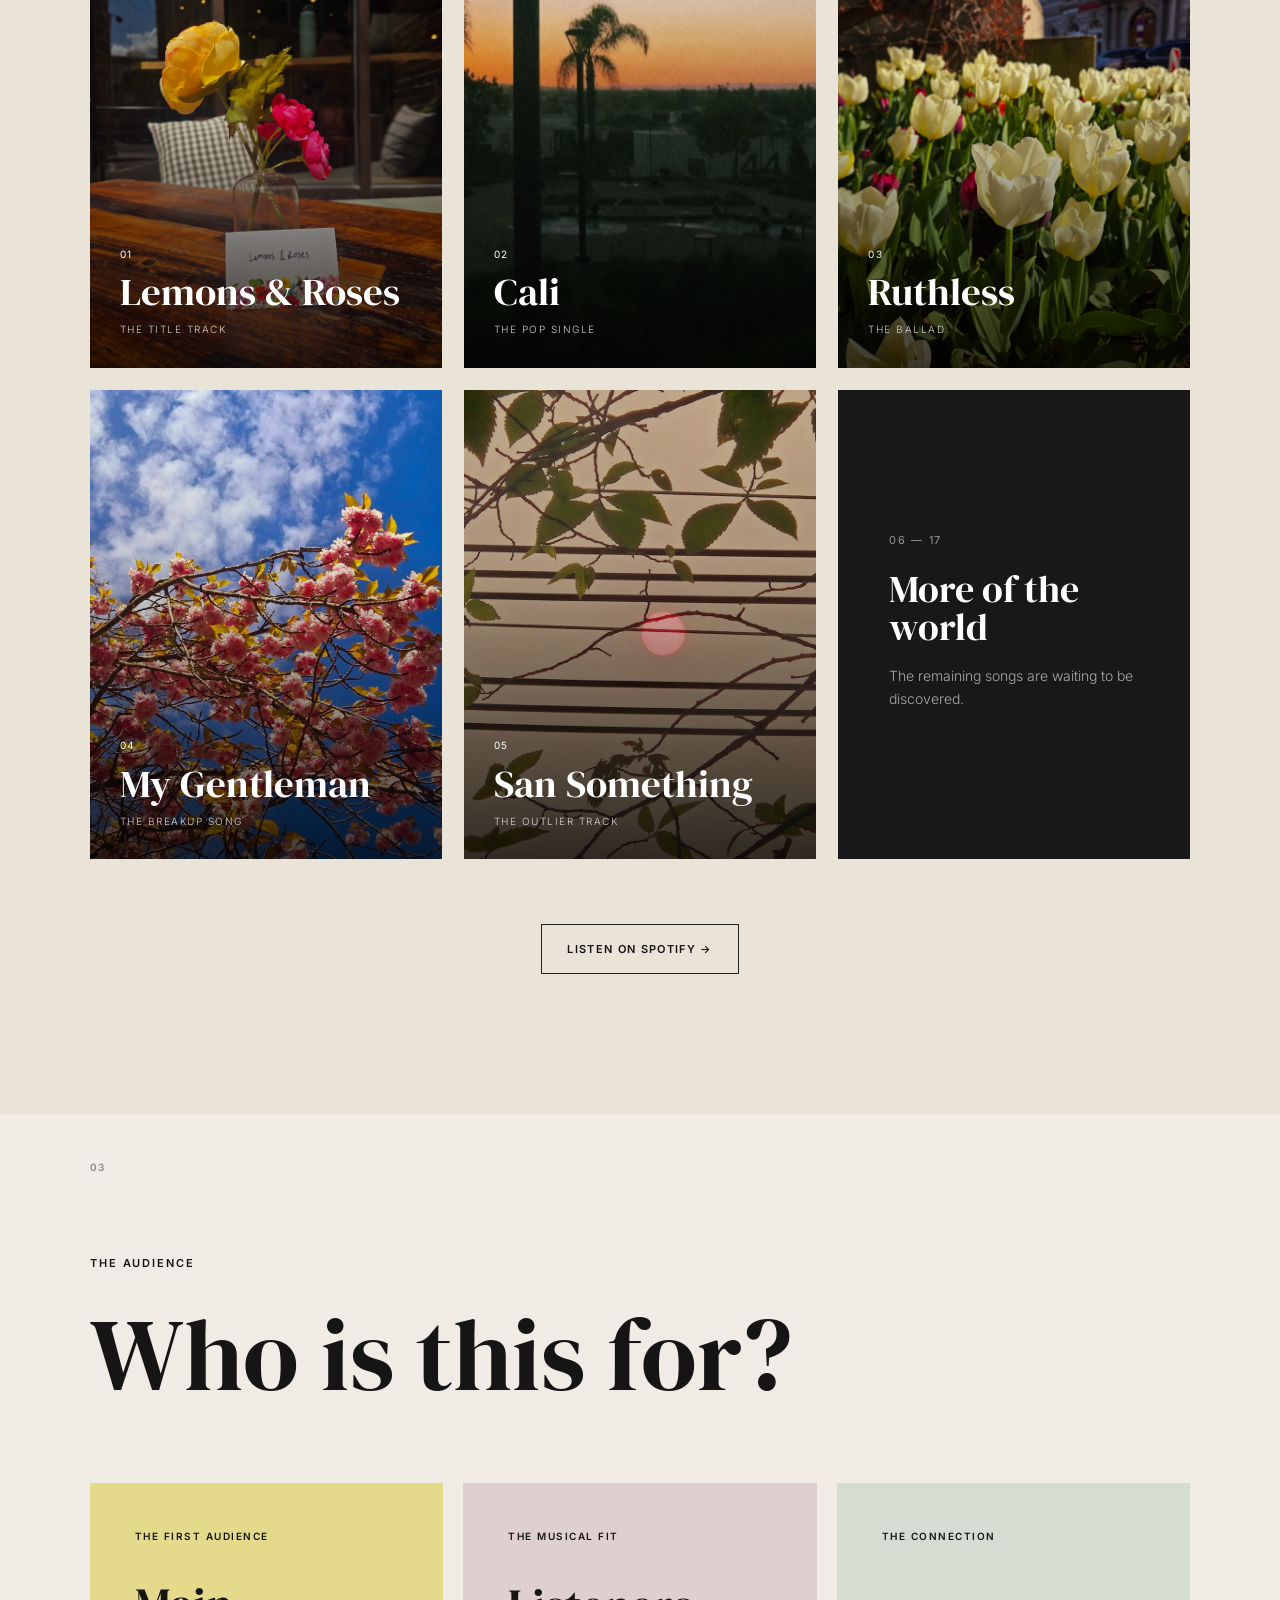
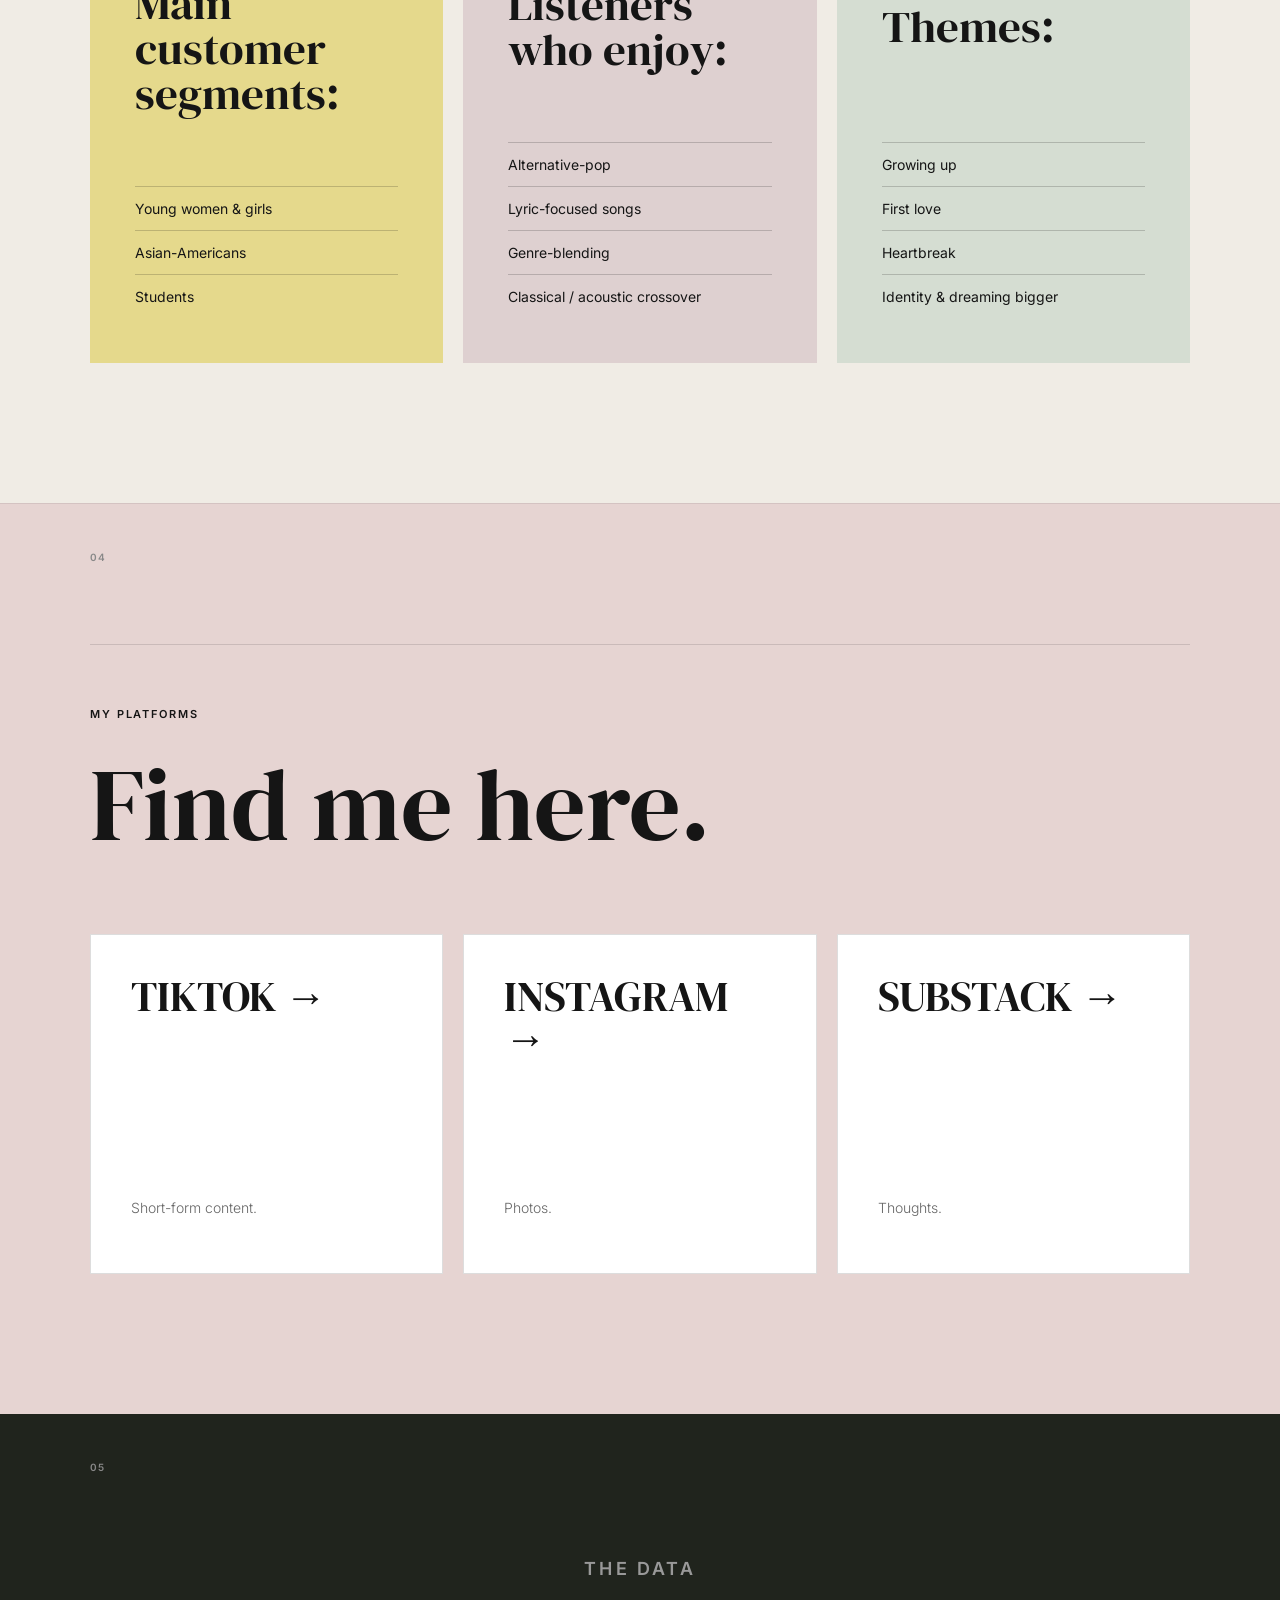
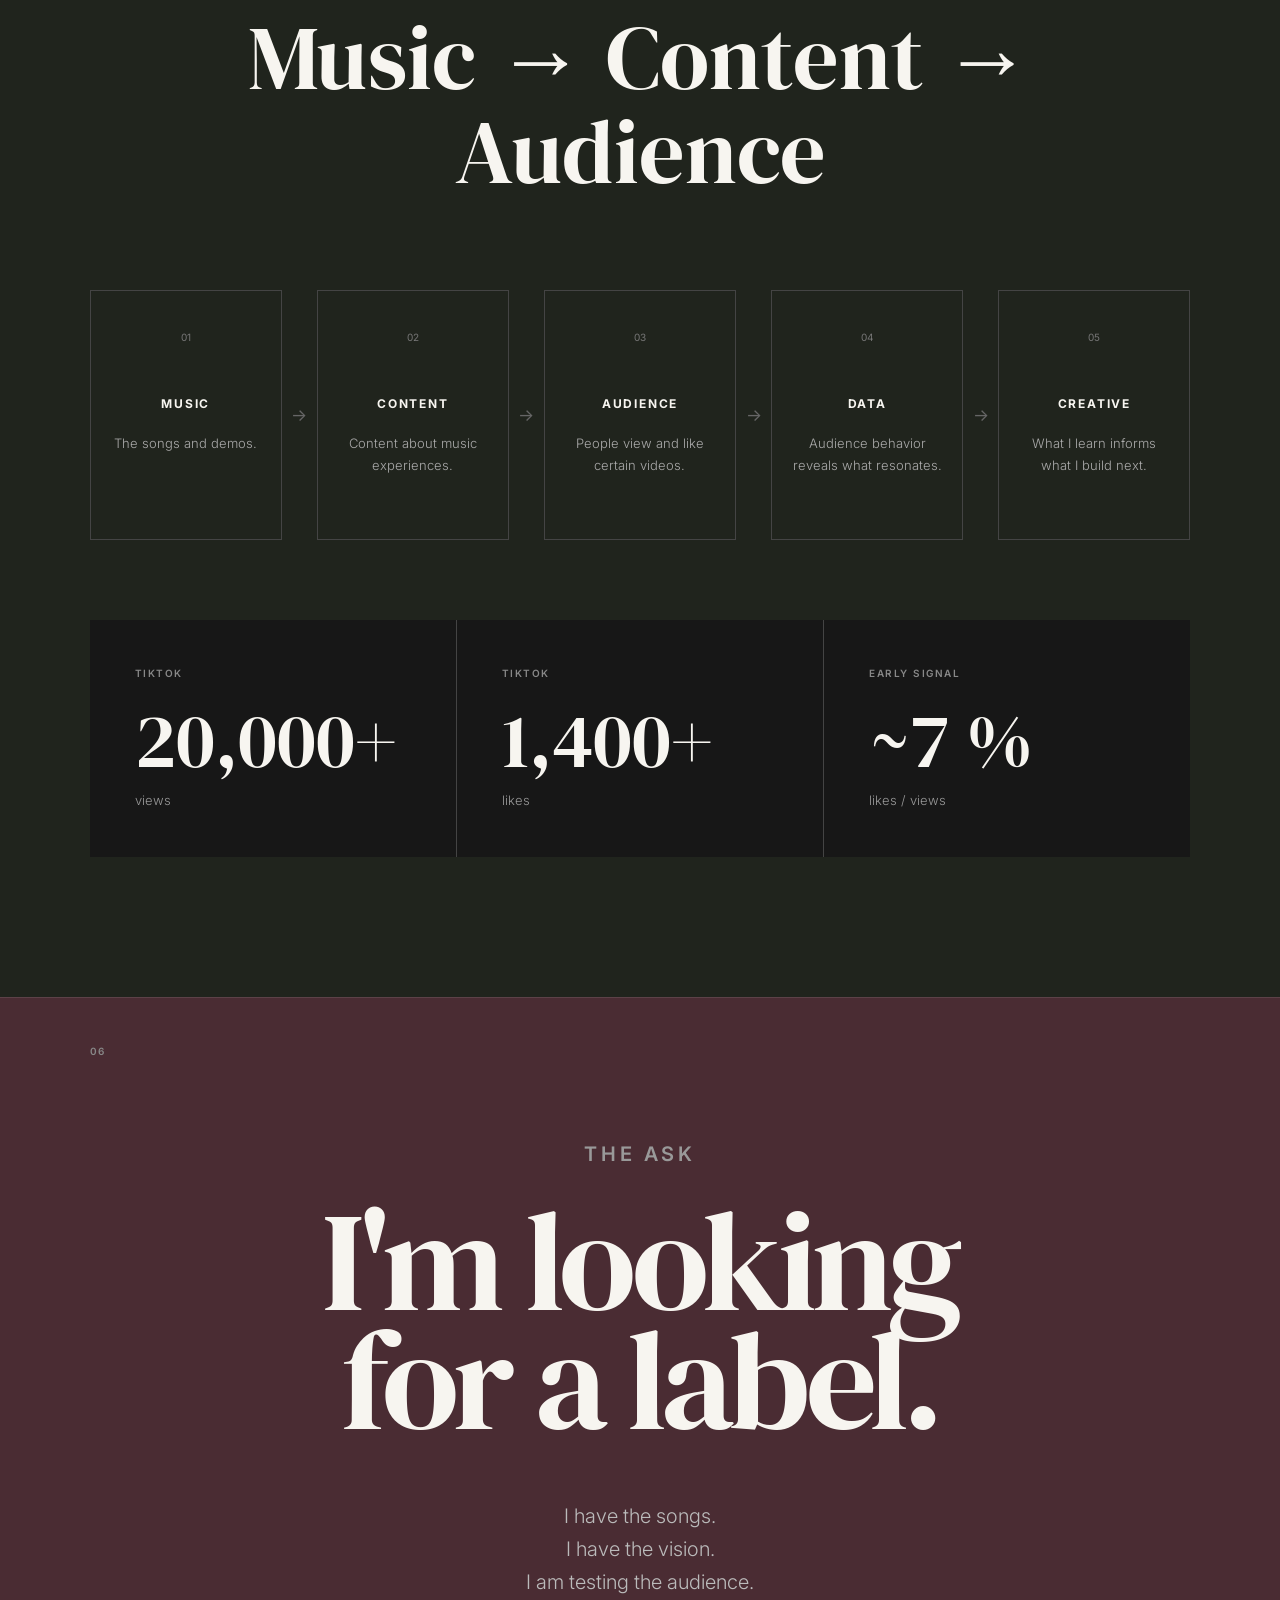
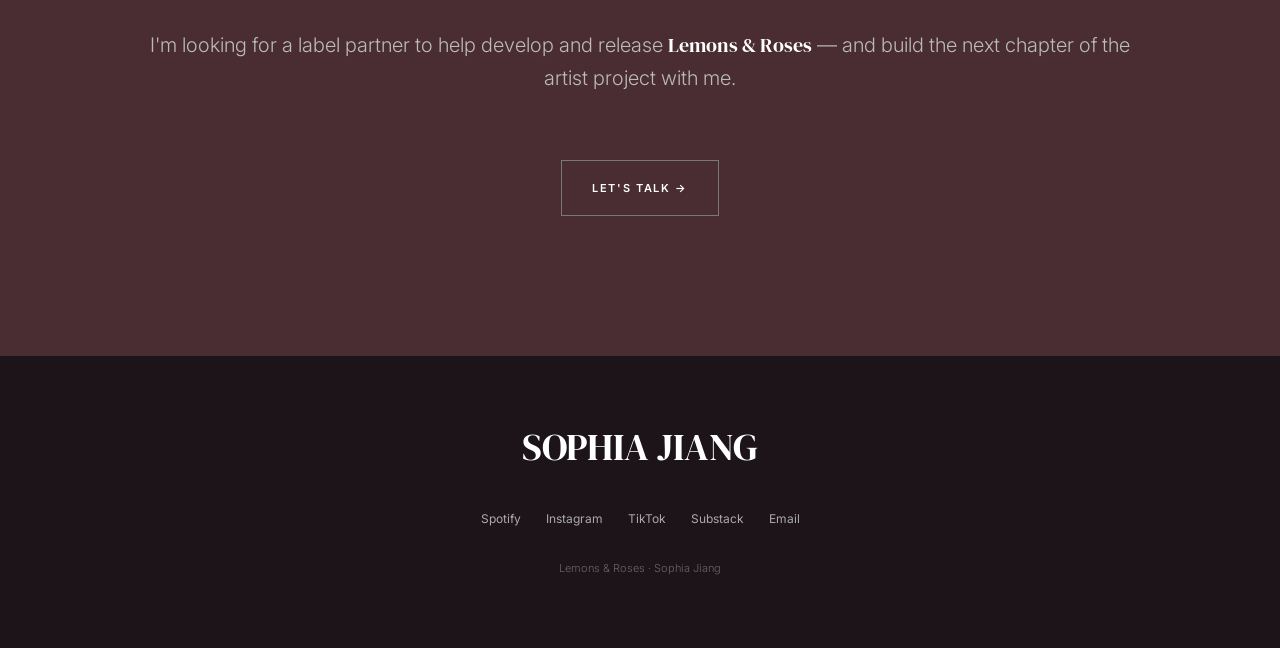
==== commit 1e6a265e: "Update index.html" ====
--- a/index.html
+++ b/index.html
@@ -555,19 +555,19 @@
 
         <div class="traction-card">
             <span>TIKTOK</span>
-            <strong>18,000+</strong>
+            <strong>20,000+</strong>
             <p>views</p>
         </div>
 
         <div class="traction-card">
             <span>TIKTOK</span>
-            <strong>1,313</strong>
+            <strong>1,400+</strong>
             <p>likes</p>
         </div>
 
         <div class="traction-card">
             <span>EARLY SIGNAL</span>
-            <strong>7.17%</strong>
+            <strong>~7 %</strong>
             <p>likes / views</p>
         </div>
 
@@ -879,8 +879,17 @@
                             src=""
                             alt=""
                         >
-
-                    </div>
+                    
+                        <div class="song-modal-tutorial">
+                            <iframe
+                                src="about:blank"
+                                title="Cali Tutorial"
+                                allow="accelerometer; autoplay; clipboard-write; encrypted-media; gyroscope; picture-in-picture; web-share"
+                                allowfullscreen>
+                            </iframe>
+                        </div>
+
+</div>
 
                 </div>
 
@@ -952,6 +961,8 @@
     daw: "images/ruthless-daw.png",
 
     spotify: "https://open.spotify.com/embed/track/0VJgO23IfwAiyLm0pyLmu4?utm_source=generator",
+    
+    tutorial: "https://www.youtube.com/embed/ggwQ5SV2o18",
 
     lyrics: `I'll be your belle
 If you'll be my beau
@@ -1337,7 +1348,9 @@
         daw: "images/cali-daw.png",
 
         spotify: "https://open.spotify.com/embed/track/14m9VfKQh3mEElySDSW53L?utm_source=generator",
-
+       
+        tutorial: "https://www.youtube.com/embed/hogQzt4IIKE",
+        
         lyrics: `Hey
 What’s your name?
 I wanna know you for the rest of my days
@@ -1505,6 +1518,17 @@
     daw.src = song.daw;
     daw.alt = `${song.title} Ableton session`;
 
+    // Tutorial video
+    const tutorial = modal.querySelector(".song-modal-tutorial");
+    const tutorialIframe = modal.querySelector(".song-modal-tutorial iframe");
+    
+    if (song.tutorial) {
+        tutorial.style.display = "block";
+        tutorialIframe.src = song.tutorial;
+    } else {
+        tutorial.style.display = "none";
+        tutorialIframe.src = "about:blank";
+    }
 
     // Background story
     const story = modal.querySelector(".song-modal-story");
@@ -1549,8 +1573,9 @@
     document.body.classList.remove("song-modal-open");
 
 
-    // Stop Spotify when closing
+    // Stop media when closing
     modal.querySelector(".song-modal-spotify iframe").src = "about:blank";
+    modal.querySelector(".song-modal-tutorial iframe").src = "about:blank";
 
 
     // Return to exactly where we were
--- a/style.css
+++ b/style.css
@@ -2556,3 +2556,18 @@
 
     font-style: normal;
 }
+.song-modal-tutorial {
+    width: 100%;
+    margin-top: 12px;
+    aspect-ratio: 9 / 16;
+    overflow: hidden;
+    border-radius: 12px;
+    background: #000;
+}
+
+.song-modal-tutorial iframe {
+    width: 100%;
+    height: 100%;
+    border: 0;
+    display: block;
+}
